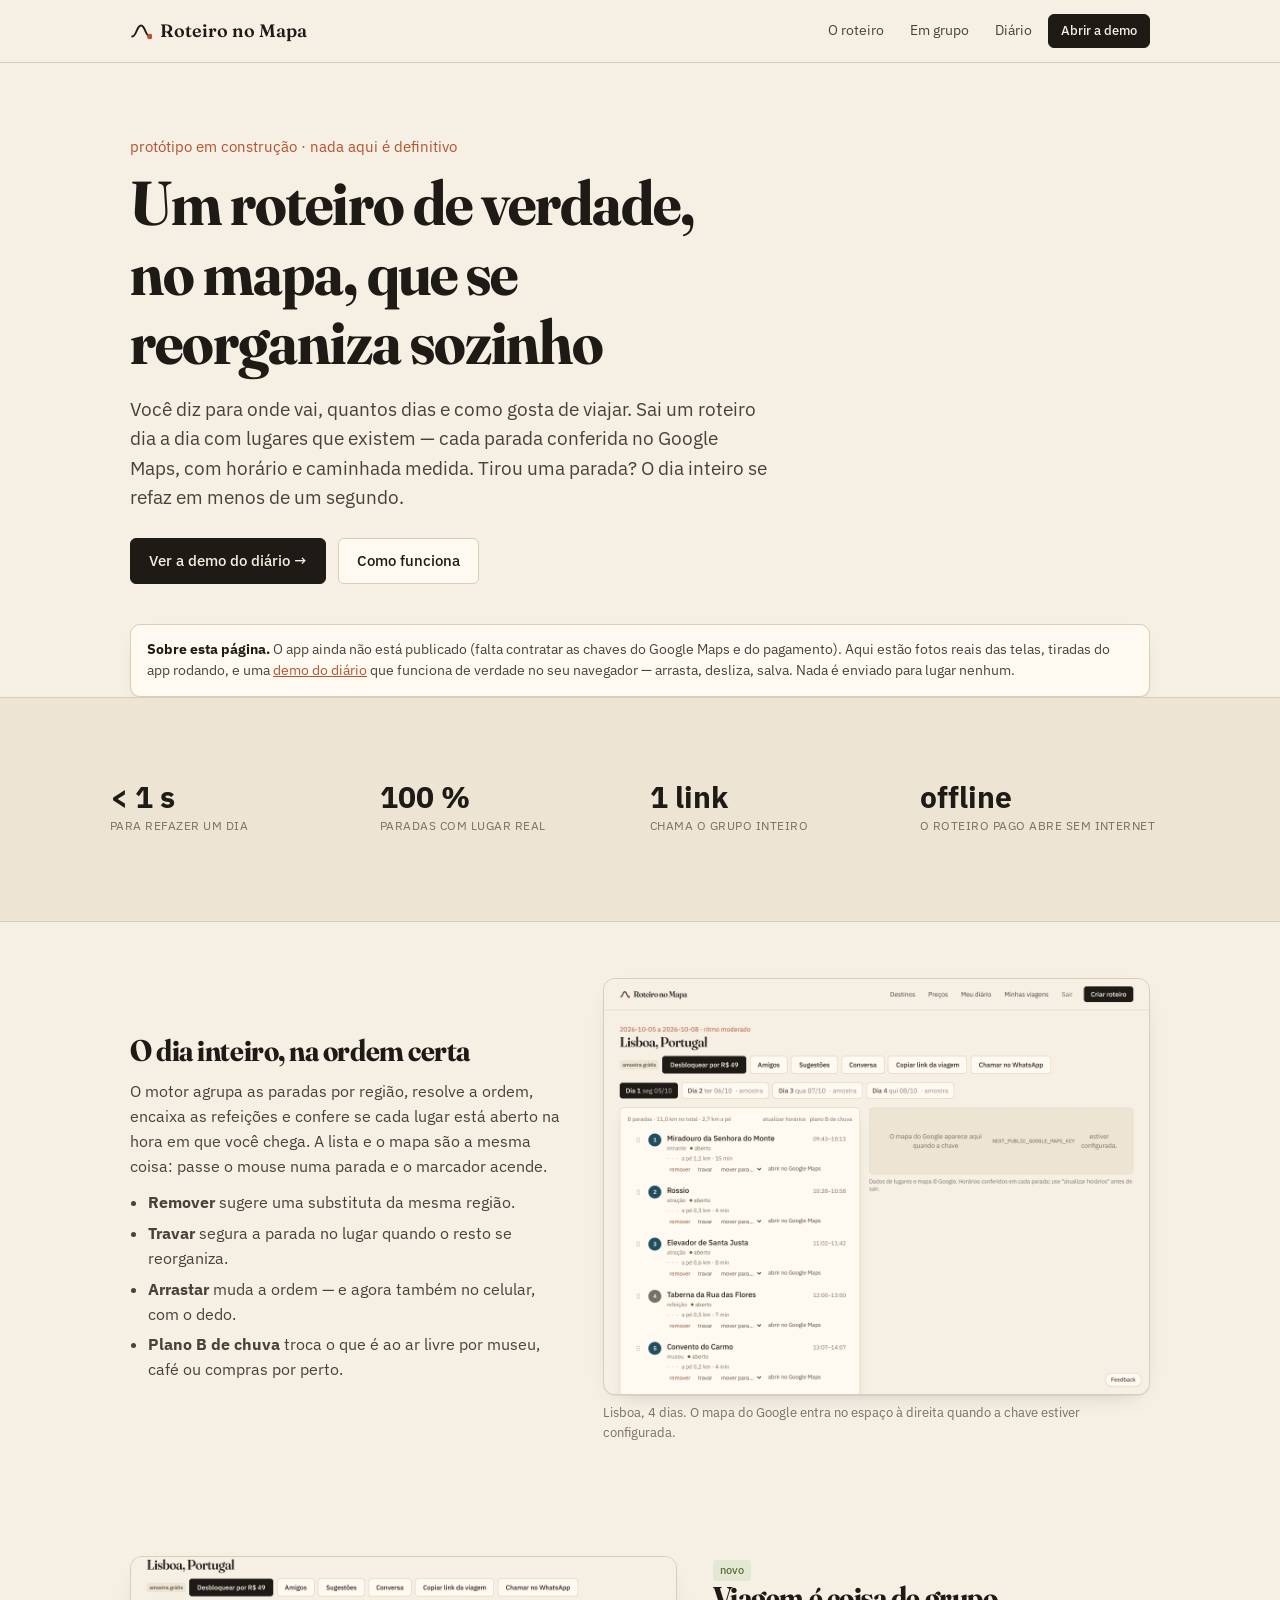
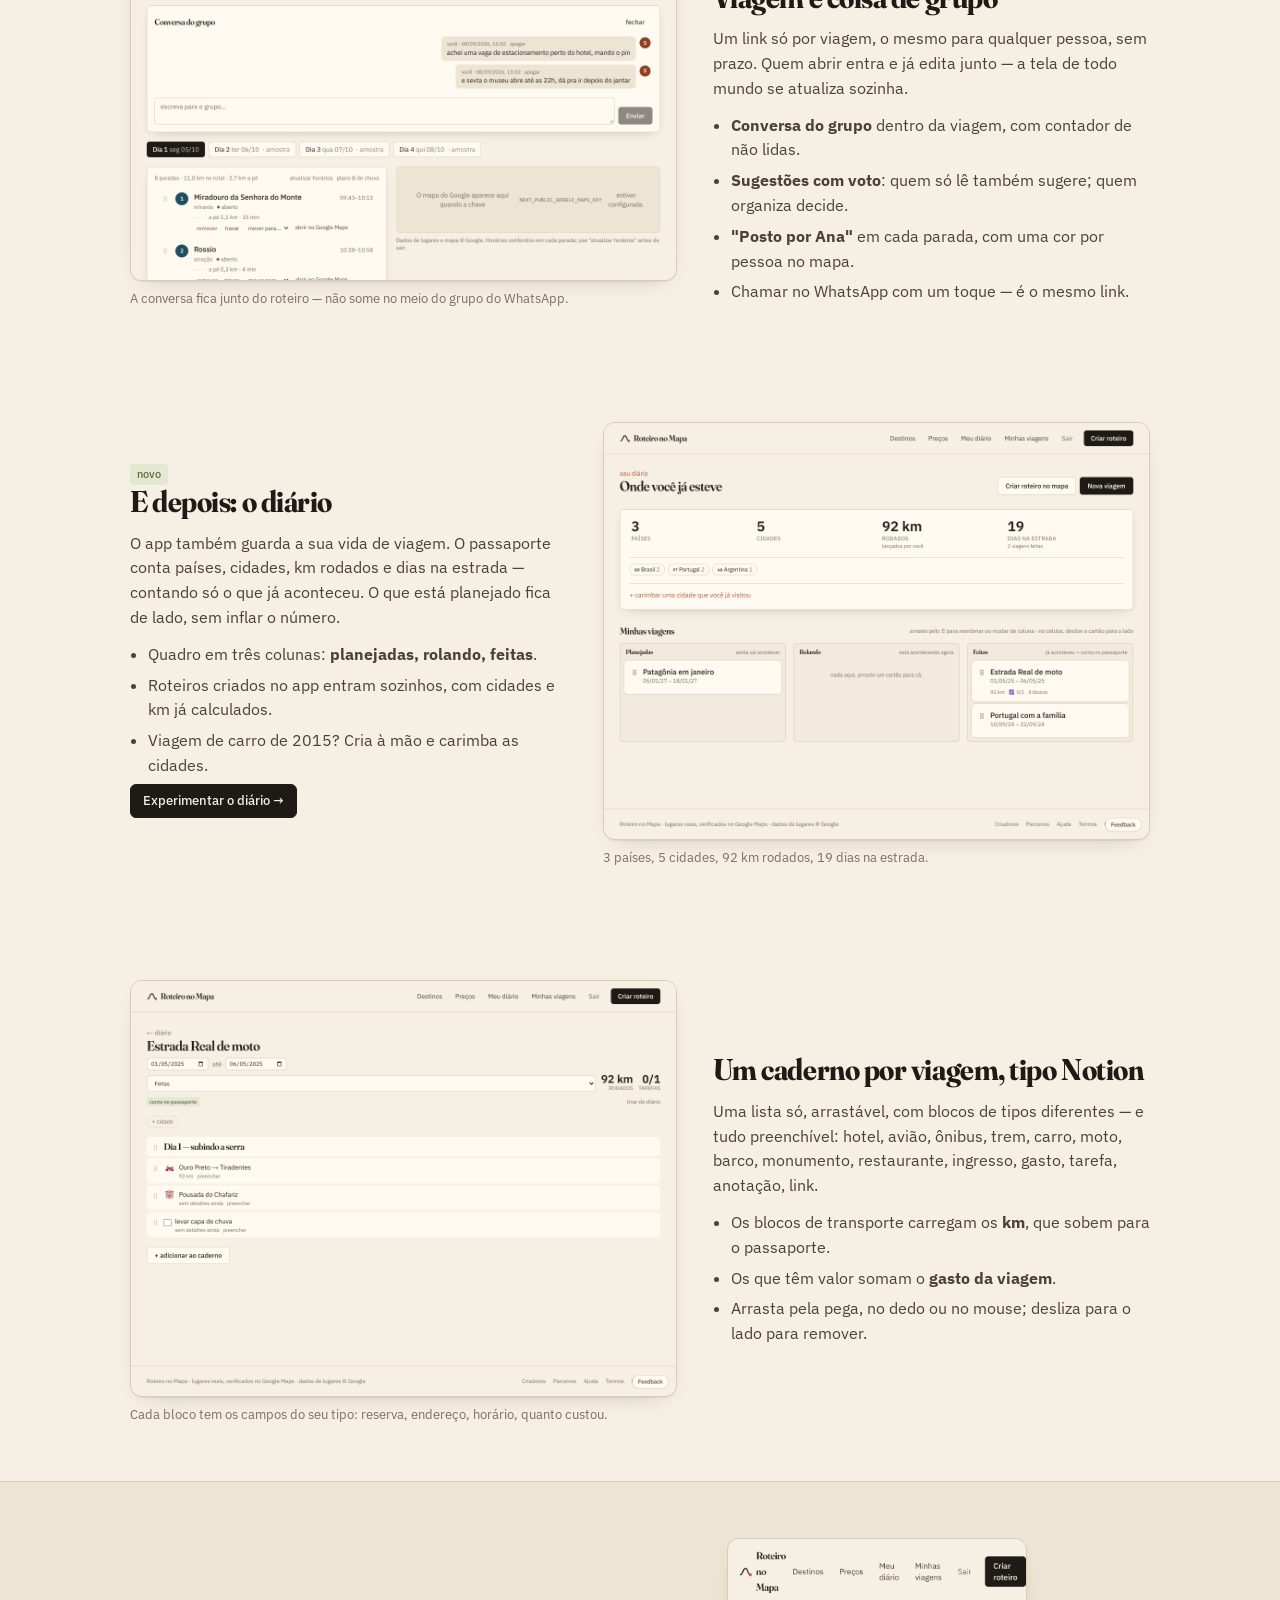
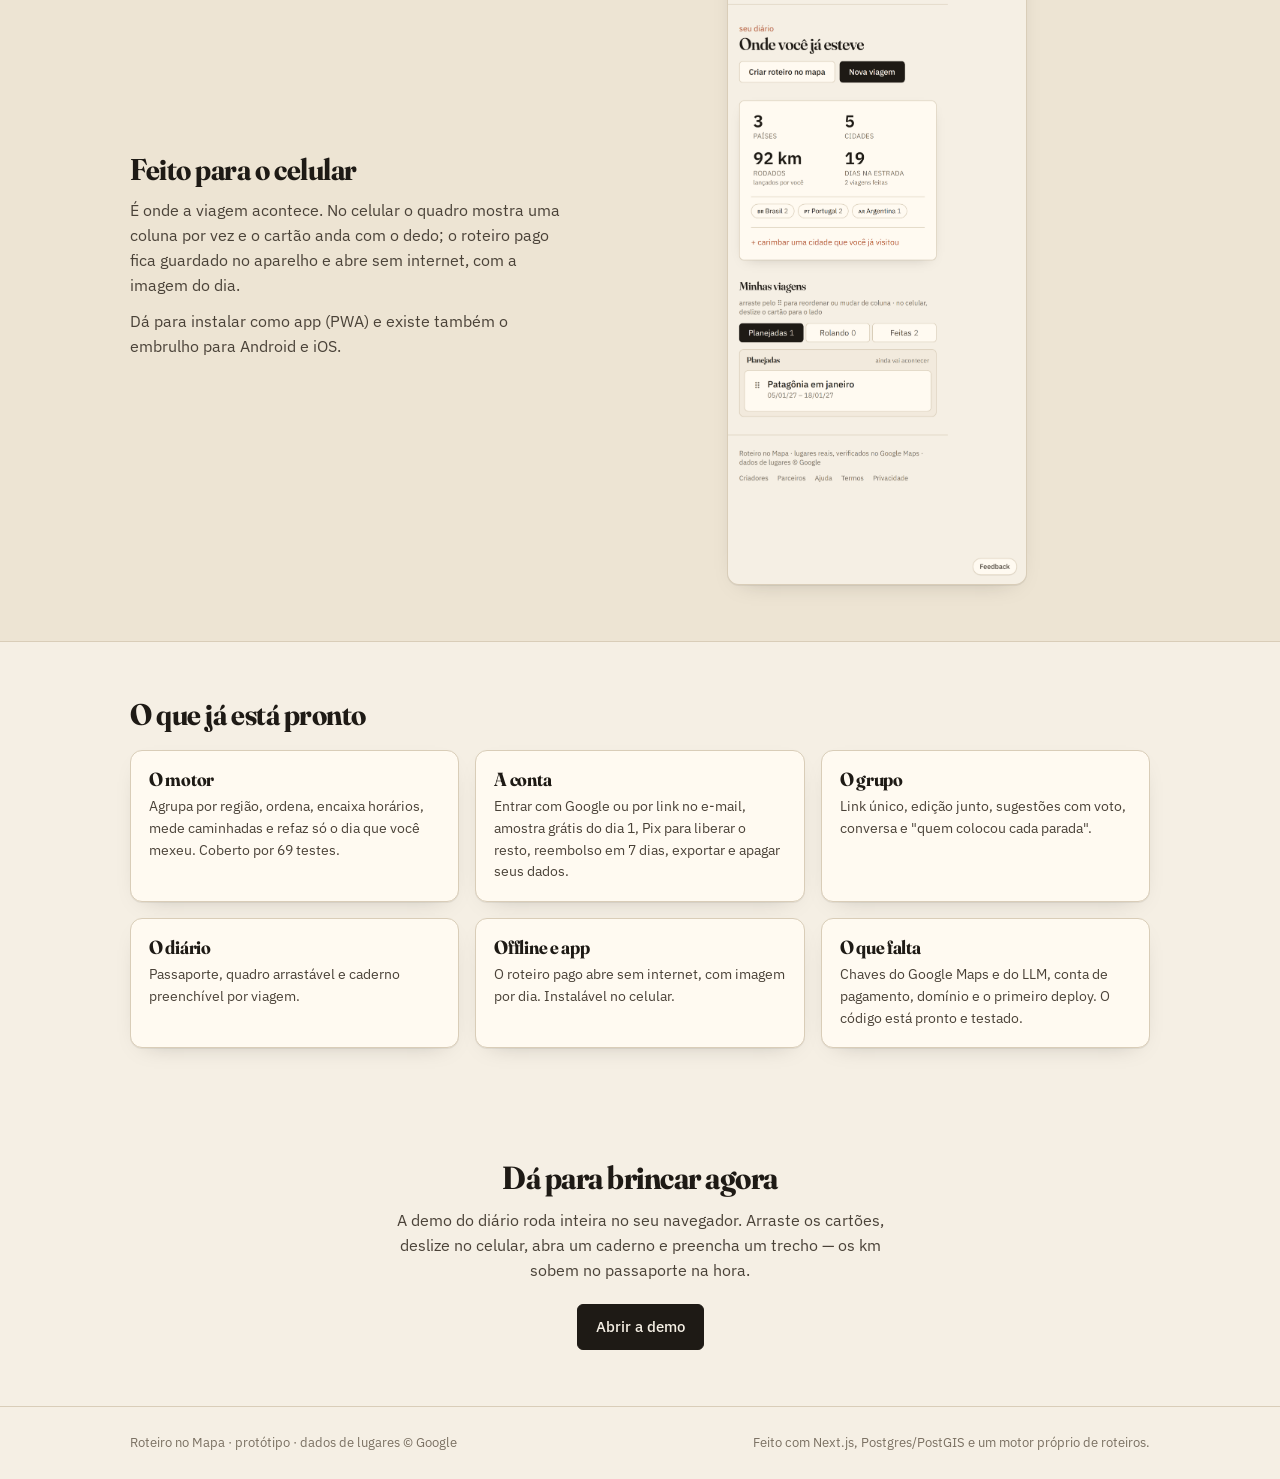
==== index.html @ bed0e145 "site: página de apresentação e demo do diário para o GitHub Pages `site/` é estático e não faz parte" ====
<!doctype html>
<html lang="pt-BR">
  <head>
    <meta charset="utf-8" />
    <meta name="viewport" content="width=device-width, initial-scale=1" />
    <title>Roteiro no Mapa — roteiro de viagem que se reorganiza sozinho</title>
    <meta
      name="description"
      content="Diga como você viaja e receba o roteiro no mapa. Troque uma parada e o dia se reorganiza. Chame os amigos por um link, converse no grupo e guarde no diário: países, cidades e km rodados."
    />
    <meta property="og:title" content="Roteiro no Mapa" />
    <meta
      property="og:description"
      content="Roteiro de viagem no mapa, editável, em grupo — e um diário com países, cidades e km rodados."
    />
    <meta property="og:image" content="img/viajante.png" />
    <link rel="preconnect" href="https://fonts.googleapis.com" />
    <link rel="preconnect" href="https://fonts.gstatic.com" crossorigin />
    <link
      href="https://fonts.googleapis.com/css2?family=Fraunces:opsz,wght@9..144,400;9..144,600&family=IBM+Plex+Sans:wght@400;500;600&display=swap"
      rel="stylesheet"
    />
    <link rel="stylesheet" href="estilo.css" />
  </head>
  <body>
    <header class="topo">
      <div class="limite">
        <a class="marca" href="./">
          <svg width="22" height="22" viewBox="0 0 20 20" aria-hidden="true">
            <path
              d="M2 15 C 6 15, 6 5, 10 5 S 14 15, 18 15"
              fill="none"
              stroke="currentColor"
              stroke-width="1.8"
              stroke-linecap="round"
            />
            <circle cx="18" cy="15" r="2.4" fill="#b5532f" />
          </svg>
          Roteiro no Mapa
        </a>
        <nav class="topo-links">
          <a class="some" href="#roteiro">O roteiro</a>
          <a class="some" href="#grupo">Em grupo</a>
          <a class="some" href="#diario">Diário</a>
          <a class="botao pequeno" href="demo.html">Abrir a demo</a>
        </nav>
      </div>
    </header>

    <main>
      <section class="hero">
        <div class="limite">
          <p class="chapeu">protótipo em construção · nada aqui é definitivo</p>
          <h1>Um roteiro de verdade, no mapa, que se reorganiza sozinho</h1>
          <p class="sub">
            Você diz para onde vai, quantos dias e como gosta de viajar. Sai um roteiro dia a dia com lugares que
            existem — cada parada conferida no Google Maps, com horário e caminhada medida. Tirou uma parada? O dia
            inteiro se refaz em menos de um segundo.
          </p>
          <div class="acoes">
            <a class="botao" href="demo.html">Ver a demo do diário &rarr;</a>
            <a class="botao claro" href="#roteiro">Como funciona</a>
          </div>
        </div>
      </section>

      <div class="limite">
        <div class="nota">
          <strong>Sobre esta página.</strong> O app ainda não está publicado (falta contratar as chaves do Google Maps e
          do pagamento). Aqui estão fotos reais das telas, tiradas do app rodando, e uma
          <a href="demo.html">demo do diário</a> que funciona de verdade no seu navegador — arrasta, desliza, salva.
          Nada é enviado para lugar nenhum.
        </div>
      </div>

      <section class="faixa">
        <div class="limite numeros">
          <div><b>&lt; 1 s</b><span>para refazer um dia</span></div>
          <div><b>100 %</b><span>paradas com lugar real</span></div>
          <div><b>1 link</b><span>chama o grupo inteiro</span></div>
          <div><b>offline</b><span>o roteiro pago abre sem internet</span></div>
        </div>
      </section>

      <section id="roteiro">
        <div class="limite dupla">
          <div class="texto">
            <h2>O dia inteiro, na ordem certa</h2>
            <p>
              O motor agrupa as paradas por região, resolve a ordem, encaixa as refeições e confere se cada lugar está
              aberto na hora em que você chega. A lista e o mapa são a mesma coisa: passe o mouse numa parada e o
              marcador acende.
            </p>
            <ul>
              <li><strong>Remover</strong> sugere uma substituta da mesma região.</li>
              <li><strong>Travar</strong> segura a parada no lugar quando o resto se reorganiza.</li>
              <li><strong>Arrastar</strong> muda a ordem — e agora também no celular, com o dedo.</li>
              <li><strong>Plano B de chuva</strong> troca o que é ao ar livre por museu, café ou compras por perto.</li>
            </ul>
          </div>
          <figure>
            <img src="img/editor.png" alt="Editor do roteiro com a lista do dia 1 em Lisboa" />
            <figcaption>
              Lisboa, 4 dias. O mapa do Google entra no espaço à direita quando a chave estiver configurada.
            </figcaption>
          </figure>
        </div>
      </section>

      <section id="grupo">
        <div class="limite dupla invertida">
          <figure>
            <img src="img/conversa.png" alt="Conversa do grupo aberta dentro do roteiro" />
            <figcaption>A conversa fica junto do roteiro — não some no meio do grupo do WhatsApp.</figcaption>
          </figure>
          <div class="texto">
            <span class="etiqueta novo">novo</span>
            <h2>Viagem é coisa de grupo</h2>
            <p>
              Um link só por viagem, o mesmo para qualquer pessoa, sem prazo. Quem abrir entra e já edita junto — a tela
              de todo mundo se atualiza sozinha.
            </p>
            <ul>
              <li><strong>Conversa do grupo</strong> dentro da viagem, com contador de não lidas.</li>
              <li><strong>Sugestões com voto</strong>: quem só lê também sugere; quem organiza decide.</li>
              <li><strong>"Posto por Ana"</strong> em cada parada, com uma cor por pessoa no mapa.</li>
              <li>Chamar no WhatsApp com um toque — é o mesmo link.</li>
            </ul>
          </div>
        </div>
      </section>

      <section id="diario">
        <div class="limite dupla">
          <div class="texto">
            <span class="etiqueta novo">novo</span>
            <h2>E depois: o diário</h2>
            <p>
              O app também guarda a sua vida de viagem. O passaporte conta países, cidades, km rodados e dias na
              estrada — contando só o que já aconteceu. O que está planejado fica de lado, sem inflar o número.
            </p>
            <ul>
              <li>Quadro em três colunas: <strong>planejadas, rolando, feitas</strong>.</li>
              <li>Roteiros criados no app entram sozinhos, com cidades e km já calculados.</li>
              <li>Viagem de carro de 2015? Cria à mão e carimba as cidades.</li>
            </ul>
            <p><a class="botao pequeno" href="demo.html">Experimentar o diário &rarr;</a></p>
          </div>
          <figure>
            <img src="img/viajante.png" alt="Passaporte com países, cidades, km rodados e o quadro de viagens" />
            <figcaption>3 países, 5 cidades, 92 km rodados, 19 dias na estrada.</figcaption>
          </figure>
        </div>
      </section>

      <section>
        <div class="limite dupla invertida">
          <figure>
            <img src="img/caderno.png" alt="Caderno de uma viagem com blocos de hotel, moto e tarefa" />
            <figcaption>Cada bloco tem os campos do seu tipo: reserva, endereço, horário, quanto custou.</figcaption>
          </figure>
          <div class="texto">
            <h2>Um caderno por viagem, tipo Notion</h2>
            <p>
              Uma lista só, arrastável, com blocos de tipos diferentes — e tudo preenchível: hotel, avião, ônibus, trem,
              carro, moto, barco, monumento, restaurante, ingresso, gasto, tarefa, anotação, link.
            </p>
            <ul>
              <li>Os blocos de transporte carregam os <strong>km</strong>, que sobem para o passaporte.</li>
              <li>Os que têm valor somam o <strong>gasto da viagem</strong>.</li>
              <li>Arrasta pela pega, no dedo ou no mouse; desliza para o lado para remover.</li>
            </ul>
          </div>
        </div>
      </section>

      <section class="faixa">
        <div class="limite dupla">
          <div class="texto">
            <h2>Feito para o celular</h2>
            <p>
              É onde a viagem acontece. No celular o quadro mostra uma coluna por vez e o cartão anda com o dedo; o
              roteiro pago fica guardado no aparelho e abre sem internet, com a imagem do dia.
            </p>
            <p>Dá para instalar como app (PWA) e existe também o embrulho para Android e iOS.</p>
          </div>
          <figure class="celular">
            <img src="img/viajante-celular.png" alt="O diário no celular, com uma coluna por vez" />
          </figure>
        </div>
      </section>

      <section>
        <div class="limite">
          <h2 style="font-size: 30px; margin-bottom: 18px">O que já está pronto</h2>
          <div class="cartoes">
            <div class="cartao">
              <h3>O motor</h3>
              <p>
                Agrupa por região, ordena, encaixa horários, mede caminhadas e refaz só o dia que você mexeu. Coberto
                por 69 testes.
              </p>
            </div>
            <div class="cartao">
              <h3>A conta</h3>
              <p>
                Entrar com Google ou por link no e-mail, amostra grátis do dia 1, Pix para liberar o resto, reembolso em
                7 dias, exportar e apagar seus dados.
              </p>
            </div>
            <div class="cartao">
              <h3>O grupo</h3>
              <p>Link único, edição junto, sugestões com voto, conversa e "quem colocou cada parada".</p>
            </div>
            <div class="cartao">
              <h3>O diário</h3>
              <p>Passaporte, quadro arrastável e caderno preenchível por viagem.</p>
            </div>
            <div class="cartao">
              <h3>Offline e app</h3>
              <p>O roteiro pago abre sem internet, com imagem por dia. Instalável no celular.</p>
            </div>
            <div class="cartao">
              <h3>O que falta</h3>
              <p>
                Chaves do Google Maps e do LLM, conta de pagamento, domínio e o primeiro deploy. O código está pronto e
                testado.
              </p>
            </div>
          </div>
        </div>
      </section>

      <section>
        <div class="limite" style="text-align: center">
          <h2 style="font-size: 32px">Dá para brincar agora</h2>
          <p style="color: var(--tinta-2); max-width: 52ch; margin: 12px auto 22px">
            A demo do diário roda inteira no seu navegador. Arraste os cartões, deslize no celular, abra um caderno e
            preencha um trecho — os km sobem no passaporte na hora.
          </p>
          <a class="botao" href="demo.html">Abrir a demo</a>
        </div>
      </section>
    </main>

    <footer>
      <div class="limite">
        <span>Roteiro no Mapa · protótipo · dados de lugares © Google</span>
        <span>Feito com Next.js, Postgres/PostGIS e um motor próprio de roteiros.</span>
      </div>
    </footer>
  </body>
</html>
---- estilo.css ----
/* Mesma paleta e tipografia do app (apps/web/src/app/globals.css). */
:root {
  --papel: #f5efe4;
  --papel-2: #ede4d3;
  --cartao: #fffaf1;
  --tinta: #1e1a15;
  --tinta-2: #4a4238;
  --tinta-3: #7a7062;
  --linha: #d9cdb8;
  --terra: #b5532f;
  --terra-escuro: #8f3f22;
  --terra-claro: #f3dccf;
  --mar: #1f4e5f;
  --mar-claro: #d6e6ea;
  --oliva: #5c6b3c;
  --oliva-claro: #e3e8d3;
  --aviso: #9a6b00;
  --aviso-claro: #f7ebc4;
  --sombra: 0 1px 0 rgba(30, 26, 21, 0.06), 0 8px 24px -16px rgba(30, 26, 21, 0.35);
  --titulo: Fraunces, Georgia, "Times New Roman", serif;
  --texto: "IBM Plex Sans", ui-sans-serif, system-ui, sans-serif;
  color-scheme: light;
}

* {
  box-sizing: border-box;
}

body {
  margin: 0;
  background: var(--papel);
  color: var(--tinta);
  font-family: var(--texto);
  font-size: 16px;
  line-height: 1.55;
  -webkit-font-smoothing: antialiased;
}

h1,
h2,
h3,
.titulo {
  font-family: var(--titulo);
  font-variation-settings:
    "opsz" 144,
    "SOFT" 30;
  letter-spacing: -0.015em;
  line-height: 1.12;
  margin: 0;
}

a {
  color: var(--terra);
}

.limite {
  max-width: 1060px;
  margin: 0 auto;
  padding: 0 20px;
}

/* ------------------------------------------------------------------ topo */
header.topo {
  border-bottom: 1px solid var(--linha);
  background: var(--papel);
  position: sticky;
  top: 0;
  z-index: 20;
}

header.topo .limite {
  display: flex;
  align-items: center;
  justify-content: space-between;
  gap: 12px;
  padding-top: 14px;
  padding-bottom: 14px;
}

.marca {
  display: flex;
  align-items: center;
  gap: 8px;
  font-family: var(--titulo);
  font-size: 18px;
  font-weight: 600;
  color: var(--tinta);
  text-decoration: none;
}

nav.topo-links {
  display: flex;
  align-items: center;
  gap: 6px;
  font-size: 14px;
}

nav.topo-links a {
  color: var(--tinta-2);
  text-decoration: none;
  padding: 6px 10px;
  border-radius: 6px;
}

nav.topo-links a:hover {
  background: var(--papel-2);
  color: var(--tinta);
}

/* ------------------------------------------------------------------ botões */
.botao {
  display: inline-flex;
  align-items: center;
  justify-content: center;
  gap: 8px;
  border-radius: 6px;
  padding: 10px 18px;
  font-size: 15px;
  font-weight: 500;
  text-decoration: none;
  border: 1px solid var(--tinta);
  background: var(--tinta);
  color: var(--papel);
  cursor: pointer;
  font-family: inherit;
  transition:
    background-color 120ms,
    border-color 120ms,
    color 120ms;
}

.botao:hover {
  background: var(--terra);
  border-color: var(--terra);
}

.botao.claro {
  background: var(--cartao);
  color: var(--tinta);
  border-color: var(--linha);
}

.botao.claro:hover {
  background: var(--cartao);
  border-color: var(--tinta);
  color: var(--tinta);
}

/* o botão do menu mantém as cores de botão (a regra acima é mais específica) */
nav.topo-links a.botao,
nav.topo-links a.botao:hover {
  color: var(--papel);
  background: var(--tinta);
}

nav.topo-links a.botao:hover {
  background: var(--terra);
  border-color: var(--terra);
}

.botao.pequeno {
  padding: 6px 12px;
  font-size: 13px;
}

/* ------------------------------------------------------------------ blocos */
section {
  padding: 56px 0;
}

.hero {
  padding: 72px 0 40px;
}

.hero p.chapeu {
  color: var(--terra);
  margin: 0 0 10px;
  font-size: 15px;
}

.hero h1 {
  font-size: clamp(38px, 6vw, 62px);
  max-width: 16ch;
}

.hero .sub {
  margin: 18px 0 26px;
  font-size: 19px;
  color: var(--tinta-2);
  max-width: 58ch;
}

.acoes {
  display: flex;
  flex-wrap: wrap;
  gap: 12px;
  align-items: center;
}

.nota {
  border: 1px solid var(--linha);
  background: var(--cartao);
  border-radius: 10px;
  padding: 14px 16px;
  font-size: 14px;
  color: var(--tinta-2);
  box-shadow: var(--sombra);
}

.nota strong {
  color: var(--tinta);
}

.faixa {
  border-top: 1px solid var(--linha);
  border-bottom: 1px solid var(--linha);
  background: var(--papel-2);
}

.numeros {
  display: grid;
  grid-template-columns: repeat(4, 1fr);
  gap: 20px;
  padding: 28px 0;
}

.numeros b {
  display: block;
  font-size: 30px;
  font-variant-numeric: tabular-nums;
  line-height: 1;
}

.numeros span {
  font-size: 12px;
  text-transform: uppercase;
  letter-spacing: 0.04em;
  color: var(--tinta-3);
}

.dupla {
  display: grid;
  grid-template-columns: minmax(0, 1fr) minmax(0, 1.25fr);
  gap: 36px;
  align-items: center;
}

.dupla.invertida {
  grid-template-columns: minmax(0, 1.25fr) minmax(0, 1fr);
}

.dupla.invertida .texto {
  order: 2;
}

.dupla h2 {
  font-size: 30px;
  margin-bottom: 12px;
}

.dupla p {
  color: var(--tinta-2);
  margin: 0 0 12px;
}

.dupla ul {
  margin: 0;
  padding-left: 18px;
  color: var(--tinta-2);
}

.dupla li {
  margin-bottom: 6px;
}

figure {
  margin: 0;
}

figure img {
  width: 100%;
  height: auto;
  display: block;
  border: 1px solid var(--linha);
  border-radius: 12px;
  box-shadow: var(--sombra);
  background: var(--cartao);
}

figure.celular img {
  max-width: 300px;
  margin: 0 auto;
}

figcaption {
  font-size: 13px;
  color: var(--tinta-3);
  margin-top: 8px;
}

.etiqueta {
  display: inline-block;
  border-radius: 4px;
  padding: 2px 7px;
  font-size: 11px;
  font-weight: 500;
  background: var(--papel-2);
  color: var(--tinta-2);
}

.etiqueta.novo {
  background: var(--oliva-claro);
  color: var(--oliva);
}

.cartoes {
  display: grid;
  grid-template-columns: repeat(3, 1fr);
  gap: 16px;
}

.cartao {
  border: 1px solid var(--linha);
  background: var(--cartao);
  border-radius: 12px;
  padding: 18px;
  box-shadow: var(--sombra);
}

.cartao h3 {
  font-size: 19px;
  margin-bottom: 6px;
}

.cartao p {
  margin: 0;
  font-size: 14px;
  color: var(--tinta-2);
}

footer {
  border-top: 1px solid var(--linha);
  padding: 26px 0;
  font-size: 13px;
  color: var(--tinta-3);
}

footer .limite {
  display: flex;
  flex-wrap: wrap;
  gap: 12px;
  justify-content: space-between;
}

@media (max-width: 820px) {
  .dupla,
  .dupla.invertida {
    grid-template-columns: 1fr;
  }
  .dupla.invertida .texto {
    order: 0;
  }
  .cartoes {
    grid-template-columns: 1fr;
  }
  .numeros {
    grid-template-columns: repeat(2, 1fr);
  }
  section {
    padding: 40px 0;
  }
  nav.topo-links a.some {
    display: none;
  }
}
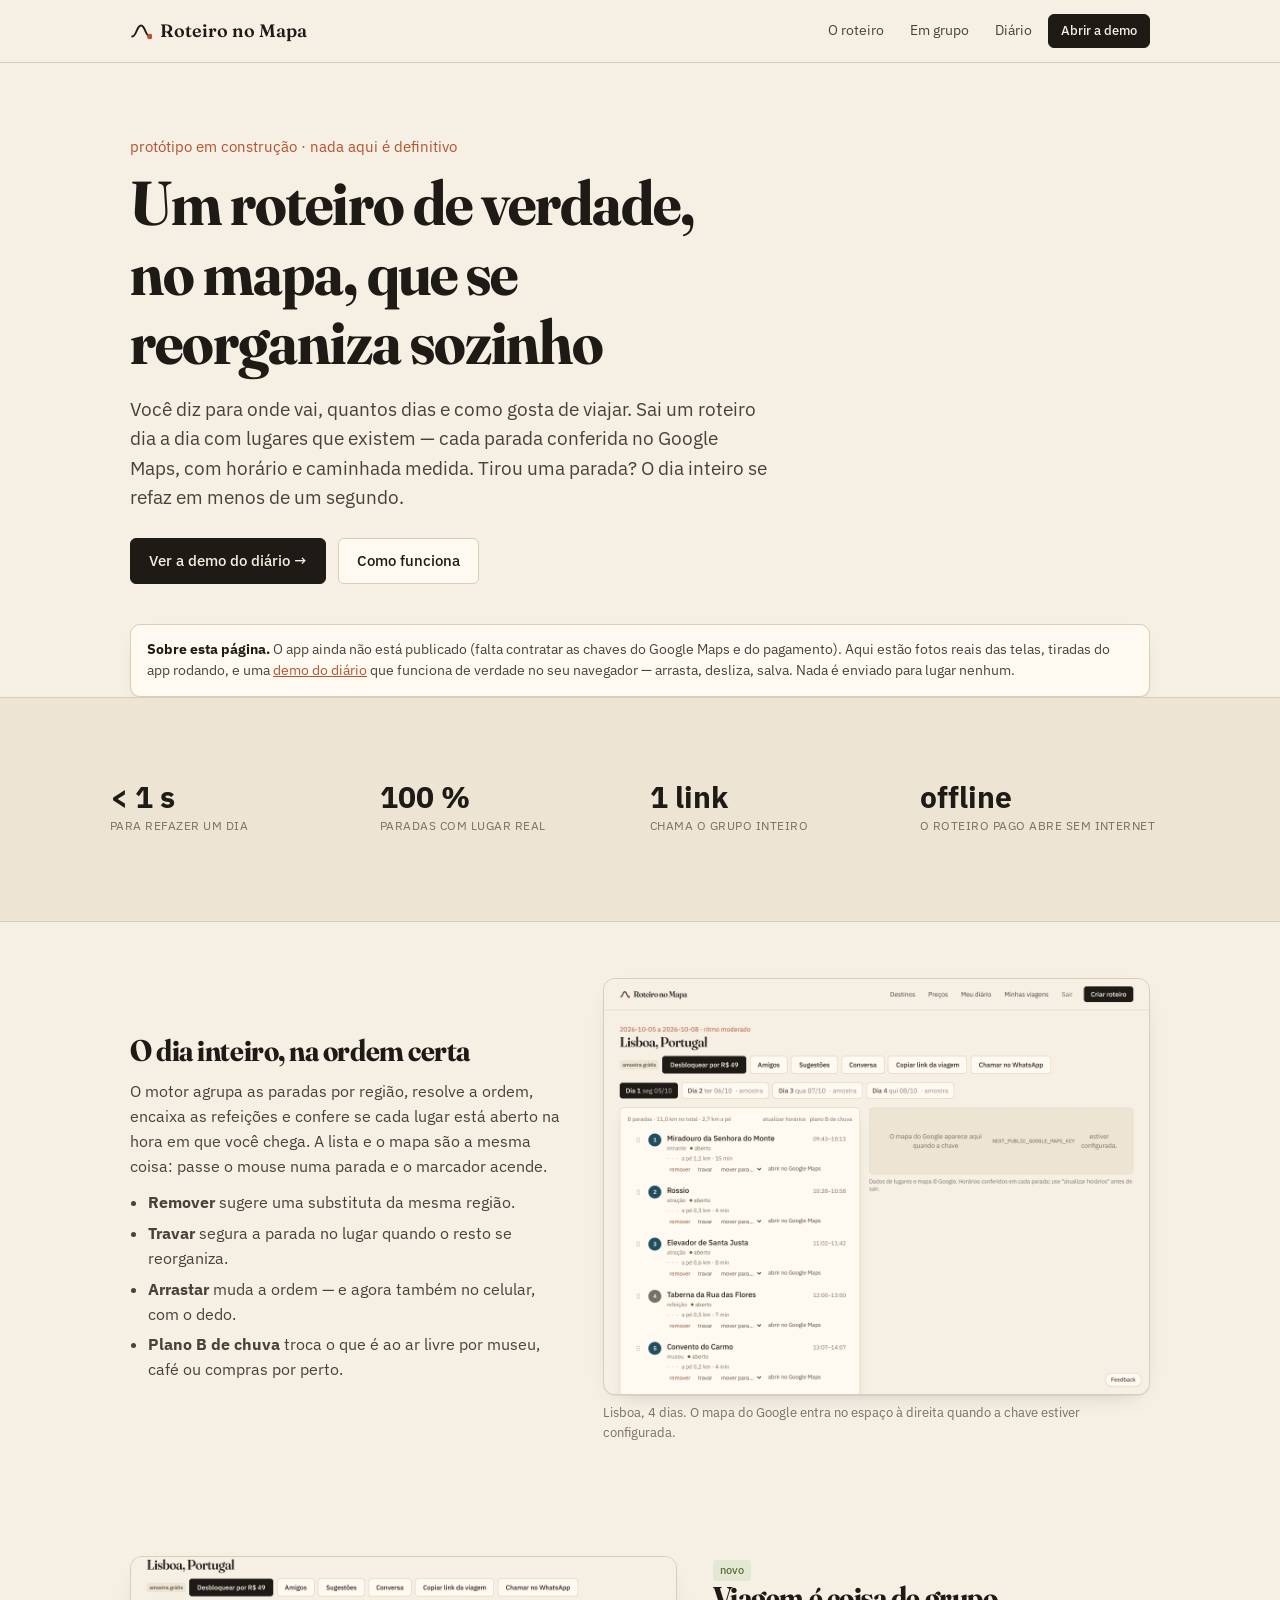
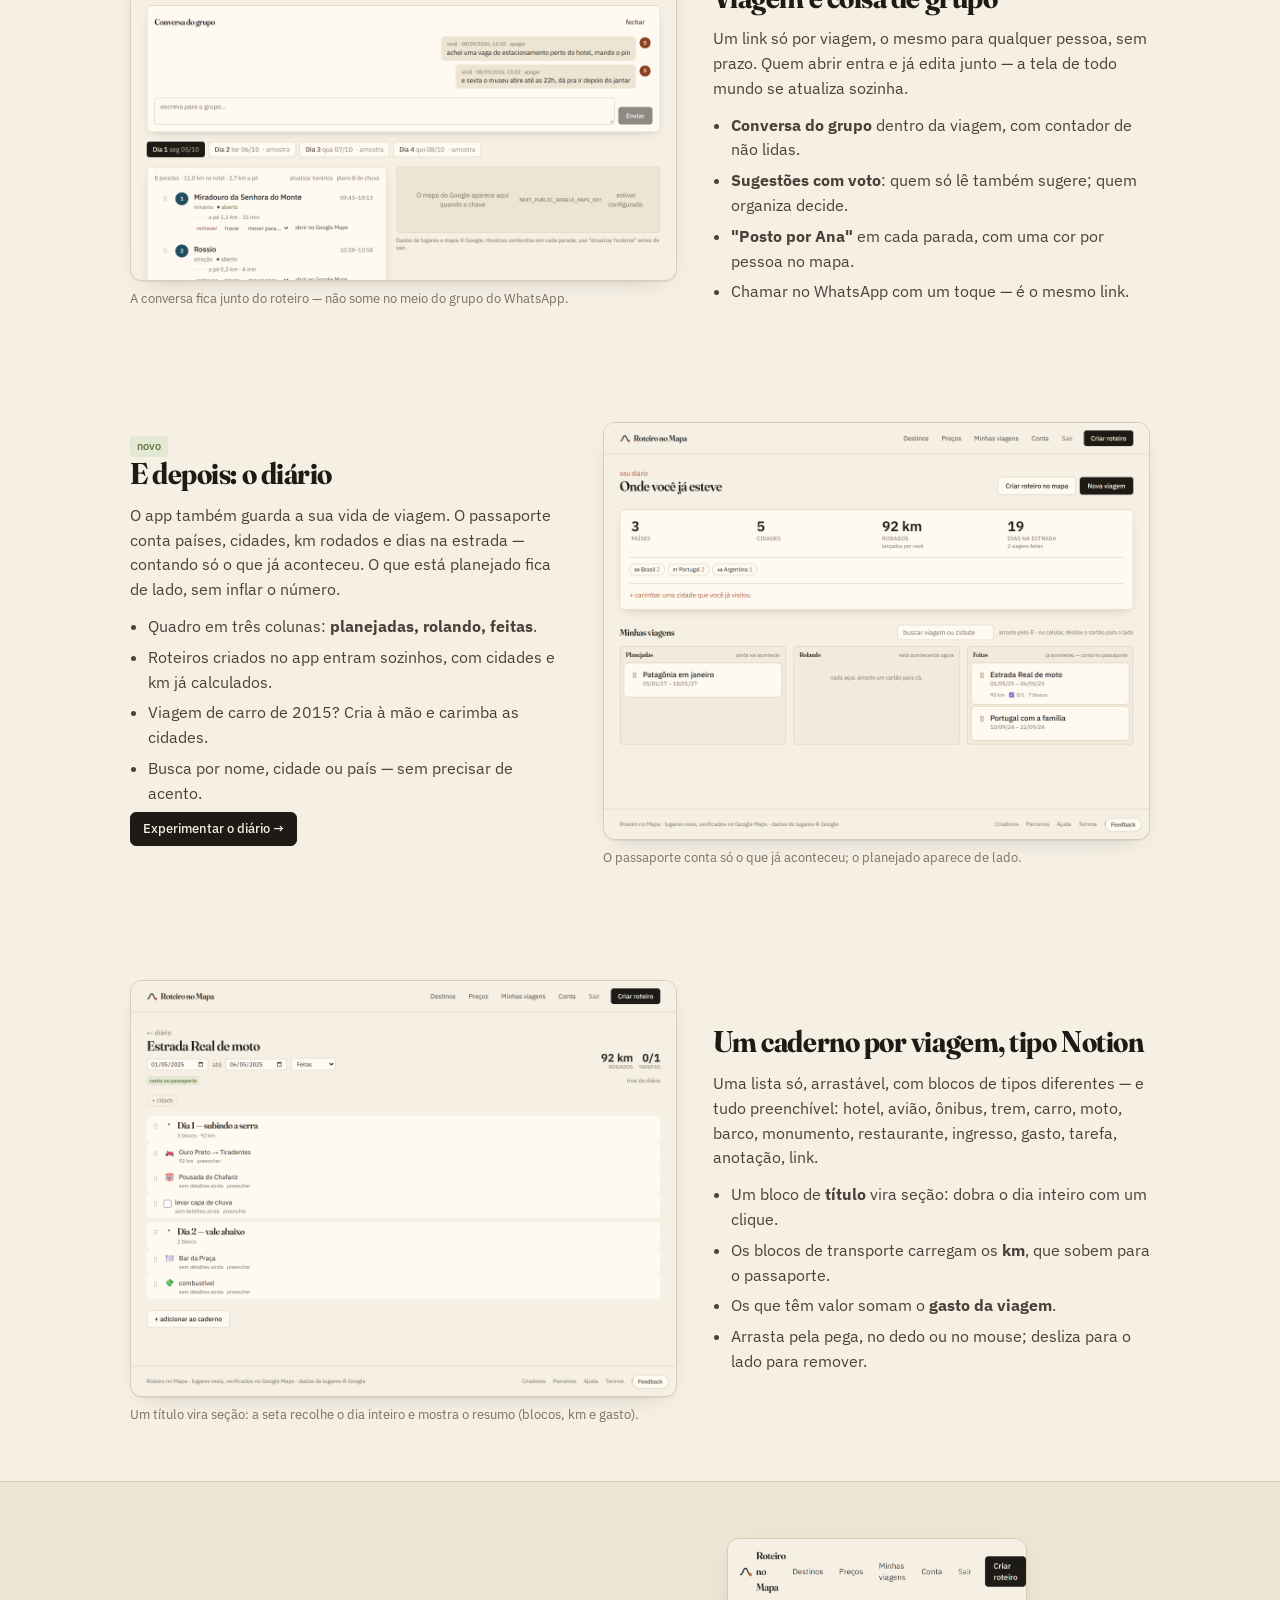
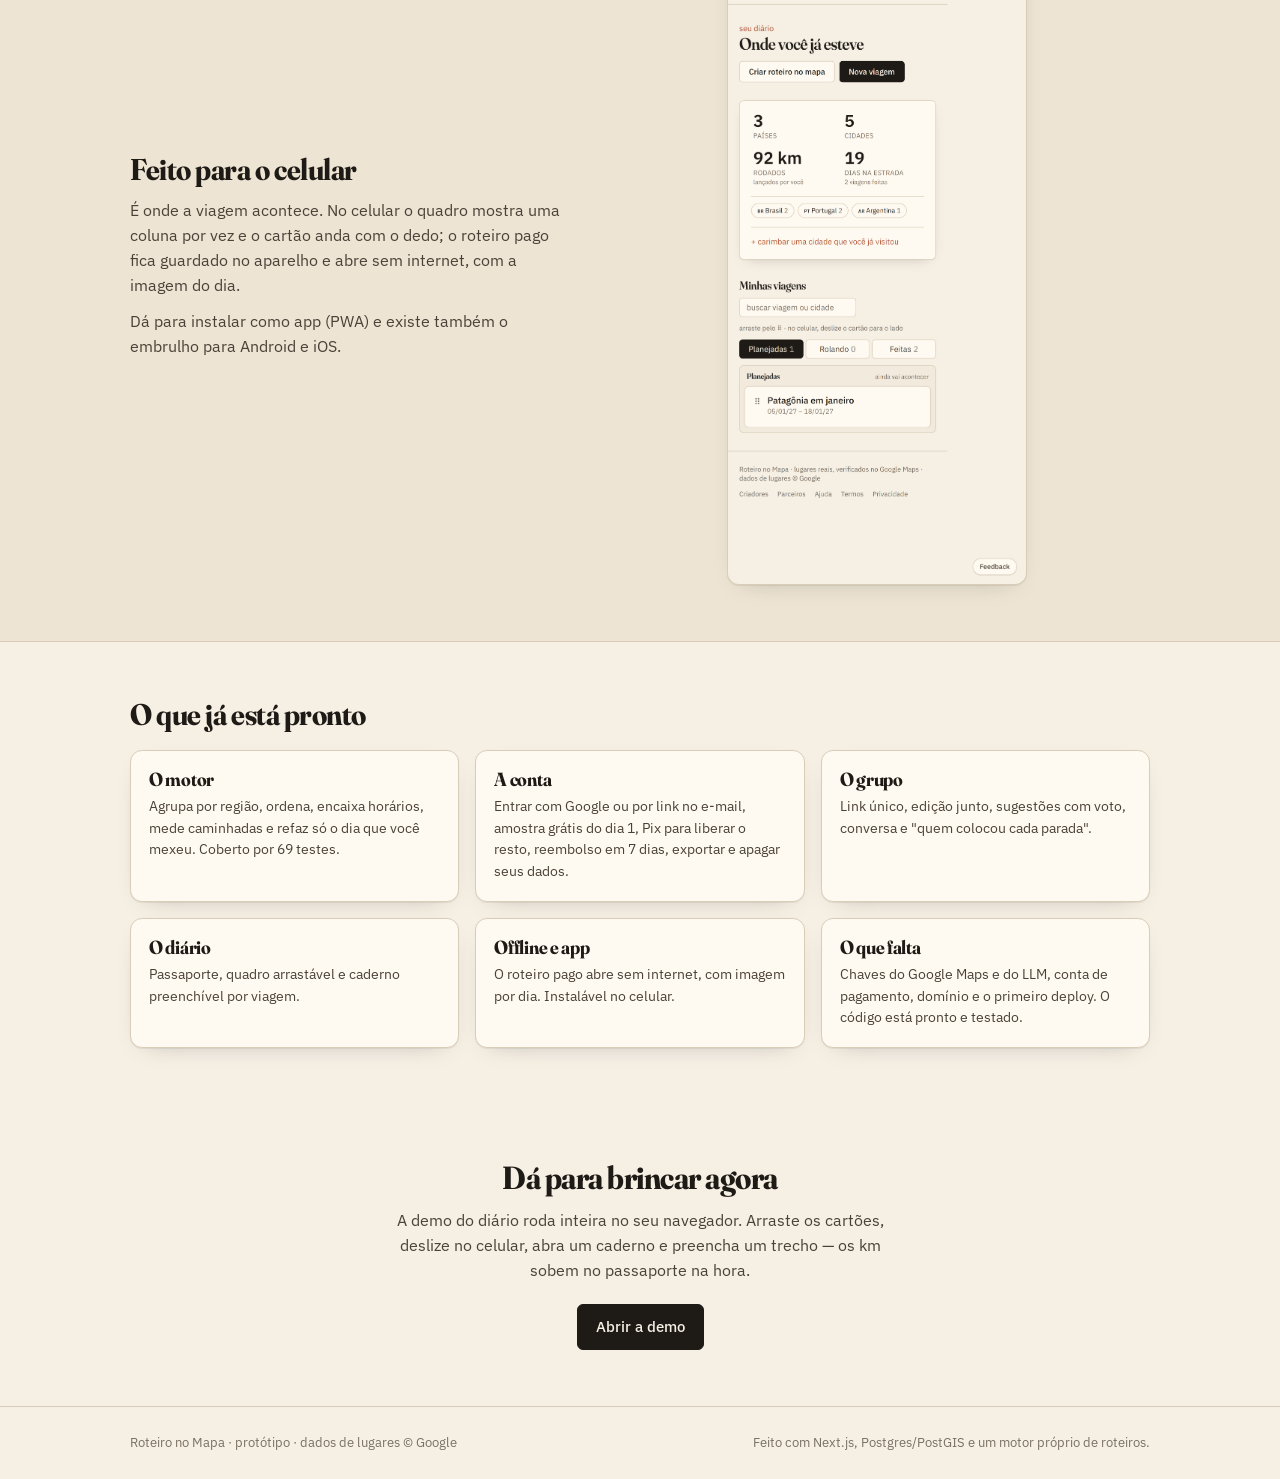
==== commit 0058828f: "[manutenção] organização: uma casa só para as viagens, seções no caderno e busca - `/viajante` virou" ====
--- a/index.html
+++ b/index.html
@@ -143,12 +143,13 @@
               <li>Quadro em três colunas: <strong>planejadas, rolando, feitas</strong>.</li>
               <li>Roteiros criados no app entram sozinhos, com cidades e km já calculados.</li>
               <li>Viagem de carro de 2015? Cria à mão e carimba as cidades.</li>
+              <li>Busca por nome, cidade ou país — sem precisar de acento.</li>
             </ul>
             <p><a class="botao pequeno" href="demo.html">Experimentar o diário &rarr;</a></p>
           </div>
           <figure>
             <img src="img/viajante.png" alt="Passaporte com países, cidades, km rodados e o quadro de viagens" />
-            <figcaption>3 países, 5 cidades, 92 km rodados, 19 dias na estrada.</figcaption>
+            <figcaption>O passaporte conta só o que já aconteceu; o planejado aparece de lado.</figcaption>
           </figure>
         </div>
       </section>
@@ -157,7 +158,9 @@
         <div class="limite dupla invertida">
           <figure>
             <img src="img/caderno.png" alt="Caderno de uma viagem com blocos de hotel, moto e tarefa" />
-            <figcaption>Cada bloco tem os campos do seu tipo: reserva, endereço, horário, quanto custou.</figcaption>
+            <figcaption>
+              Um título vira seção: a seta recolhe o dia inteiro e mostra o resumo (blocos, km e gasto).
+            </figcaption>
           </figure>
           <div class="texto">
             <h2>Um caderno por viagem, tipo Notion</h2>
@@ -166,6 +169,7 @@
               carro, moto, barco, monumento, restaurante, ingresso, gasto, tarefa, anotação, link.
             </p>
             <ul>
+              <li>Um bloco de <strong>título</strong> vira seção: dobra o dia inteiro com um clique.</li>
               <li>Os blocos de transporte carregam os <strong>km</strong>, que sobem para o passaporte.</li>
               <li>Os que têm valor somam o <strong>gasto da viagem</strong>.</li>
               <li>Arrasta pela pega, no dedo ou no mouse; desliza para o lado para remover.</li>
--- a/estilo.css
+++ b/estilo.css
@@ -373,3 +373,26 @@
     display: none;
   }
 }
+
+/* No celular o topo precisa caber numa linha só. */
+@media (max-width: 520px) {
+  header.topo .limite {
+    gap: 8px;
+    padding-top: 10px;
+    padding-bottom: 10px;
+  }
+  .marca {
+    font-size: 15px;
+    white-space: nowrap;
+  }
+  nav.topo-links {
+    gap: 2px;
+    font-size: 13px;
+  }
+  nav.topo-links a {
+    padding: 5px 7px;
+  }
+  .hero {
+    padding: 40px 0 24px;
+  }
+}
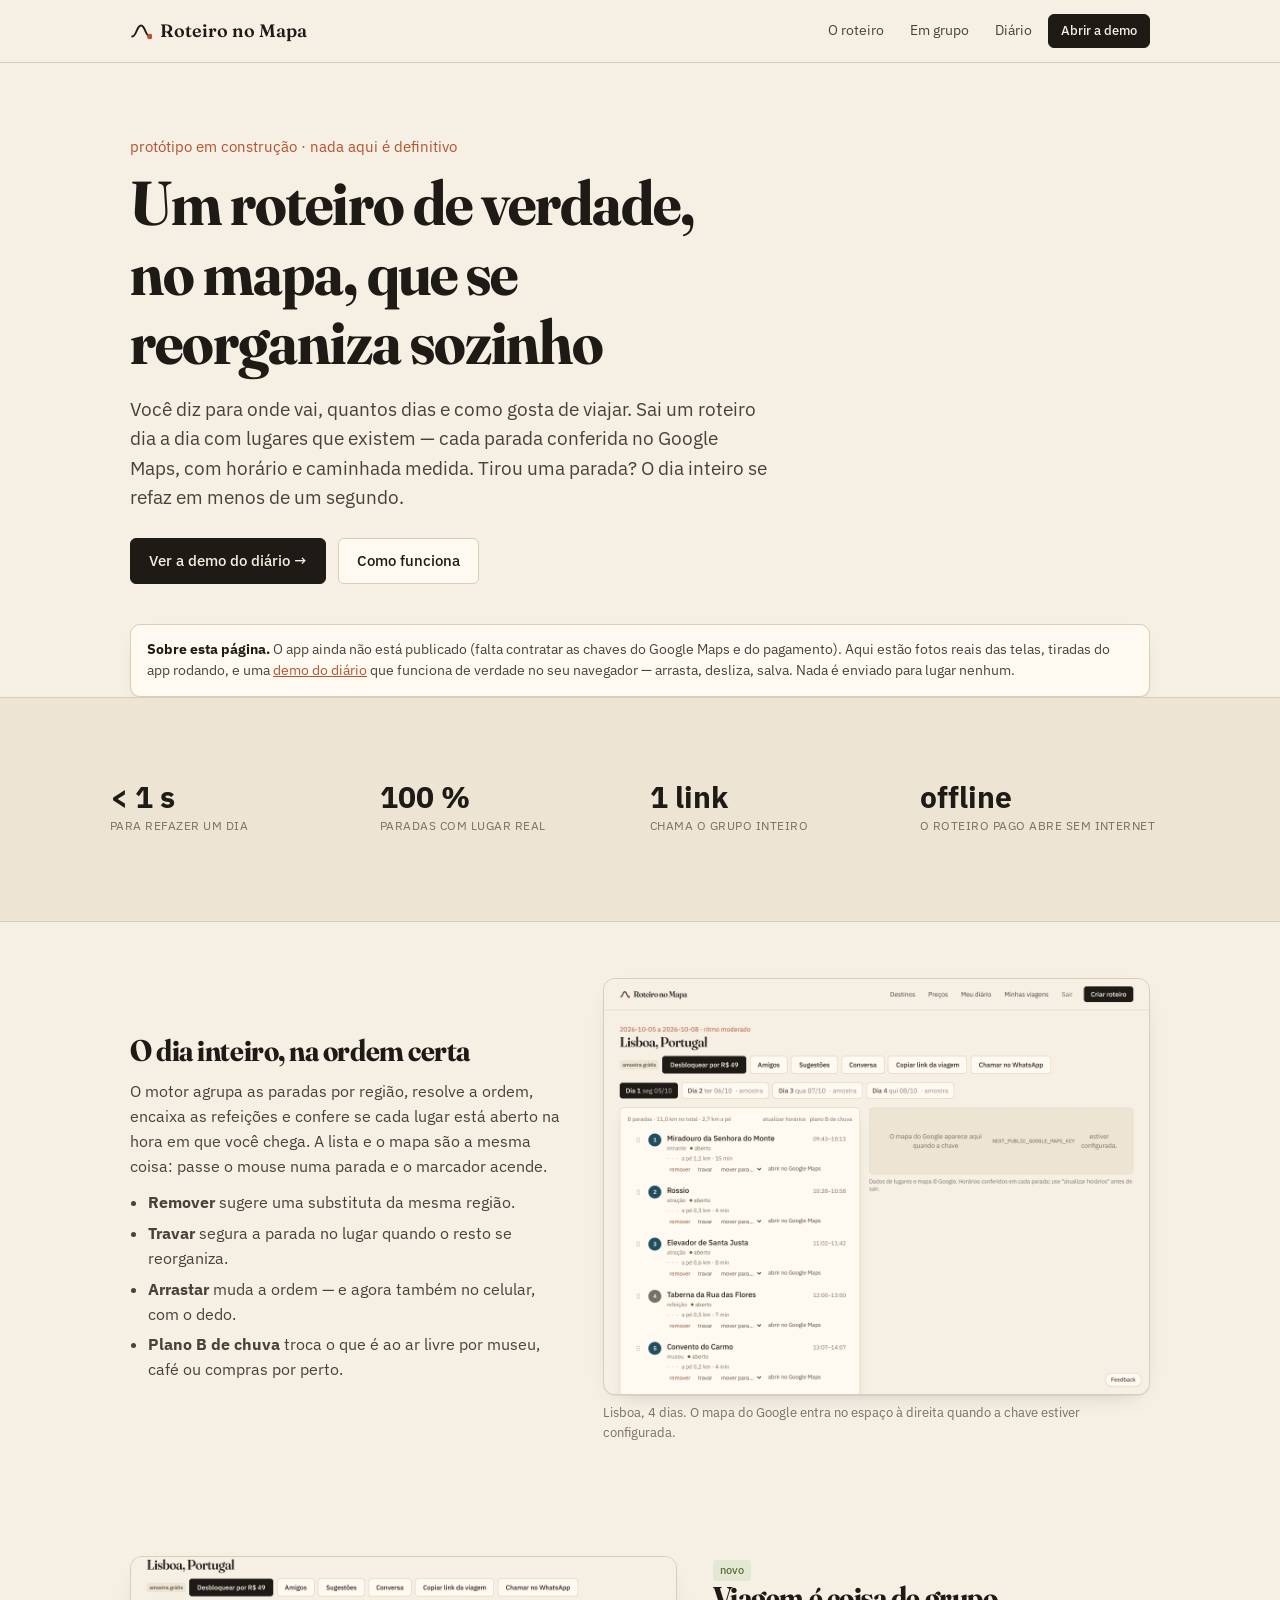
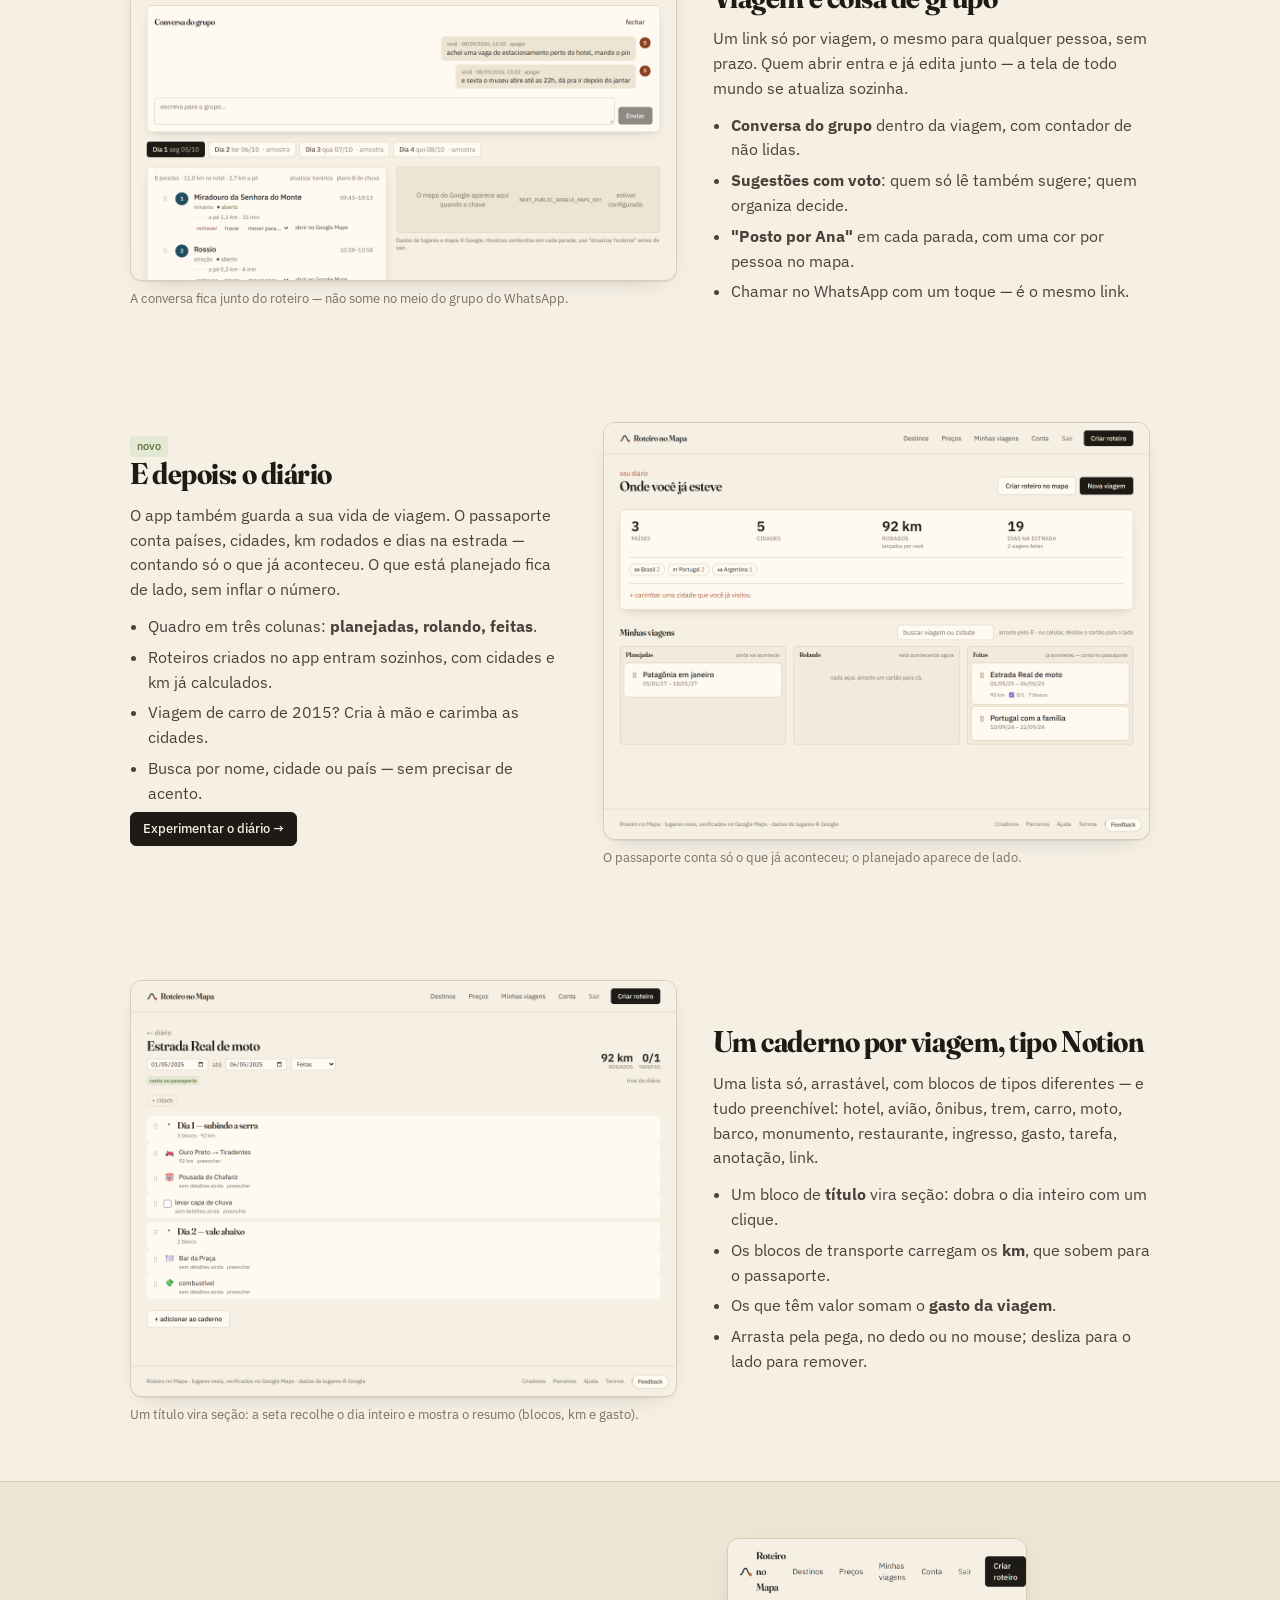
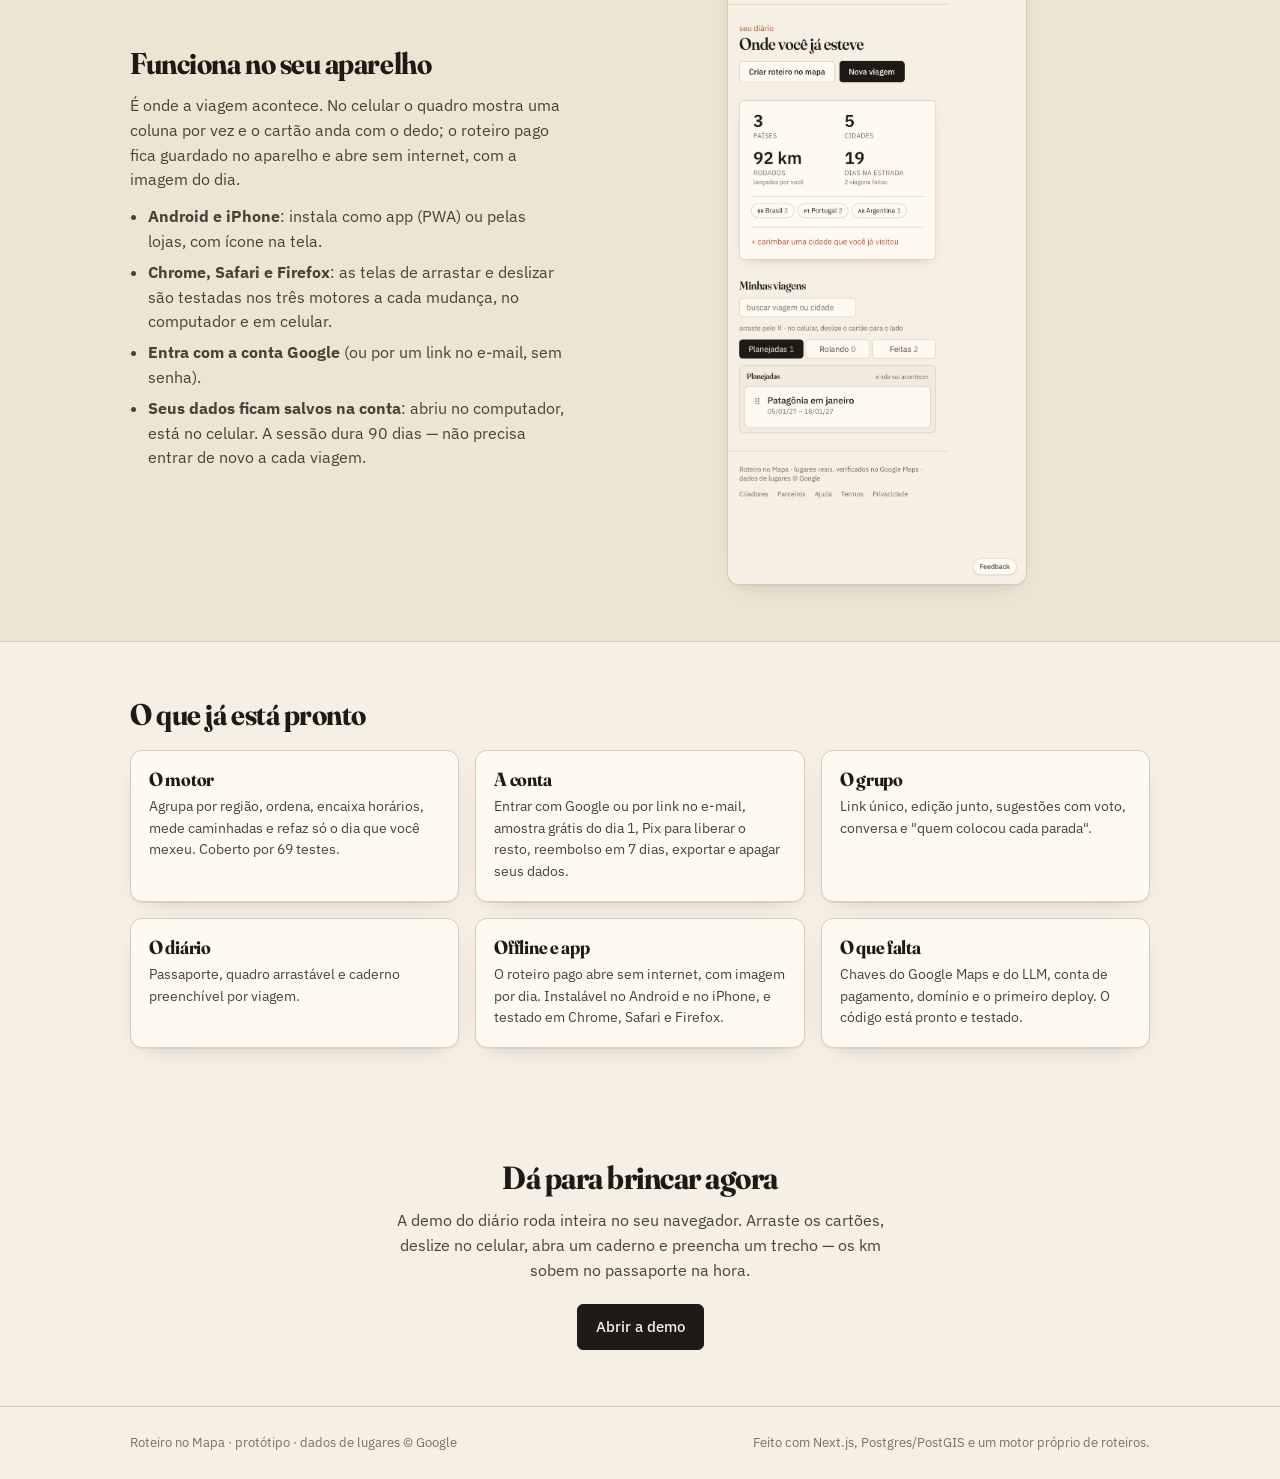
==== commit a11e91e5: "[manutenção] roda no Safari, Firefox, Android e iPhone — e conserta perda de edição no caderno Suíte" ====
--- a/index.html
+++ b/index.html
@@ -181,12 +181,19 @@
       <section class="faixa">
         <div class="limite dupla">
           <div class="texto">
-            <h2>Feito para o celular</h2>
+            <h2>Funciona no seu aparelho</h2>
             <p>
               É onde a viagem acontece. No celular o quadro mostra uma coluna por vez e o cartão anda com o dedo; o
               roteiro pago fica guardado no aparelho e abre sem internet, com a imagem do dia.
             </p>
-            <p>Dá para instalar como app (PWA) e existe também o embrulho para Android e iOS.</p>
+            <ul>
+              <li><strong>Android e iPhone</strong>: instala como app (PWA) ou pelas lojas, com ícone na tela.</li>
+              <li><strong>Chrome, Safari e Firefox</strong>: as telas de arrastar e deslizar são testadas nos três
+                motores a cada mudança, no computador e em celular.</li>
+              <li><strong>Entra com a conta Google</strong> (ou por um link no e-mail, sem senha).</li>
+              <li><strong>Seus dados ficam salvos na conta</strong>: abriu no computador, está no celular. A sessão
+                dura 90 dias — não precisa entrar de novo a cada viagem.</li>
+            </ul>
           </div>
           <figure class="celular">
             <img src="img/viajante-celular.png" alt="O diário no celular, com uma coluna por vez" />
@@ -222,7 +229,10 @@
             </div>
             <div class="cartao">
               <h3>Offline e app</h3>
-              <p>O roteiro pago abre sem internet, com imagem por dia. Instalável no celular.</p>
+              <p>
+                O roteiro pago abre sem internet, com imagem por dia. Instalável no Android e no iPhone, e testado em
+                Chrome, Safari e Firefox.
+              </p>
             </div>
             <div class="cartao">
               <h3>O que falta</h3>
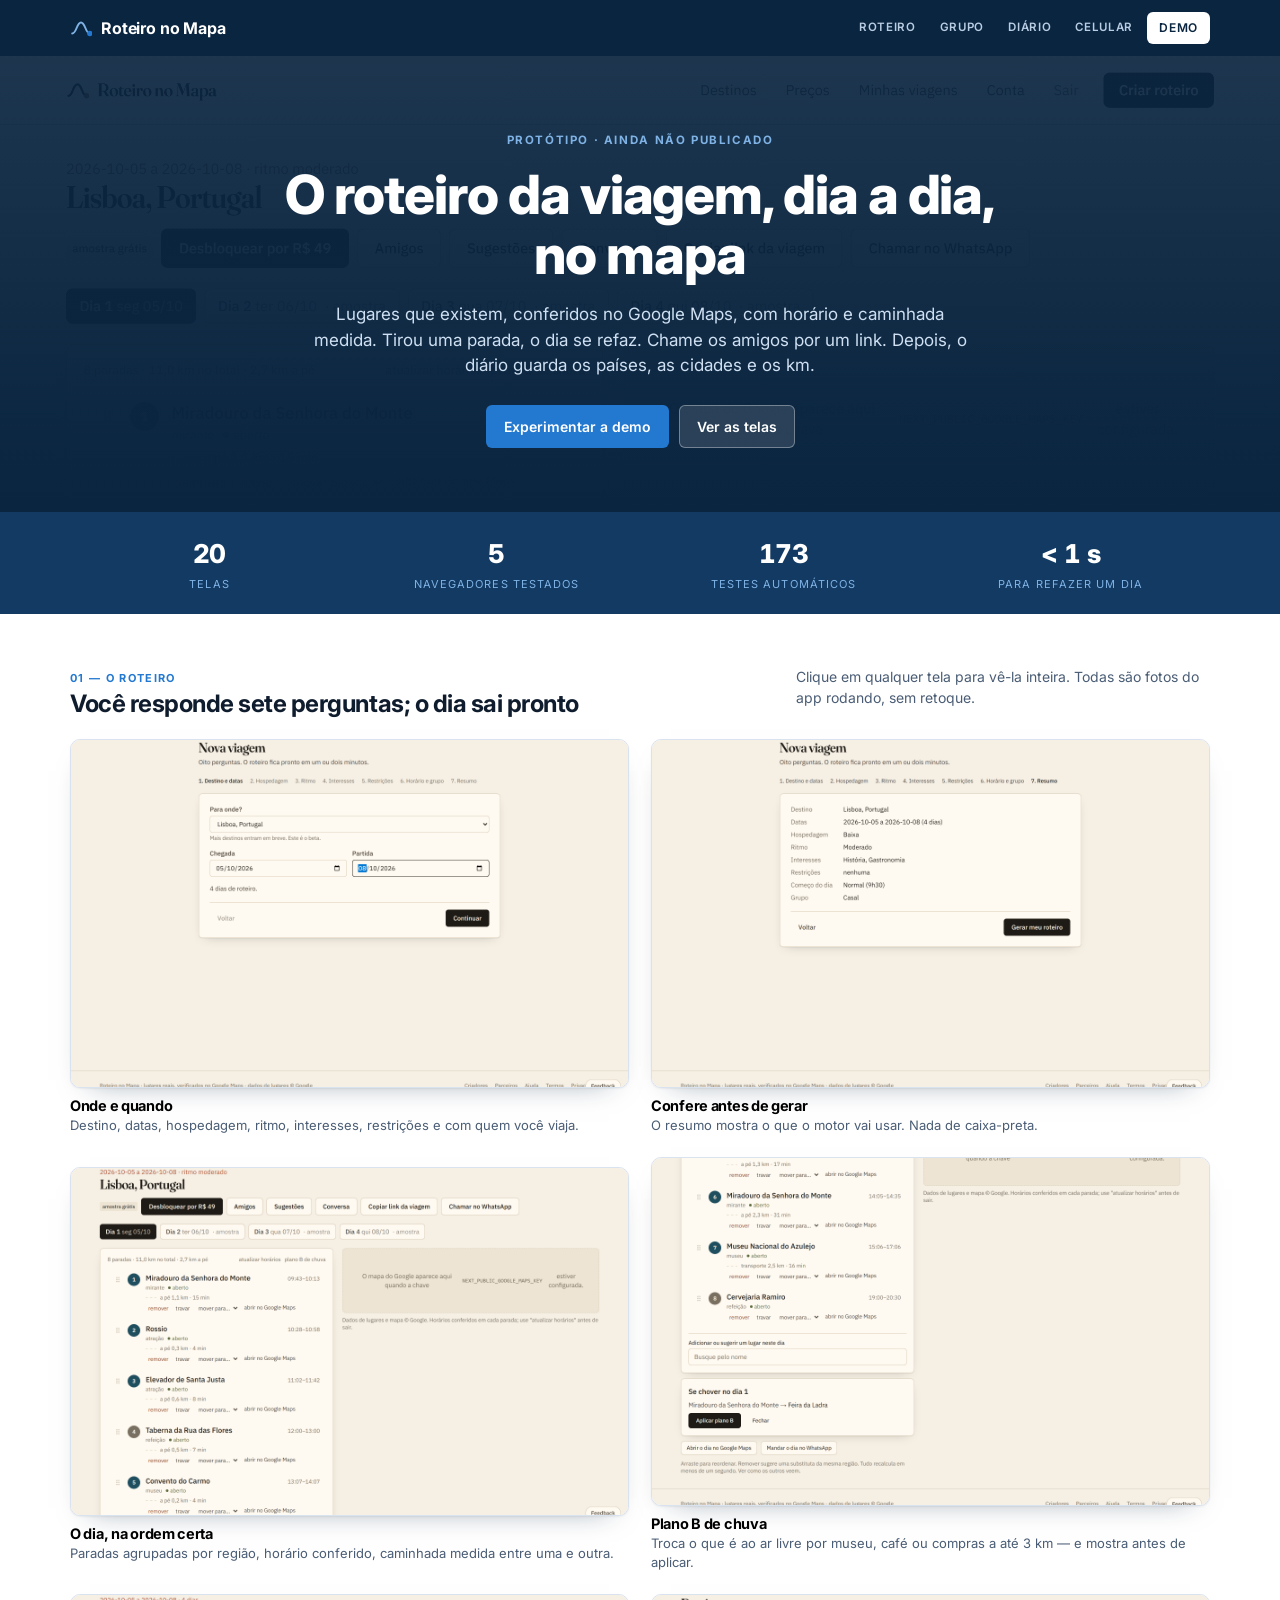
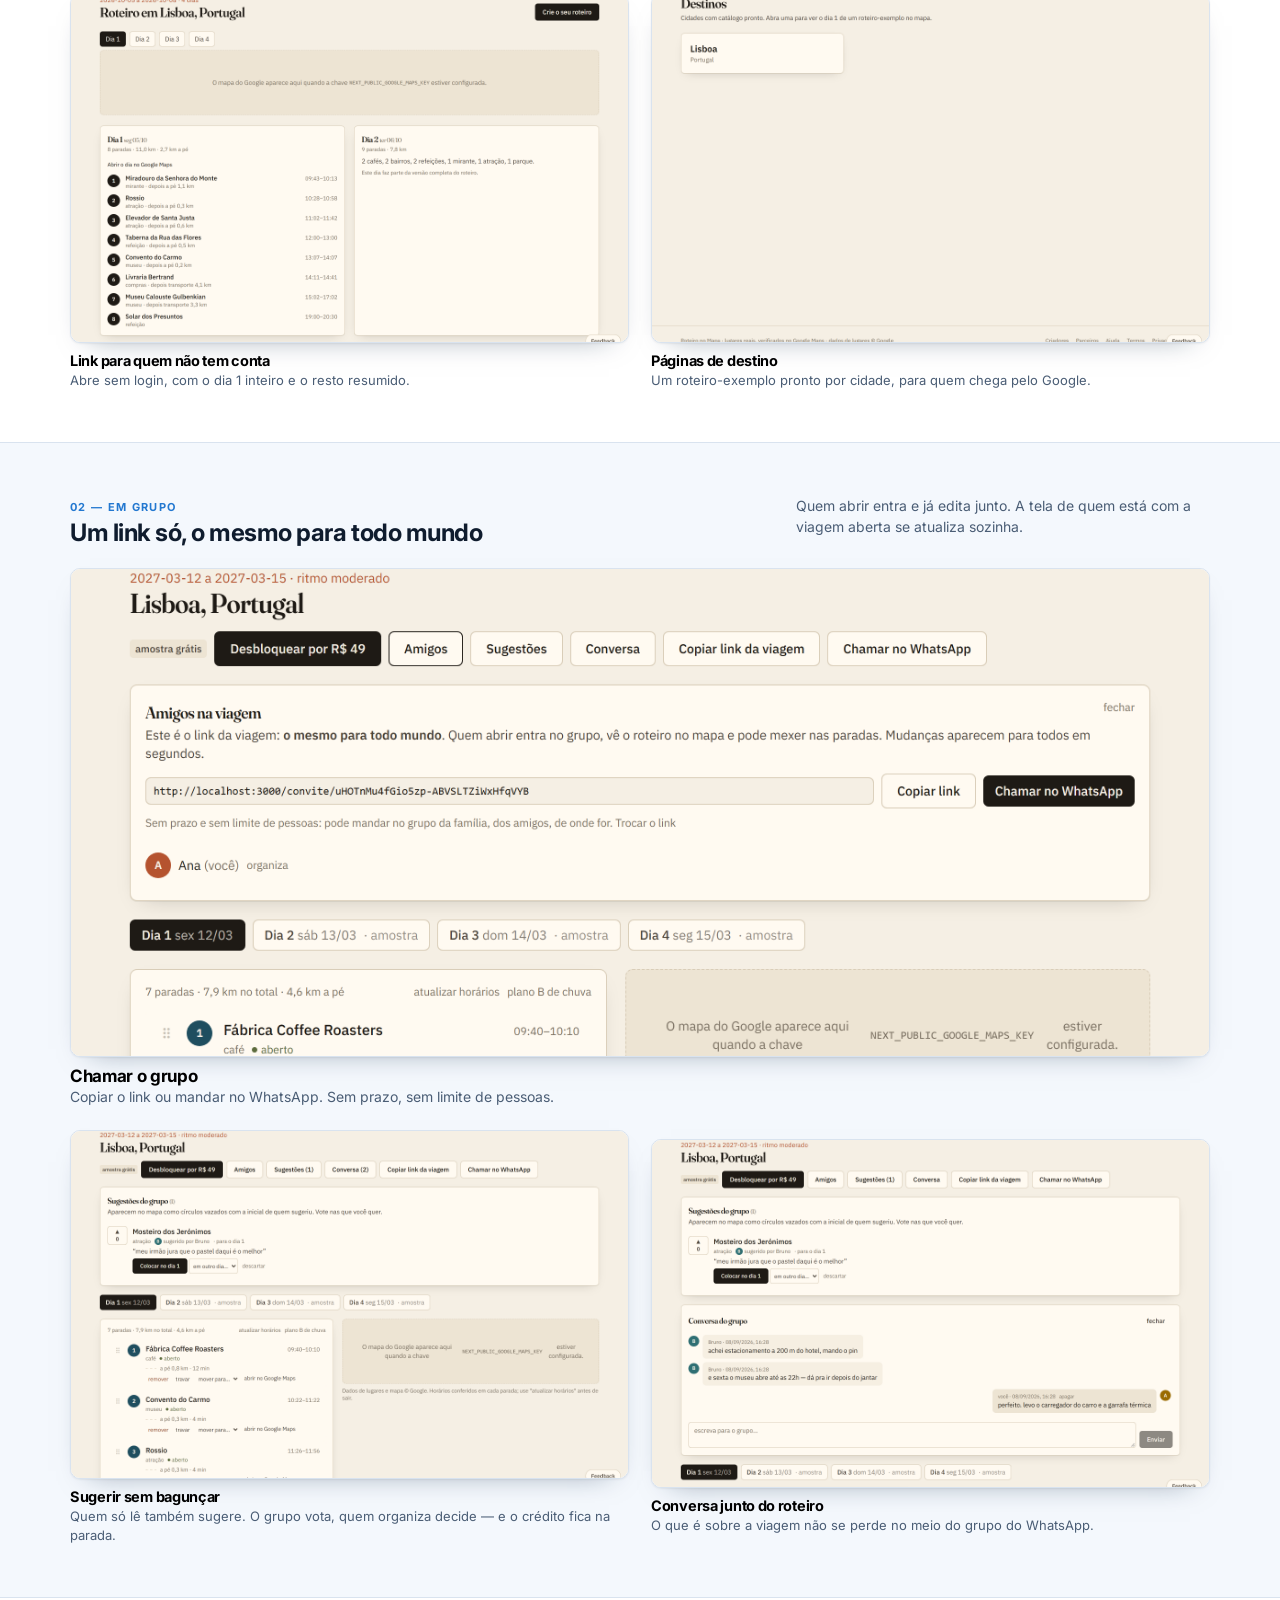
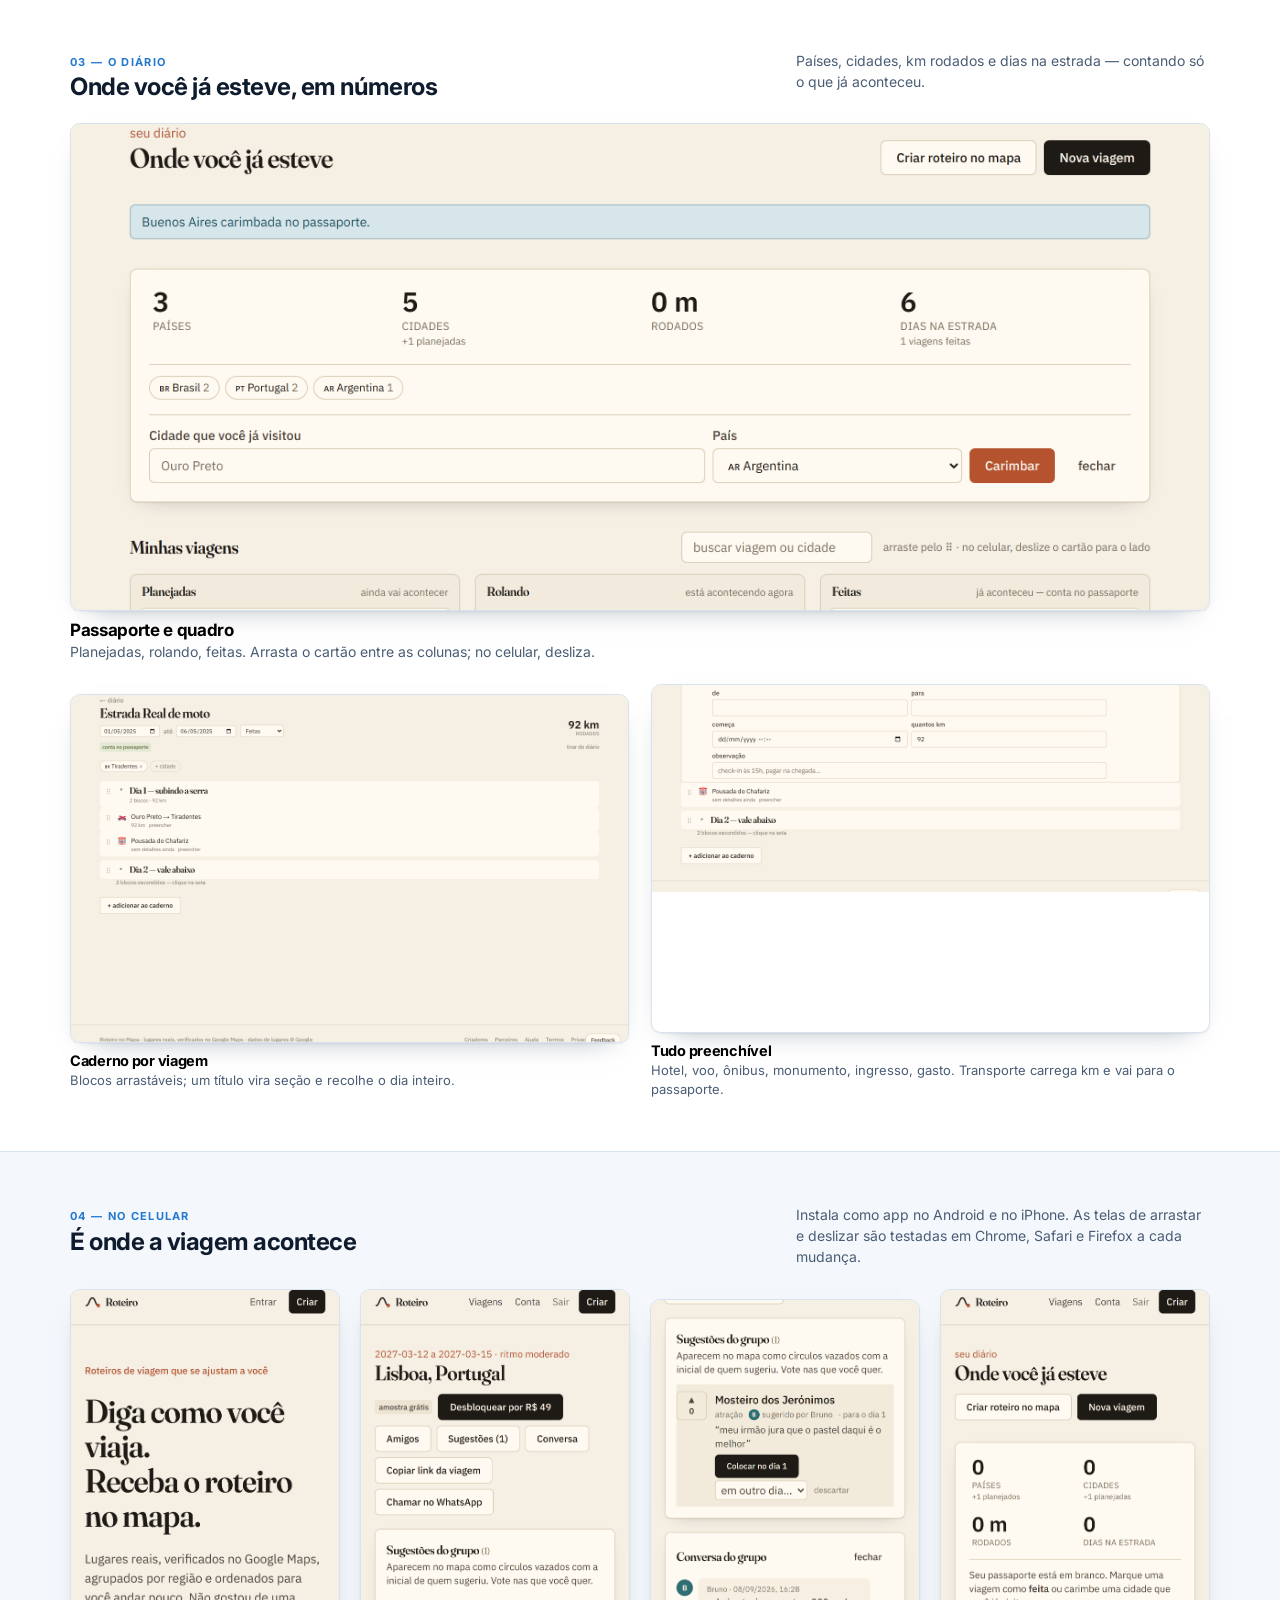
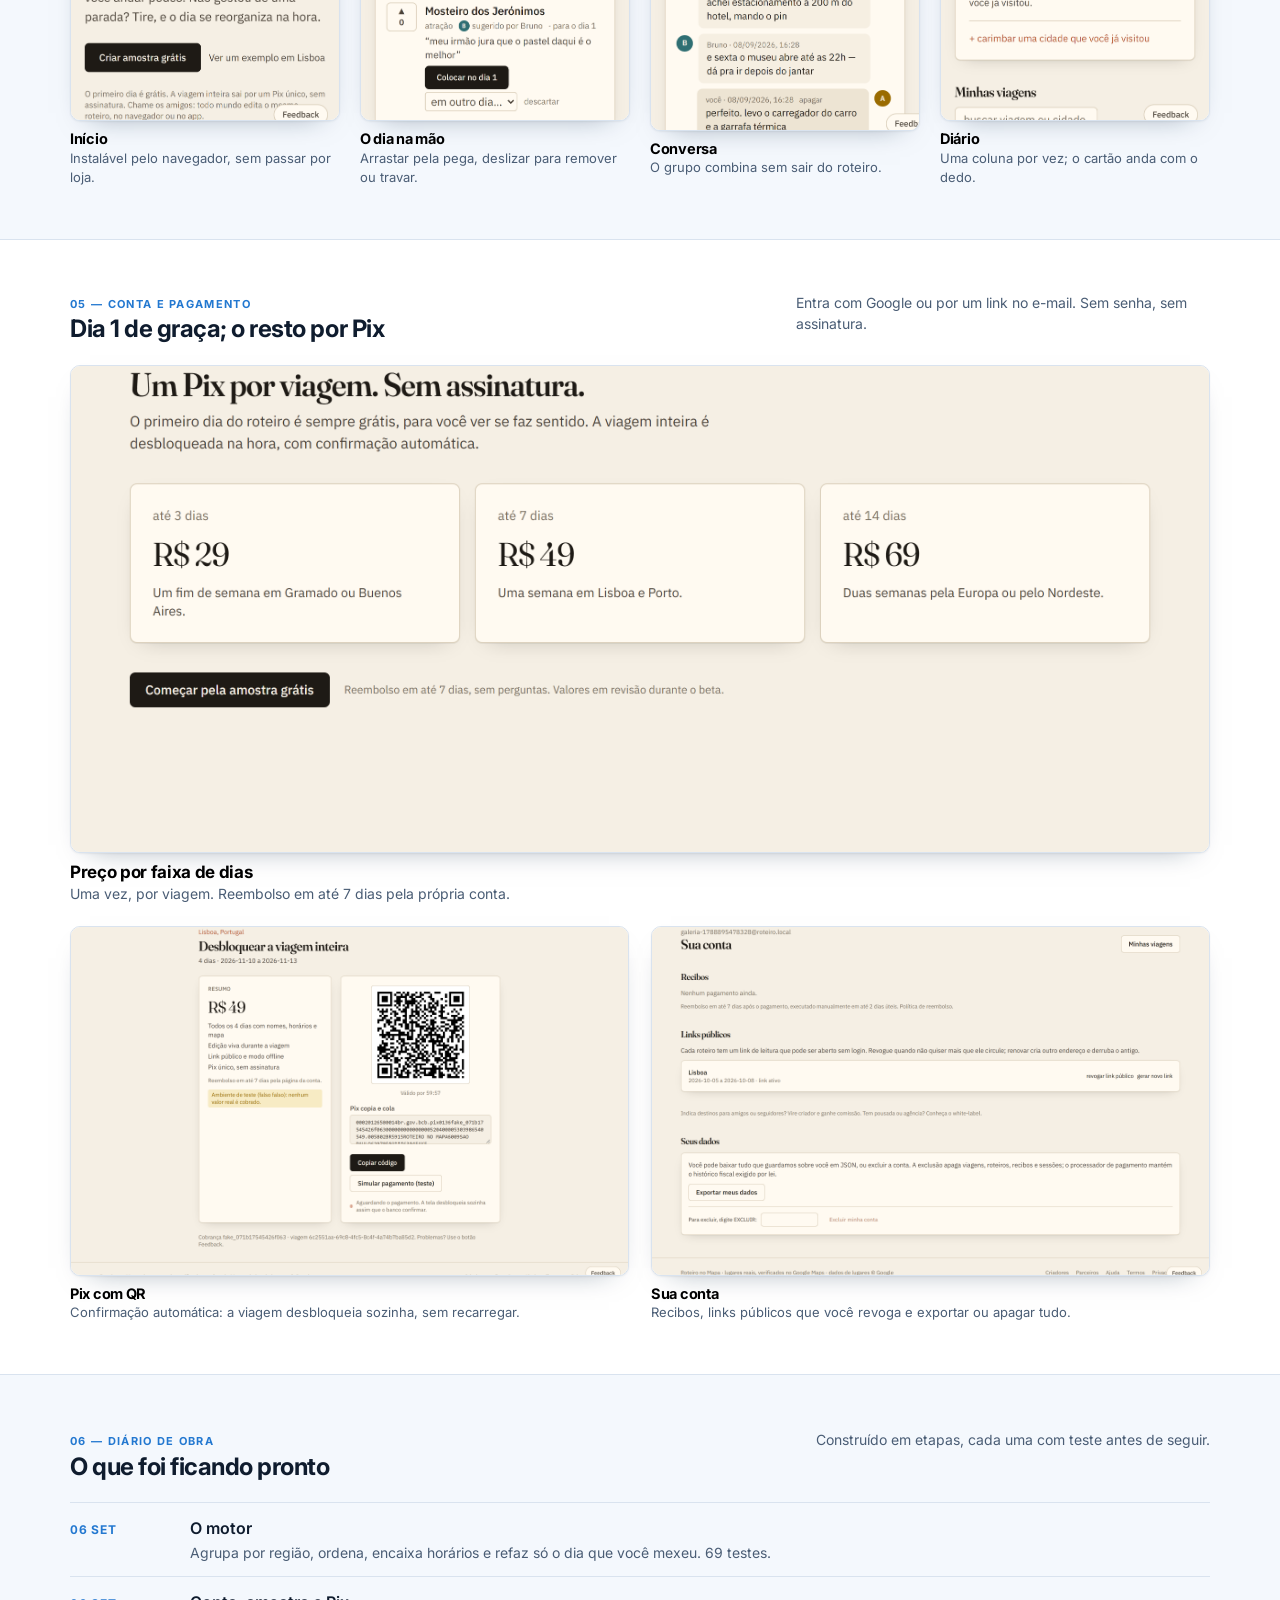
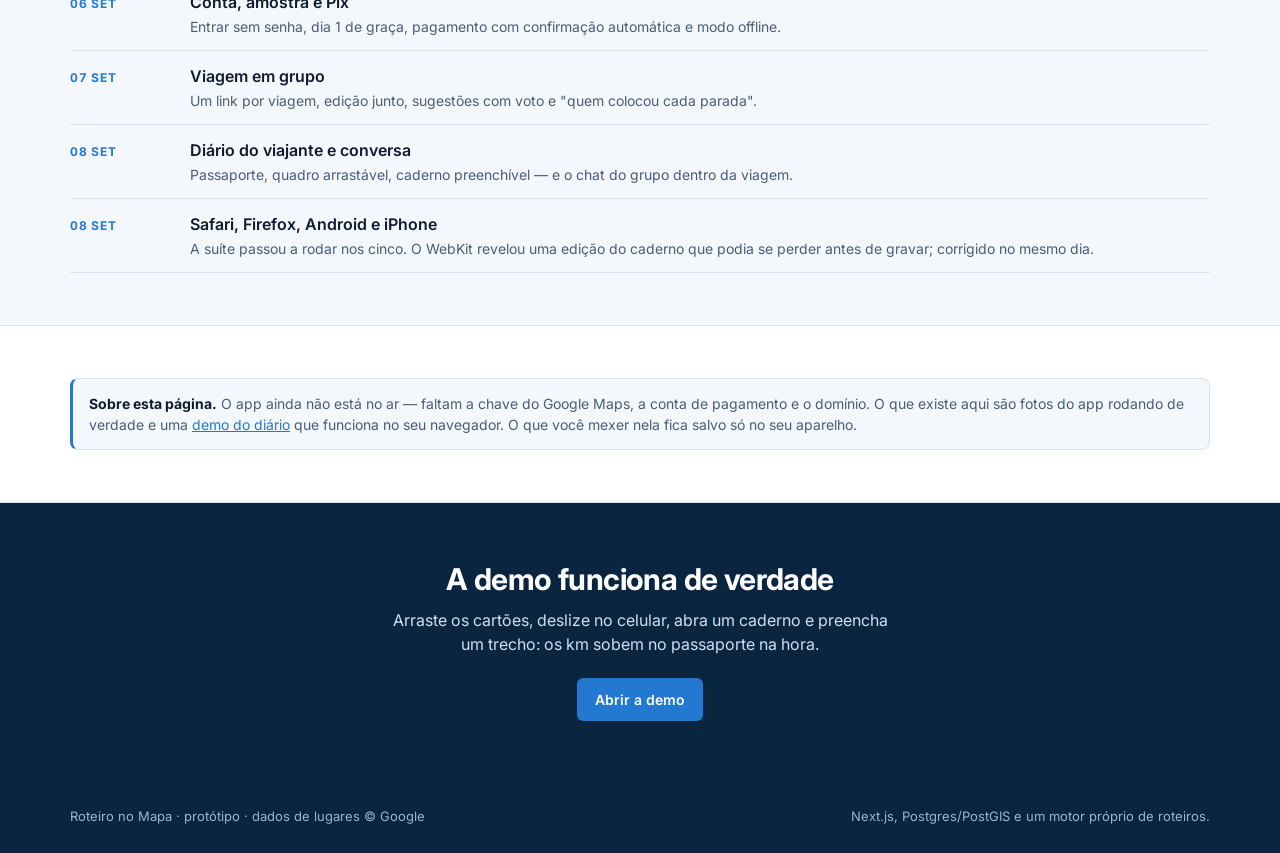
==== commit e3e3e617: "site: galeria de 20 telas em azul e branco, com lupa — e cabeçalho do app arrumado no celular Página" ====
--- a/index.html
+++ b/index.html
@@ -3,23 +3,20 @@
   <head>
     <meta charset="utf-8" />
     <meta name="viewport" content="width=device-width, initial-scale=1" />
-    <title>Roteiro no Mapa — roteiro de viagem que se reorganiza sozinho</title>
+    <title>Roteiro no Mapa — as telas do app</title>
     <meta
       name="description"
-      content="Diga como você viaja e receba o roteiro no mapa. Troque uma parada e o dia se reorganiza. Chame os amigos por um link, converse no grupo e guarde no diário: países, cidades e km rodados."
+      content="Roteiro de viagem dia a dia no mapa, com lugares reais, edição ao vivo, grupo por um link e um diário de países, cidades e km rodados. Veja as telas e experimente a demo."
     />
     <meta property="og:title" content="Roteiro no Mapa" />
     <meta
       property="og:description"
-      content="Roteiro de viagem no mapa, editável, em grupo — e um diário com países, cidades e km rodados."
+      content="As telas do app: roteiro no mapa, viagem em grupo e o diário de países, cidades e km rodados."
     />
     <meta property="og:image" content="img/viajante.png" />
     <link rel="preconnect" href="https://fonts.googleapis.com" />
     <link rel="preconnect" href="https://fonts.gstatic.com" crossorigin />
-    <link
-      href="https://fonts.googleapis.com/css2?family=Fraunces:opsz,wght@9..144,400;9..144,600&family=IBM+Plex+Sans:wght@400;500;600&display=swap"
-      rel="stylesheet"
-    />
+    <link href="https://fonts.googleapis.com/css2?family=Inter:wght@400;500;600;700;800&display=swap" rel="stylesheet" />
     <link rel="stylesheet" href="estilo.css" />
   </head>
   <body>
@@ -34,223 +31,297 @@
               stroke-width="1.8"
               stroke-linecap="round"
             />
-            <circle cx="18" cy="15" r="2.4" fill="#b5532f" />
+            <circle cx="18" cy="15" r="2.4" fill="#2378d0" />
           </svg>
           Roteiro no Mapa
         </a>
         <nav class="topo-links">
-          <a class="some" href="#roteiro">O roteiro</a>
-          <a class="some" href="#grupo">Em grupo</a>
+          <a class="some" href="#roteiro">Roteiro</a>
+          <a class="some" href="#grupo">Grupo</a>
           <a class="some" href="#diario">Diário</a>
-          <a class="botao pequeno" href="demo.html">Abrir a demo</a>
+          <a class="some" href="#celular">Celular</a>
+          <a class="botao pequeno" href="demo.html">Demo</a>
         </nav>
       </div>
     </header>
 
     <main>
-      <section class="hero">
-        <div class="limite">
-          <p class="chapeu">protótipo em construção · nada aqui é definitivo</p>
-          <h1>Um roteiro de verdade, no mapa, que se reorganiza sozinho</h1>
+      <section class="capa">
+        <div class="fundo"></div>
+        <div class="veu"></div>
+        <div class="limite">
+          <p class="linha-fina">Protótipo · ainda não publicado</p>
+          <h1>O roteiro da viagem, dia a dia, no mapa</h1>
           <p class="sub">
-            Você diz para onde vai, quantos dias e como gosta de viajar. Sai um roteiro dia a dia com lugares que
-            existem — cada parada conferida no Google Maps, com horário e caminhada medida. Tirou uma parada? O dia
-            inteiro se refaz em menos de um segundo.
+            Lugares que existem, conferidos no Google Maps, com horário e caminhada medida. Tirou uma parada, o dia se
+            refaz. Chame os amigos por um link. Depois, o diário guarda os países, as cidades e os km.
           </p>
           <div class="acoes">
-            <a class="botao" href="demo.html">Ver a demo do diário &rarr;</a>
-            <a class="botao claro" href="#roteiro">Como funciona</a>
-          </div>
-        </div>
-      </section>
-
-      <div class="limite">
-        <div class="nota">
-          <strong>Sobre esta página.</strong> O app ainda não está publicado (falta contratar as chaves do Google Maps e
-          do pagamento). Aqui estão fotos reais das telas, tiradas do app rodando, e uma
-          <a href="demo.html">demo do diário</a> que funciona de verdade no seu navegador — arrasta, desliza, salva.
-          Nada é enviado para lugar nenhum.
-        </div>
-      </div>
-
-      <section class="faixa">
-        <div class="limite numeros">
+            <a class="botao" href="demo.html">Experimentar a demo</a>
+            <a class="botao claro" href="#roteiro">Ver as telas</a>
+          </div>
+        </div>
+      </section>
+
+      <section class="numeros">
+        <div class="limite">
+          <div><b>20</b><span>telas</span></div>
+          <div><b>5</b><span>navegadores testados</span></div>
+          <div><b>173</b><span>testes automáticos</span></div>
           <div><b>&lt; 1 s</b><span>para refazer um dia</span></div>
-          <div><b>100 %</b><span>paradas com lugar real</span></div>
-          <div><b>1 link</b><span>chama o grupo inteiro</span></div>
-          <div><b>offline</b><span>o roteiro pago abre sem internet</span></div>
-        </div>
-      </section>
-
-      <section id="roteiro">
-        <div class="limite dupla">
-          <div class="texto">
-            <h2>O dia inteiro, na ordem certa</h2>
+        </div>
+      </section>
+
+      <section class="bloco" id="roteiro">
+        <div class="limite">
+          <div class="titulo-secao">
+            <div>
+              <span class="marcador">01 — o roteiro</span>
+              <h2>Você responde sete perguntas; o dia sai pronto</h2>
+            </div>
+            <p>Clique em qualquer tela para vê-la inteira. Todas são fotos do app rodando, sem retoque.</p>
+          </div>
+
+          <div class="grade">
+            <button class="quadro" type="button">
+              <span class="moldura"><img src="img/nova.png" alt="Onboarding: destino e datas" loading="lazy" /></span>
+              <h3>Onde e quando</h3>
+              <p>Destino, datas, hospedagem, ritmo, interesses, restrições e com quem você viaja.</p>
+            </button>
+            <button class="quadro" type="button">
+              <span class="moldura"><img src="img/resumo.png" alt="Resumo antes de gerar" loading="lazy" /></span>
+              <h3>Confere antes de gerar</h3>
+              <p>O resumo mostra o que o motor vai usar. Nada de caixa-preta.</p>
+            </button>
+            <button class="quadro" type="button">
+              <span class="moldura"><img src="img/editor.png" alt="Editor do roteiro, dia 1" loading="lazy" /></span>
+              <h3>O dia, na ordem certa</h3>
+              <p>Paradas agrupadas por região, horário conferido, caminhada medida entre uma e outra.</p>
+            </button>
+            <button class="quadro" type="button">
+              <span class="moldura"><img src="img/planob.png" alt="Prévia do plano B de chuva" loading="lazy" /></span>
+              <h3>Plano B de chuva</h3>
+              <p>Troca o que é ao ar livre por museu, café ou compras a até 3 km — e mostra antes de aplicar.</p>
+            </button>
+            <button class="quadro" type="button">
+              <span class="moldura"><img src="img/publico.png" alt="Link público do roteiro" loading="lazy" /></span>
+              <h3>Link para quem não tem conta</h3>
+              <p>Abre sem login, com o dia 1 inteiro e o resto resumido.</p>
+            </button>
+            <button class="quadro" type="button">
+              <span class="moldura"><img src="img/destinos.png" alt="Página de destinos" loading="lazy" /></span>
+              <h3>Páginas de destino</h3>
+              <p>Um roteiro-exemplo pronto por cidade, para quem chega pelo Google.</p>
+            </button>
+          </div>
+        </div>
+      </section>
+
+      <section class="bloco tinta" id="grupo">
+        <div class="limite">
+          <div class="titulo-secao">
+            <div>
+              <span class="marcador">02 — em grupo</span>
+              <h2>Um link só, o mesmo para todo mundo</h2>
+            </div>
+            <p>Quem abrir entra e já edita junto. A tela de quem está com a viagem aberta se atualiza sozinha.</p>
+          </div>
+
+          <div class="grade">
+            <button class="quadro largo" type="button">
+              <span class="moldura"><img src="img/amigos.png" alt="Painel de amigos com o link" loading="lazy" /></span>
+              <h3>Chamar o grupo</h3>
+              <p>Copiar o link ou mandar no WhatsApp. Sem prazo, sem limite de pessoas.</p>
+            </button>
+            <button class="quadro" type="button">
+              <span class="moldura">
+                <img src="img/sugestoes.png" alt="Sugestão do grupo com voto" loading="lazy" />
+              </span>
+              <h3>Sugerir sem bagunçar</h3>
+              <p>Quem só lê também sugere. O grupo vota, quem organiza decide — e o crédito fica na parada.</p>
+            </button>
+            <button class="quadro" type="button">
+              <span class="moldura">
+                <img src="img/conversa.png" alt="Conversa do grupo dentro do roteiro" loading="lazy" />
+              </span>
+              <h3>Conversa junto do roteiro</h3>
+              <p>O que é sobre a viagem não se perde no meio do grupo do WhatsApp.</p>
+            </button>
+          </div>
+        </div>
+      </section>
+
+      <section class="bloco" id="diario">
+        <div class="limite">
+          <div class="titulo-secao">
+            <div>
+              <span class="marcador">03 — o diário</span>
+              <h2>Onde você já esteve, em números</h2>
+            </div>
+            <p>Países, cidades, km rodados e dias na estrada — contando só o que já aconteceu.</p>
+          </div>
+
+          <div class="grade">
+            <button class="quadro largo" type="button">
+              <span class="moldura">
+                <img src="img/viajante.png" alt="Passaporte e quadro de viagens" loading="lazy" />
+              </span>
+              <h3>Passaporte e quadro</h3>
+              <p>Planejadas, rolando, feitas. Arrasta o cartão entre as colunas; no celular, desliza.</p>
+            </button>
+            <button class="quadro" type="button">
+              <span class="moldura"><img src="img/caderno.png" alt="Caderno com seções" loading="lazy" /></span>
+              <h3>Caderno por viagem</h3>
+              <p>Blocos arrastáveis; um título vira seção e recolhe o dia inteiro.</p>
+            </button>
+            <button class="quadro" type="button">
+              <span class="moldura">
+                <img src="img/bloco-campos.png" alt="Campos preenchíveis de um bloco" loading="lazy" />
+              </span>
+              <h3>Tudo preenchível</h3>
+              <p>Hotel, voo, ônibus, monumento, ingresso, gasto. Transporte carrega km e vai para o passaporte.</p>
+            </button>
+          </div>
+        </div>
+      </section>
+
+      <section class="bloco tinta" id="celular">
+        <div class="limite">
+          <div class="titulo-secao">
+            <div>
+              <span class="marcador">04 — no celular</span>
+              <h2>É onde a viagem acontece</h2>
+            </div>
             <p>
-              O motor agrupa as paradas por região, resolve a ordem, encaixa as refeições e confere se cada lugar está
-              aberto na hora em que você chega. A lista e o mapa são a mesma coisa: passe o mouse numa parada e o
-              marcador acende.
+              Instala como app no Android e no iPhone. As telas de arrastar e deslizar são testadas em Chrome, Safari e
+              Firefox a cada mudança.
             </p>
-            <ul>
-              <li><strong>Remover</strong> sugere uma substituta da mesma região.</li>
-              <li><strong>Travar</strong> segura a parada no lugar quando o resto se reorganiza.</li>
-              <li><strong>Arrastar</strong> muda a ordem — e agora também no celular, com o dedo.</li>
-              <li><strong>Plano B de chuva</strong> troca o que é ao ar livre por museu, café ou compras por perto.</li>
-            </ul>
-          </div>
-          <figure>
-            <img src="img/editor.png" alt="Editor do roteiro com a lista do dia 1 em Lisboa" />
-            <figcaption>
-              Lisboa, 4 dias. O mapa do Google entra no espaço à direita quando a chave estiver configurada.
-            </figcaption>
-          </figure>
-        </div>
-      </section>
-
-      <section id="grupo">
-        <div class="limite dupla invertida">
-          <figure>
-            <img src="img/conversa.png" alt="Conversa do grupo aberta dentro do roteiro" />
-            <figcaption>A conversa fica junto do roteiro — não some no meio do grupo do WhatsApp.</figcaption>
-          </figure>
-          <div class="texto">
-            <span class="etiqueta novo">novo</span>
-            <h2>Viagem é coisa de grupo</h2>
-            <p>
-              Um link só por viagem, o mesmo para qualquer pessoa, sem prazo. Quem abrir entra e já edita junto — a tela
-              de todo mundo se atualiza sozinha.
-            </p>
-            <ul>
-              <li><strong>Conversa do grupo</strong> dentro da viagem, com contador de não lidas.</li>
-              <li><strong>Sugestões com voto</strong>: quem só lê também sugere; quem organiza decide.</li>
-              <li><strong>"Posto por Ana"</strong> em cada parada, com uma cor por pessoa no mapa.</li>
-              <li>Chamar no WhatsApp com um toque — é o mesmo link.</li>
-            </ul>
-          </div>
-        </div>
-      </section>
-
-      <section id="diario">
-        <div class="limite dupla">
-          <div class="texto">
-            <span class="etiqueta novo">novo</span>
-            <h2>E depois: o diário</h2>
-            <p>
-              O app também guarda a sua vida de viagem. O passaporte conta países, cidades, km rodados e dias na
-              estrada — contando só o que já aconteceu. O que está planejado fica de lado, sem inflar o número.
-            </p>
-            <ul>
-              <li>Quadro em três colunas: <strong>planejadas, rolando, feitas</strong>.</li>
-              <li>Roteiros criados no app entram sozinhos, com cidades e km já calculados.</li>
-              <li>Viagem de carro de 2015? Cria à mão e carimba as cidades.</li>
-              <li>Busca por nome, cidade ou país — sem precisar de acento.</li>
-            </ul>
-            <p><a class="botao pequeno" href="demo.html">Experimentar o diário &rarr;</a></p>
-          </div>
-          <figure>
-            <img src="img/viajante.png" alt="Passaporte com países, cidades, km rodados e o quadro de viagens" />
-            <figcaption>O passaporte conta só o que já aconteceu; o planejado aparece de lado.</figcaption>
-          </figure>
-        </div>
-      </section>
-
-      <section>
-        <div class="limite dupla invertida">
-          <figure>
-            <img src="img/caderno.png" alt="Caderno de uma viagem com blocos de hotel, moto e tarefa" />
-            <figcaption>
-              Um título vira seção: a seta recolhe o dia inteiro e mostra o resumo (blocos, km e gasto).
-            </figcaption>
-          </figure>
-          <div class="texto">
-            <h2>Um caderno por viagem, tipo Notion</h2>
-            <p>
-              Uma lista só, arrastável, com blocos de tipos diferentes — e tudo preenchível: hotel, avião, ônibus, trem,
-              carro, moto, barco, monumento, restaurante, ingresso, gasto, tarefa, anotação, link.
-            </p>
-            <ul>
-              <li>Um bloco de <strong>título</strong> vira seção: dobra o dia inteiro com um clique.</li>
-              <li>Os blocos de transporte carregam os <strong>km</strong>, que sobem para o passaporte.</li>
-              <li>Os que têm valor somam o <strong>gasto da viagem</strong>.</li>
-              <li>Arrasta pela pega, no dedo ou no mouse; desliza para o lado para remover.</li>
-            </ul>
-          </div>
-        </div>
-      </section>
-
-      <section class="faixa">
-        <div class="limite dupla">
-          <div class="texto">
-            <h2>Funciona no seu aparelho</h2>
-            <p>
-              É onde a viagem acontece. No celular o quadro mostra uma coluna por vez e o cartão anda com o dedo; o
-              roteiro pago fica guardado no aparelho e abre sem internet, com a imagem do dia.
-            </p>
-            <ul>
-              <li><strong>Android e iPhone</strong>: instala como app (PWA) ou pelas lojas, com ícone na tela.</li>
-              <li><strong>Chrome, Safari e Firefox</strong>: as telas de arrastar e deslizar são testadas nos três
-                motores a cada mudança, no computador e em celular.</li>
-              <li><strong>Entra com a conta Google</strong> (ou por um link no e-mail, sem senha).</li>
-              <li><strong>Seus dados ficam salvos na conta</strong>: abriu no computador, está no celular. A sessão
-                dura 90 dias — não precisa entrar de novo a cada viagem.</li>
-            </ul>
-          </div>
-          <figure class="celular">
-            <img src="img/viajante-celular.png" alt="O diário no celular, com uma coluna por vez" />
-          </figure>
-        </div>
-      </section>
-
-      <section>
-        <div class="limite">
-          <h2 style="font-size: 30px; margin-bottom: 18px">O que já está pronto</h2>
-          <div class="cartoes">
-            <div class="cartao">
-              <h3>O motor</h3>
-              <p>
-                Agrupa por região, ordena, encaixa horários, mede caminhadas e refaz só o dia que você mexeu. Coberto
-                por 69 testes.
-              </p>
-            </div>
-            <div class="cartao">
-              <h3>A conta</h3>
-              <p>
-                Entrar com Google ou por link no e-mail, amostra grátis do dia 1, Pix para liberar o resto, reembolso em
-                7 dias, exportar e apagar seus dados.
-              </p>
-            </div>
-            <div class="cartao">
-              <h3>O grupo</h3>
-              <p>Link único, edição junto, sugestões com voto, conversa e "quem colocou cada parada".</p>
-            </div>
-            <div class="cartao">
-              <h3>O diário</h3>
-              <p>Passaporte, quadro arrastável e caderno preenchível por viagem.</p>
-            </div>
-            <div class="cartao">
-              <h3>Offline e app</h3>
-              <p>
-                O roteiro pago abre sem internet, com imagem por dia. Instalável no Android e no iPhone, e testado em
-                Chrome, Safari e Firefox.
-              </p>
-            </div>
-            <div class="cartao">
-              <h3>O que falta</h3>
-              <p>
-                Chaves do Google Maps e do LLM, conta de pagamento, domínio e o primeiro deploy. O código está pronto e
-                testado.
-              </p>
-            </div>
-          </div>
-        </div>
-      </section>
-
-      <section>
-        <div class="limite" style="text-align: center">
-          <h2 style="font-size: 32px">Dá para brincar agora</h2>
-          <p style="color: var(--tinta-2); max-width: 52ch; margin: 12px auto 22px">
-            A demo do diário roda inteira no seu navegador. Arraste os cartões, deslize no celular, abra um caderno e
-            preencha um trecho — os km sobem no passaporte na hora.
+          </div>
+
+          <div class="grade celulares">
+            <button class="quadro" type="button">
+              <span class="moldura"><img src="img/cel-landing.png" alt="Início no celular" loading="lazy" /></span>
+              <h3>Início</h3>
+              <p>Instalável pelo navegador, sem passar por loja.</p>
+            </button>
+            <button class="quadro" type="button">
+              <span class="moldura"><img src="img/cel-editor.png" alt="Roteiro no celular" loading="lazy" /></span>
+              <h3>O dia na mão</h3>
+              <p>Arrastar pela pega, deslizar para remover ou travar.</p>
+            </button>
+            <button class="quadro" type="button">
+              <span class="moldura"><img src="img/cel-conversa.png" alt="Conversa no celular" loading="lazy" /></span>
+              <h3>Conversa</h3>
+              <p>O grupo combina sem sair do roteiro.</p>
+            </button>
+            <button class="quadro" type="button">
+              <span class="moldura"><img src="img/cel-viajante.png" alt="Diário no celular" loading="lazy" /></span>
+              <h3>Diário</h3>
+              <p>Uma coluna por vez; o cartão anda com o dedo.</p>
+            </button>
+          </div>
+        </div>
+      </section>
+
+      <section class="bloco">
+        <div class="limite">
+          <div class="titulo-secao">
+            <div>
+              <span class="marcador">05 — conta e pagamento</span>
+              <h2>Dia 1 de graça; o resto por Pix</h2>
+            </div>
+            <p>Entra com Google ou por um link no e-mail. Sem senha, sem assinatura.</p>
+          </div>
+
+          <div class="grade">
+            <button class="quadro largo" type="button">
+              <span class="moldura"><img src="img/precos.png" alt="Página de preços" loading="lazy" /></span>
+              <h3>Preço por faixa de dias</h3>
+              <p>Uma vez, por viagem. Reembolso em até 7 dias pela própria conta.</p>
+            </button>
+            <button class="quadro" type="button">
+              <span class="moldura"><img src="img/pagar.png" alt="Pagamento por Pix" loading="lazy" /></span>
+              <h3>Pix com QR</h3>
+              <p>Confirmação automática: a viagem desbloqueia sozinha, sem recarregar.</p>
+            </button>
+            <button class="quadro" type="button">
+              <span class="moldura"><img src="img/conta.png" alt="Página da conta" loading="lazy" /></span>
+              <h3>Sua conta</h3>
+              <p>Recibos, links públicos que você revoga e exportar ou apagar tudo.</p>
+            </button>
+          </div>
+        </div>
+      </section>
+
+      <section class="bloco tinta diario">
+        <div class="limite">
+          <div class="titulo-secao">
+            <div>
+              <span class="marcador">06 — diário de obra</span>
+              <h2>O que foi ficando pronto</h2>
+            </div>
+            <p>Construído em etapas, cada uma com teste antes de seguir.</p>
+          </div>
+          <ol>
+            <li>
+              <time>06 set</time>
+              <div>
+                <strong>O motor</strong>
+                <p>Agrupa por região, ordena, encaixa horários e refaz só o dia que você mexeu. 69 testes.</p>
+              </div>
+            </li>
+            <li>
+              <time>06 set</time>
+              <div>
+                <strong>Conta, amostra e Pix</strong>
+                <p>Entrar sem senha, dia 1 de graça, pagamento com confirmação automática e modo offline.</p>
+              </div>
+            </li>
+            <li>
+              <time>07 set</time>
+              <div>
+                <strong>Viagem em grupo</strong>
+                <p>Um link por viagem, edição junto, sugestões com voto e "quem colocou cada parada".</p>
+              </div>
+            </li>
+            <li>
+              <time>08 set</time>
+              <div>
+                <strong>Diário do viajante e conversa</strong>
+                <p>Passaporte, quadro arrastável, caderno preenchível — e o chat do grupo dentro da viagem.</p>
+              </div>
+            </li>
+            <li>
+              <time>08 set</time>
+              <div>
+                <strong>Safari, Firefox, Android e iPhone</strong>
+                <p>
+                  A suíte passou a rodar nos cinco. O WebKit revelou uma edição do caderno que podia se perder antes de
+                  gravar; corrigido no mesmo dia.
+                </p>
+              </div>
+            </li>
+          </ol>
+        </div>
+      </section>
+
+      <section class="bloco">
+        <div class="limite">
+          <div class="nota">
+            <strong>Sobre esta página.</strong> O app ainda não está no ar — faltam a chave do Google Maps, a conta de
+            pagamento e o domínio. O que existe aqui são fotos do app rodando de verdade e uma
+            <a href="demo.html">demo do diário</a> que funciona no seu navegador. O que você mexer nela fica salvo só no
+            seu aparelho.
+          </div>
+        </div>
+      </section>
+
+      <section class="chamada">
+        <div class="limite">
+          <h2>A demo funciona de verdade</h2>
+          <p>
+            Arraste os cartões, deslize no celular, abra um caderno e preencha um trecho: os km sobem no passaporte na
+            hora.
           </p>
           <a class="botao" href="demo.html">Abrir a demo</a>
         </div>
@@ -260,8 +331,10 @@
     <footer>
       <div class="limite">
         <span>Roteiro no Mapa · protótipo · dados de lugares © Google</span>
-        <span>Feito com Next.js, Postgres/PostGIS e um motor próprio de roteiros.</span>
+        <span>Next.js, Postgres/PostGIS e um motor próprio de roteiros.</span>
       </div>
     </footer>
+
+    <script src="galeria.js"></script>
   </body>
 </html>
--- a/estilo.css
+++ b/estilo.css
@@ -1,24 +1,19 @@
-/* Mesma paleta e tipografia do app (apps/web/src/app/globals.css). */
+/* Azul e branco, grade densa: a página existe para mostrar as telas do app. */
 :root {
-  --papel: #f5efe4;
-  --papel-2: #ede4d3;
-  --cartao: #fffaf1;
-  --tinta: #1e1a15;
-  --tinta-2: #4a4238;
-  --tinta-3: #7a7062;
-  --linha: #d9cdb8;
-  --terra: #b5532f;
-  --terra-escuro: #8f3f22;
-  --terra-claro: #f3dccf;
-  --mar: #1f4e5f;
-  --mar-claro: #d6e6ea;
-  --oliva: #5c6b3c;
-  --oliva-claro: #e3e8d3;
-  --aviso: #9a6b00;
-  --aviso-claro: #f7ebc4;
-  --sombra: 0 1px 0 rgba(30, 26, 21, 0.06), 0 8px 24px -16px rgba(30, 26, 21, 0.35);
-  --titulo: Fraunces, Georgia, "Times New Roman", serif;
-  --texto: "IBM Plex Sans", ui-sans-serif, system-ui, sans-serif;
+  --azul-900: #0a2540;
+  --azul-800: #123a63;
+  --azul-700: #17497c;
+  --azul-500: #2378d0;
+  --azul-300: #7fb2e5;
+  --azul-100: #e8f1fb;
+  --azul-50: #f4f8fd;
+  --branco: #ffffff;
+  --tinta: #0f1c2e;
+  --tinta-2: #4a5d75;
+  --tinta-3: #8496aa;
+  --linha: #d9e3ef;
+  --sombra: 0 1px 2px rgba(10, 37, 64, 0.06), 0 12px 28px -20px rgba(10, 37, 64, 0.5);
+  --fonte: Inter, ui-sans-serif, system-ui, -apple-system, "Segoe UI", sans-serif;
   color-scheme: light;
 }
 
@@ -26,46 +21,52 @@
   box-sizing: border-box;
 }
 
+/* As classes abaixo definem `display`, que venceria o `[hidden]` do navegador. */
+/* biome-ignore lint/complexity/noImportantStyles: é o jeito de o [hidden] valer */
+[hidden] {
+  display: none !important;
+}
+
 body {
   margin: 0;
-  background: var(--papel);
+  background: var(--branco);
   color: var(--tinta);
-  font-family: var(--texto);
+  font-family: var(--fonte);
   font-size: 16px;
-  line-height: 1.55;
+  line-height: 1.5;
   -webkit-font-smoothing: antialiased;
 }
 
 h1,
 h2,
-h3,
-.titulo {
-  font-family: var(--titulo);
-  font-variation-settings:
-    "opsz" 144,
-    "SOFT" 30;
-  letter-spacing: -0.015em;
-  line-height: 1.12;
+h3 {
   margin: 0;
+  letter-spacing: -0.02em;
+  line-height: 1.1;
+  font-weight: 700;
 }
 
 a {
-  color: var(--terra);
+  color: var(--azul-500);
+}
+
+img {
+  max-width: 100%;
+  display: block;
 }
 
 .limite {
-  max-width: 1060px;
+  max-width: 1180px;
   margin: 0 auto;
   padding: 0 20px;
 }
 
 /* ------------------------------------------------------------------ topo */
 header.topo {
-  border-bottom: 1px solid var(--linha);
-  background: var(--papel);
+  background: var(--azul-900);
   position: sticky;
   top: 0;
-  z-index: 20;
+  z-index: 30;
 }
 
 header.topo .limite {
@@ -73,326 +74,512 @@
   align-items: center;
   justify-content: space-between;
   gap: 12px;
-  padding-top: 14px;
-  padding-bottom: 14px;
+  height: 56px;
 }
 
 .marca {
   display: flex;
   align-items: center;
-  gap: 8px;
-  font-family: var(--titulo);
-  font-size: 18px;
+  gap: 9px;
+  color: var(--branco);
+  text-decoration: none;
+  font-weight: 700;
+  font-size: 16px;
+  letter-spacing: -0.01em;
+}
+
+.marca svg {
+  color: var(--azul-300);
+}
+
+nav.topo-links {
+  display: flex;
+  align-items: center;
+  gap: 4px;
+}
+
+nav.topo-links a {
+  color: #b9cde3;
+  text-decoration: none;
+  padding: 7px 10px;
+  border-radius: 6px;
+  text-transform: uppercase;
+  letter-spacing: 0.06em;
+  font-size: 11.5px;
   font-weight: 600;
-  color: var(--tinta);
-  text-decoration: none;
-}
-
-nav.topo-links {
-  display: flex;
-  align-items: center;
-  gap: 6px;
-  font-size: 14px;
-}
-
-nav.topo-links a {
-  color: var(--tinta-2);
-  text-decoration: none;
-  padding: 6px 10px;
-  border-radius: 6px;
 }
 
 nav.topo-links a:hover {
-  background: var(--papel-2);
-  color: var(--tinta);
+  color: var(--branco);
+  background: rgba(255, 255, 255, 0.08);
+}
+
+nav.topo-links a.botao {
+  color: var(--azul-900);
+  background: var(--branco);
+}
+
+nav.topo-links a.botao:hover {
+  background: var(--azul-100);
+  color: var(--azul-900);
 }
 
 /* ------------------------------------------------------------------ botões */
 .botao {
   display: inline-flex;
   align-items: center;
-  justify-content: center;
   gap: 8px;
+  border: 0;
   border-radius: 6px;
-  padding: 10px 18px;
-  font-size: 15px;
-  font-weight: 500;
+  padding: 11px 18px;
+  font-family: inherit;
+  font-size: 14px;
+  font-weight: 600;
   text-decoration: none;
-  border: 1px solid var(--tinta);
-  background: var(--tinta);
-  color: var(--papel);
   cursor: pointer;
-  font-family: inherit;
+  background: var(--azul-500);
+  color: var(--branco);
   transition:
     background-color 120ms,
-    border-color 120ms,
     color 120ms;
 }
 
 .botao:hover {
-  background: var(--terra);
-  border-color: var(--terra);
+  background: var(--azul-700);
+  color: var(--branco);
 }
 
 .botao.claro {
-  background: var(--cartao);
-  color: var(--tinta);
-  border-color: var(--linha);
+  background: rgba(255, 255, 255, 0.12);
+  color: var(--branco);
+  box-shadow: inset 0 0 0 1px rgba(255, 255, 255, 0.35);
 }
 
 .botao.claro:hover {
-  background: var(--cartao);
-  border-color: var(--tinta);
-  color: var(--tinta);
-}
-
-/* o botão do menu mantém as cores de botão (a regra acima é mais específica) */
-nav.topo-links a.botao,
-nav.topo-links a.botao:hover {
-  color: var(--papel);
-  background: var(--tinta);
-}
-
-nav.topo-links a.botao:hover {
-  background: var(--terra);
-  border-color: var(--terra);
+  background: rgba(255, 255, 255, 0.2);
 }
 
 .botao.pequeno {
-  padding: 6px 12px;
+  padding: 7px 12px;
+  font-size: 12px;
+}
+
+/* ------------------------------------------------------------------ capa */
+.capa {
+  position: relative;
+  background: var(--azul-900);
+  color: var(--branco);
+  overflow: hidden;
+}
+
+.capa .fundo {
+  position: absolute;
+  inset: 0;
+  background-image: url("img/editor.png");
+  background-size: cover;
+  background-position: top center;
+  opacity: 0.3;
+  filter: saturate(0.3);
+}
+
+.capa .veu {
+  position: absolute;
+  inset: 0;
+  background: linear-gradient(180deg, rgba(10, 37, 64, 0.72) 0%, rgba(10, 37, 64, 0.94) 70%, var(--azul-900) 100%);
+}
+
+.capa .limite {
+  position: relative;
+  padding: 76px 20px 64px;
+  max-width: 820px;
+  text-align: center;
+}
+
+.capa h1 {
+  font-size: clamp(32px, 5.4vw, 54px);
+  font-weight: 800;
+}
+
+.capa .linha-fina {
+  color: var(--azul-300);
+  text-transform: uppercase;
+  letter-spacing: 0.14em;
+  font-size: 11.5px;
+  font-weight: 700;
+  margin: 0 0 16px;
+}
+
+.capa p.sub {
+  color: #cfe0f2;
+  font-size: 17px;
+  margin: 18px auto 26px;
+  max-width: 60ch;
+}
+
+.capa .acoes {
+  display: flex;
+  gap: 10px;
+  justify-content: center;
+  flex-wrap: wrap;
+}
+
+/* ------------------------------------------------------------------ números */
+.numeros {
+  background: var(--azul-800);
+  color: var(--branco);
+}
+
+.numeros .limite {
+  display: grid;
+  grid-template-columns: repeat(4, 1fr);
+  gap: 8px;
+  padding-top: 22px;
+  padding-bottom: 22px;
+  text-align: center;
+}
+
+.numeros b {
+  display: block;
+  font-size: 26px;
+  font-weight: 800;
+  letter-spacing: -0.02em;
+  font-variant-numeric: tabular-nums;
+}
+
+.numeros span {
+  display: block;
+  font-size: 11px;
+  text-transform: uppercase;
+  letter-spacing: 0.1em;
+  color: var(--azul-300);
+  margin-top: 3px;
+}
+
+/* ------------------------------------------------------------------ seções */
+section.bloco {
+  padding: 52px 0;
+  border-bottom: 1px solid var(--linha);
+}
+
+section.bloco.tinta {
+  background: var(--azul-50);
+}
+
+.titulo-secao {
+  display: flex;
+  align-items: baseline;
+  justify-content: space-between;
+  gap: 16px;
+  flex-wrap: wrap;
+  margin-bottom: 22px;
+}
+
+.titulo-secao h2 {
+  font-size: 24px;
+}
+
+.titulo-secao .marcador {
+  font-size: 11px;
+  font-weight: 700;
+  letter-spacing: 0.12em;
+  text-transform: uppercase;
+  color: var(--azul-500);
+  margin-bottom: 4px;
+  display: block;
+}
+
+.titulo-secao p {
+  margin: 0;
+  color: var(--tinta-2);
+  font-size: 14px;
+  max-width: 46ch;
+}
+
+/* ------------------------------------------------------------------ grade */
+/* Duas colunas: a tela precisa ser grande o bastante para dar vontade de abrir. */
+.grade {
+  display: grid;
+  grid-template-columns: repeat(2, 1fr);
+  gap: 22px;
+}
+
+/* A primeira tela da seção ocupa a linha inteira. */
+.quadro.largo {
+  grid-column: 1 / -1;
+}
+
+.quadro.largo .moldura {
+  aspect-ratio: 21 / 9;
+}
+
+.quadro.largo h3 {
+  font-size: 17px;
+}
+
+.quadro.largo p {
+  font-size: 14px;
+}
+
+.grade.celulares {
+  grid-template-columns: repeat(4, 1fr);
+  gap: 20px;
+}
+
+.quadro {
+  border: 0;
+  padding: 0;
+  background: none;
+  font-family: inherit;
+  text-align: left;
+  cursor: zoom-in;
+  display: block;
+  width: 100%;
+}
+
+.quadro .moldura {
+  display: block; /* é um <span>: sem isso o recorte e o aspect-ratio não valem */
+  border: 1px solid var(--linha);
+  border-radius: 10px;
+  overflow: hidden;
+  background: var(--branco);
+  box-shadow: var(--sombra);
+  transition:
+    transform 140ms ease,
+    box-shadow 140ms ease,
+    border-color 140ms ease;
+}
+
+/* A moldura recorta; a imagem sobe um pouco para o cabeçalho do app não se repetir
+   em todos os cartões. */
+.quadro .moldura {
+  aspect-ratio: 16 / 10;
+  position: relative;
+}
+
+.quadro img {
+  width: 100%;
+  height: auto;
+  margin-top: -8%;
+}
+
+.grade.celulares .quadro .moldura {
+  aspect-ratio: 10 / 16;
+}
+
+.grade.celulares .quadro img {
+  margin-top: -4%;
+}
+
+.quadro:hover .moldura,
+.quadro:focus-visible .moldura {
+  transform: translateY(-3px);
+  border-color: var(--azul-300);
+  box-shadow: 0 14px 30px -18px rgba(10, 37, 64, 0.6);
+}
+
+.quadro h3 {
+  font-size: 14.5px;
+  margin: 10px 0 2px;
+}
+
+.quadro p {
+  margin: 0;
   font-size: 13px;
-}
-
-/* ------------------------------------------------------------------ blocos */
-section {
-  padding: 56px 0;
-}
-
-.hero {
-  padding: 72px 0 40px;
-}
-
-.hero p.chapeu {
-  color: var(--terra);
-  margin: 0 0 10px;
-  font-size: 15px;
-}
-
-.hero h1 {
-  font-size: clamp(38px, 6vw, 62px);
-  max-width: 16ch;
-}
-
-.hero .sub {
-  margin: 18px 0 26px;
-  font-size: 19px;
   color: var(--tinta-2);
-  max-width: 58ch;
-}
-
-.acoes {
-  display: flex;
-  flex-wrap: wrap;
-  gap: 12px;
-  align-items: center;
-}
-
+  line-height: 1.45;
+}
+
+/* ------------------------------------------------------------------ diário */
+.diario ol {
+  list-style: none;
+  margin: 0;
+  padding: 0;
+  border-top: 1px solid var(--linha);
+}
+
+.diario li {
+  display: grid;
+  grid-template-columns: 104px 1fr;
+  gap: 16px;
+  padding: 13px 0;
+  border-bottom: 1px solid var(--linha);
+  align-items: baseline;
+}
+
+.diario time {
+  font-size: 12px;
+  font-weight: 700;
+  color: var(--azul-500);
+  font-variant-numeric: tabular-nums;
+  text-transform: uppercase;
+  letter-spacing: 0.06em;
+}
+
+.diario strong {
+  font-weight: 600;
+}
+
+.diario p {
+  margin: 2px 0 0;
+  color: var(--tinta-2);
+  font-size: 14px;
+}
+
+/* ------------------------------------------------------------------ nota */
 .nota {
   border: 1px solid var(--linha);
-  background: var(--cartao);
-  border-radius: 10px;
+  border-left: 3px solid var(--azul-500);
+  background: var(--azul-50);
+  border-radius: 8px;
   padding: 14px 16px;
   font-size: 14px;
   color: var(--tinta-2);
-  box-shadow: var(--sombra);
 }
 
 .nota strong {
   color: var(--tinta);
 }
 
-.faixa {
-  border-top: 1px solid var(--linha);
-  border-bottom: 1px solid var(--linha);
-  background: var(--papel-2);
-}
-
-.numeros {
-  display: grid;
-  grid-template-columns: repeat(4, 1fr);
-  gap: 20px;
-  padding: 28px 0;
-}
-
-.numeros b {
+.chamada {
+  text-align: center;
+  padding: 60px 0;
+  background: var(--azul-900);
+  color: var(--branco);
+}
+
+.chamada h2 {
+  font-size: 30px;
+}
+
+.chamada p {
+  color: #cfe0f2;
+  max-width: 52ch;
+  margin: 12px auto 22px;
+}
+
+/* ------------------------------------------------------------------ rodapé */
+footer {
+  background: var(--azul-900);
+  color: #9db4cd;
+  font-size: 13px;
+  padding: 26px 0;
+}
+
+footer .limite {
+  display: flex;
+  flex-wrap: wrap;
+  gap: 10px;
+  justify-content: space-between;
+}
+
+footer a {
+  color: var(--azul-300);
+}
+
+/* ------------------------------------------------------------------ lupa */
+.lupa {
+  position: fixed;
+  inset: 0;
+  z-index: 60;
+  background: rgba(6, 22, 40, 0.94);
+  display: flex;
+  flex-direction: column;
+  align-items: center;
+  justify-content: center;
+  padding: 24px;
+  gap: 14px;
+}
+
+.lupa img {
+  max-width: min(1180px, 94vw);
+  max-height: 78vh;
+  width: auto;
+  border-radius: 8px;
+  box-shadow: 0 30px 70px -30px #000;
+  object-fit: contain;
+}
+
+.lupa .legenda {
+  color: #cfe0f2;
+  font-size: 14px;
+  text-align: center;
+  max-width: 60ch;
+}
+
+.lupa .legenda b {
+  color: var(--branco);
   display: block;
-  font-size: 30px;
-  font-variant-numeric: tabular-nums;
-  line-height: 1;
-}
-
-.numeros span {
-  font-size: 12px;
-  text-transform: uppercase;
-  letter-spacing: 0.04em;
-  color: var(--tinta-3);
-}
-
-.dupla {
-  display: grid;
-  grid-template-columns: minmax(0, 1fr) minmax(0, 1.25fr);
-  gap: 36px;
-  align-items: center;
-}
-
-.dupla.invertida {
-  grid-template-columns: minmax(0, 1.25fr) minmax(0, 1fr);
-}
-
-.dupla.invertida .texto {
-  order: 2;
-}
-
-.dupla h2 {
-  font-size: 30px;
-  margin-bottom: 12px;
-}
-
-.dupla p {
-  color: var(--tinta-2);
-  margin: 0 0 12px;
-}
-
-.dupla ul {
-  margin: 0;
-  padding-left: 18px;
-  color: var(--tinta-2);
-}
-
-.dupla li {
-  margin-bottom: 6px;
-}
-
-figure {
-  margin: 0;
-}
-
-figure img {
-  width: 100%;
-  height: auto;
-  display: block;
-  border: 1px solid var(--linha);
-  border-radius: 12px;
-  box-shadow: var(--sombra);
-  background: var(--cartao);
-}
-
-figure.celular img {
-  max-width: 300px;
-  margin: 0 auto;
-}
-
-figcaption {
-  font-size: 13px;
-  color: var(--tinta-3);
-  margin-top: 8px;
-}
-
-.etiqueta {
-  display: inline-block;
-  border-radius: 4px;
-  padding: 2px 7px;
-  font-size: 11px;
-  font-weight: 500;
-  background: var(--papel-2);
-  color: var(--tinta-2);
-}
-
-.etiqueta.novo {
-  background: var(--oliva-claro);
-  color: var(--oliva);
-}
-
-.cartoes {
-  display: grid;
-  grid-template-columns: repeat(3, 1fr);
-  gap: 16px;
-}
-
-.cartao {
-  border: 1px solid var(--linha);
-  background: var(--cartao);
-  border-radius: 12px;
-  padding: 18px;
-  box-shadow: var(--sombra);
-}
-
-.cartao h3 {
-  font-size: 19px;
-  margin-bottom: 6px;
-}
-
-.cartao p {
-  margin: 0;
-  font-size: 14px;
-  color: var(--tinta-2);
-}
-
-footer {
-  border-top: 1px solid var(--linha);
-  padding: 26px 0;
-  font-size: 13px;
-  color: var(--tinta-3);
-}
-
-footer .limite {
-  display: flex;
-  flex-wrap: wrap;
-  gap: 12px;
-  justify-content: space-between;
-}
-
-@media (max-width: 820px) {
-  .dupla,
-  .dupla.invertida {
+  font-size: 15px;
+  margin-bottom: 2px;
+}
+
+.lupa button {
+  position: absolute;
+  background: rgba(255, 255, 255, 0.12);
+  color: var(--branco);
+  border: 0;
+  border-radius: 999px;
+  width: 44px;
+  height: 44px;
+  font-size: 20px;
+  cursor: pointer;
+  font-family: inherit;
+}
+
+.lupa button:hover {
+  background: rgba(255, 255, 255, 0.24);
+}
+
+.lupa .fechar {
+  top: 18px;
+  right: 18px;
+}
+
+.lupa .anterior {
+  left: 14px;
+  top: 50%;
+  transform: translateY(-50%);
+}
+
+.lupa .proxima {
+  right: 14px;
+  top: 50%;
+  transform: translateY(-50%);
+}
+
+@media (max-width: 900px) {
+  .grade.celulares {
+    grid-template-columns: repeat(2, 1fr);
+  }
+  .numeros .limite {
+    grid-template-columns: repeat(2, 1fr);
+    gap: 18px;
+  }
+}
+
+@media (max-width: 560px) {
+  .grade,
+  .grade.celulares {
     grid-template-columns: 1fr;
   }
-  .dupla.invertida .texto {
-    order: 0;
-  }
-  .cartoes {
+  .quadro.largo .moldura {
+    aspect-ratio: 16 / 10;
+  }
+  .capa .limite {
+    padding: 48px 20px 40px;
+  }
+  section.bloco {
+    padding: 36px 0;
+  }
+  .diario li {
     grid-template-columns: 1fr;
-  }
-  .numeros {
-    grid-template-columns: repeat(2, 1fr);
-  }
-  section {
-    padding: 40px 0;
+    gap: 2px;
   }
   nav.topo-links a.some {
     display: none;
   }
-}
-
-/* No celular o topo precisa caber numa linha só. */
-@media (max-width: 520px) {
-  header.topo .limite {
-    gap: 8px;
-    padding-top: 10px;
-    padding-bottom: 10px;
-  }
-  .marca {
-    font-size: 15px;
-    white-space: nowrap;
-  }
-  nav.topo-links {
-    gap: 2px;
-    font-size: 13px;
-  }
-  nav.topo-links a {
-    padding: 5px 7px;
-  }
-  .hero {
-    padding: 40px 0 24px;
-  }
-}
+  .lupa button {
+    width: 38px;
+    height: 38px;
+  }
+}
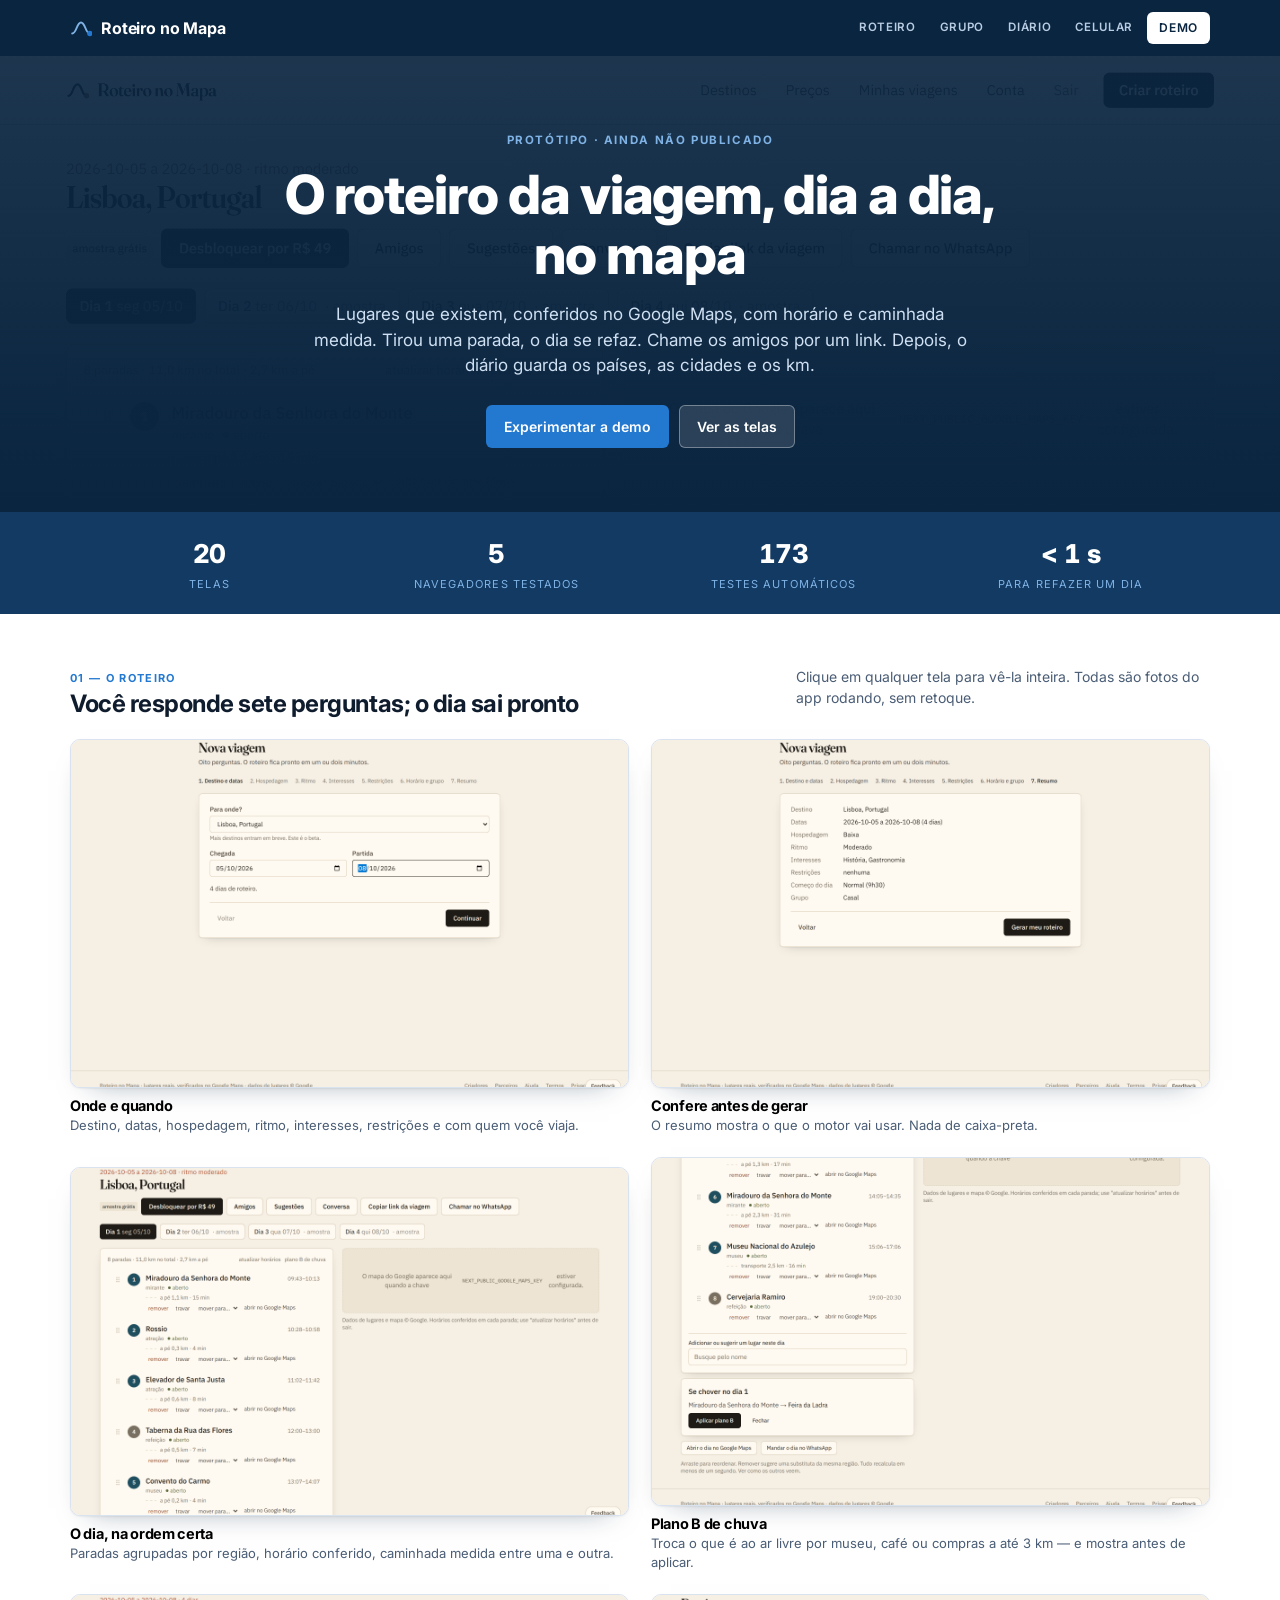
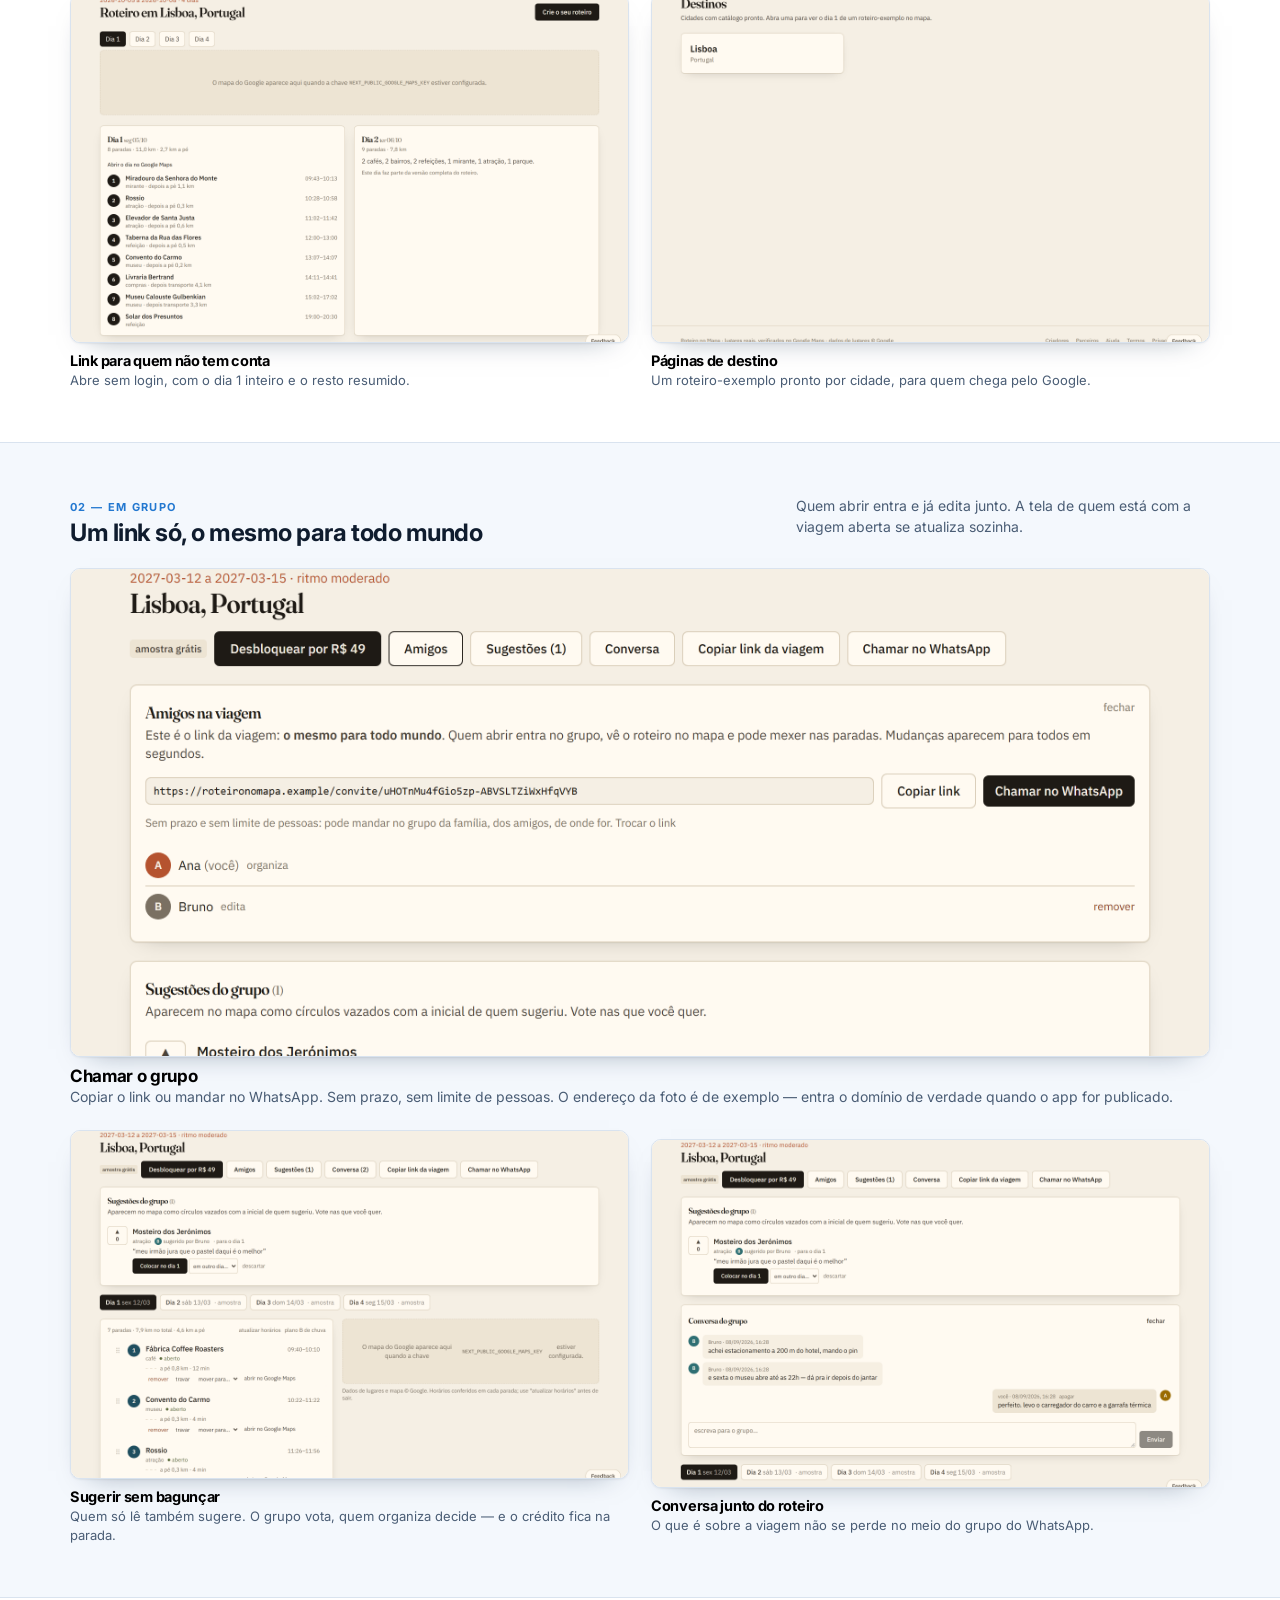
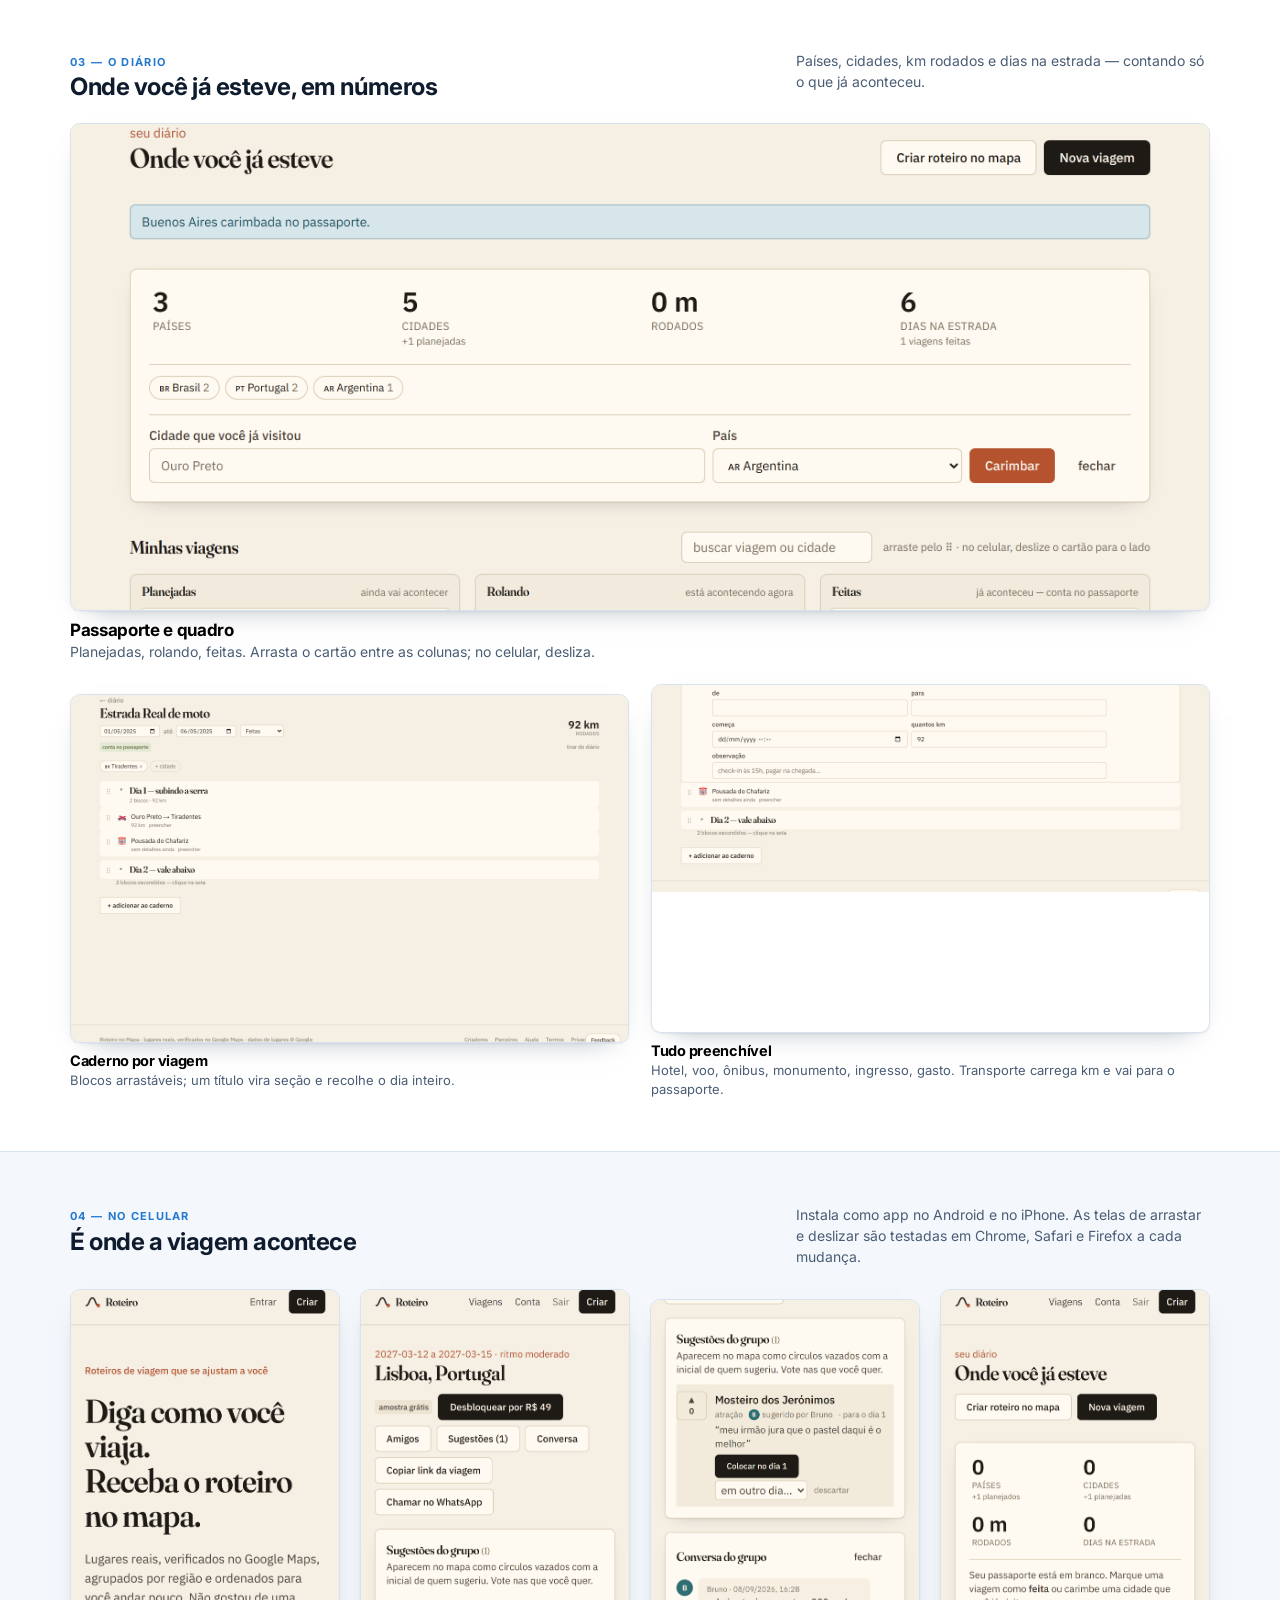
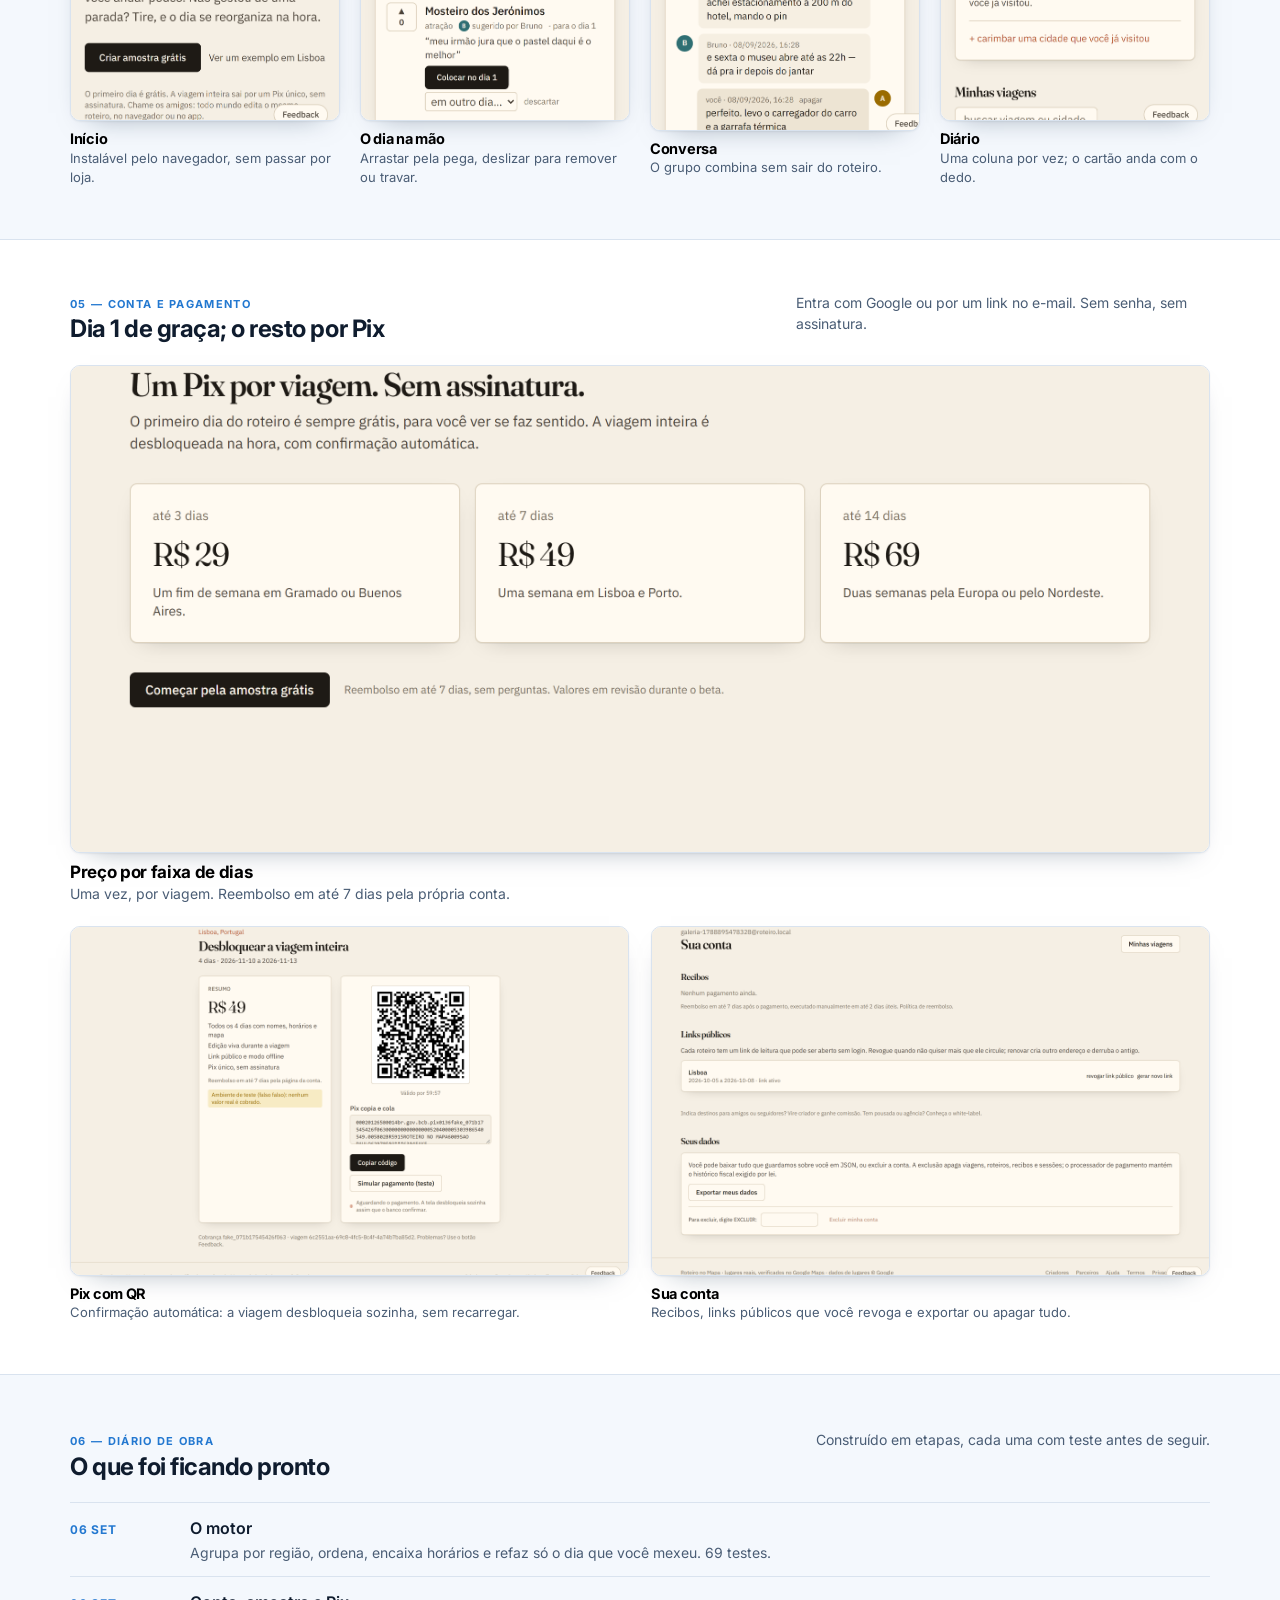
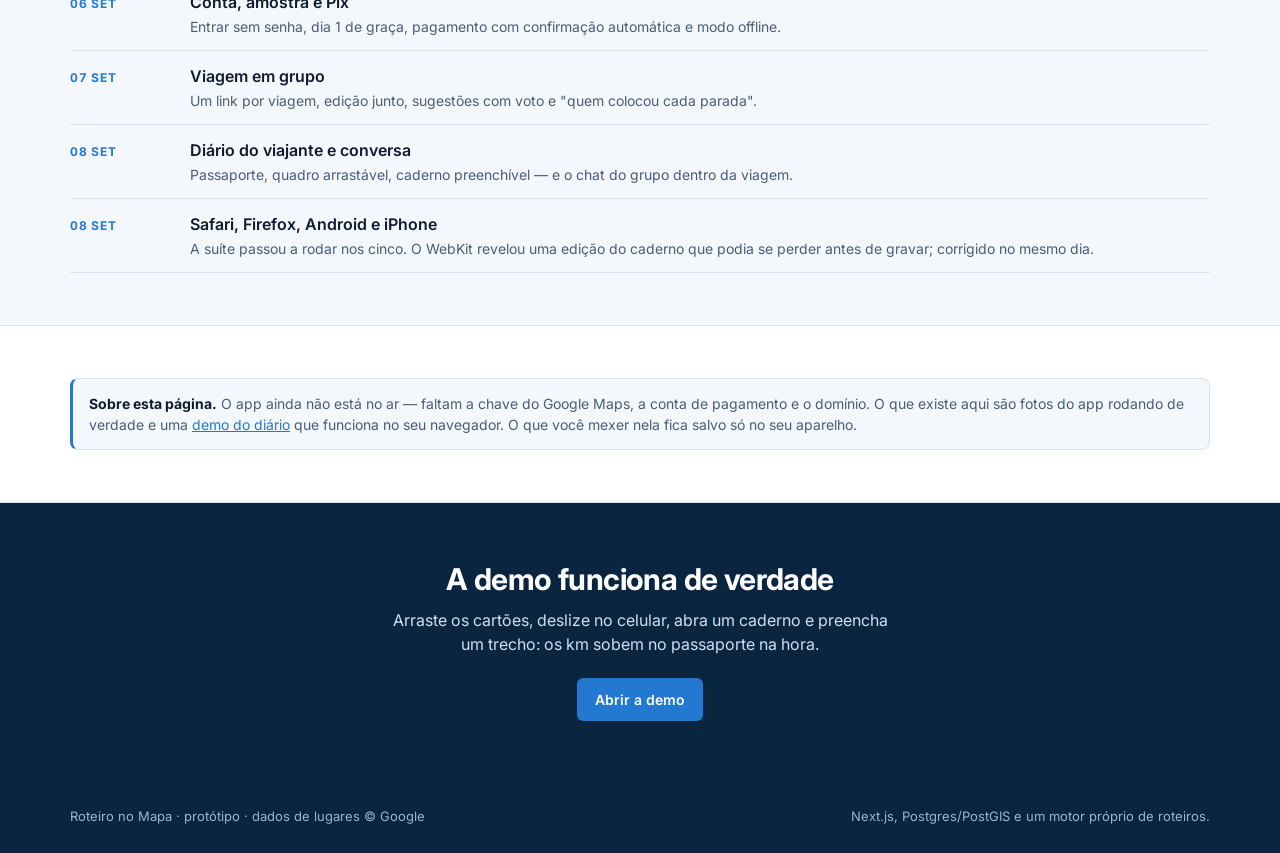
==== commit f36b03d3: "site: a tela do link do grupo não mostra mais localhost Refeita com NEXT_PUBLIC_APP_URL=https://rote" ====
--- a/index.html
+++ b/index.html
@@ -131,7 +131,10 @@
             <button class="quadro largo" type="button">
               <span class="moldura"><img src="img/amigos.png" alt="Painel de amigos com o link" loading="lazy" /></span>
               <h3>Chamar o grupo</h3>
-              <p>Copiar o link ou mandar no WhatsApp. Sem prazo, sem limite de pessoas.</p>
+              <p>
+                Copiar o link ou mandar no WhatsApp. Sem prazo, sem limite de pessoas. O endereço da foto é de
+                exemplo — entra o domínio de verdade quando o app for publicado.
+              </p>
             </button>
             <button class="quadro" type="button">
               <span class="moldura">
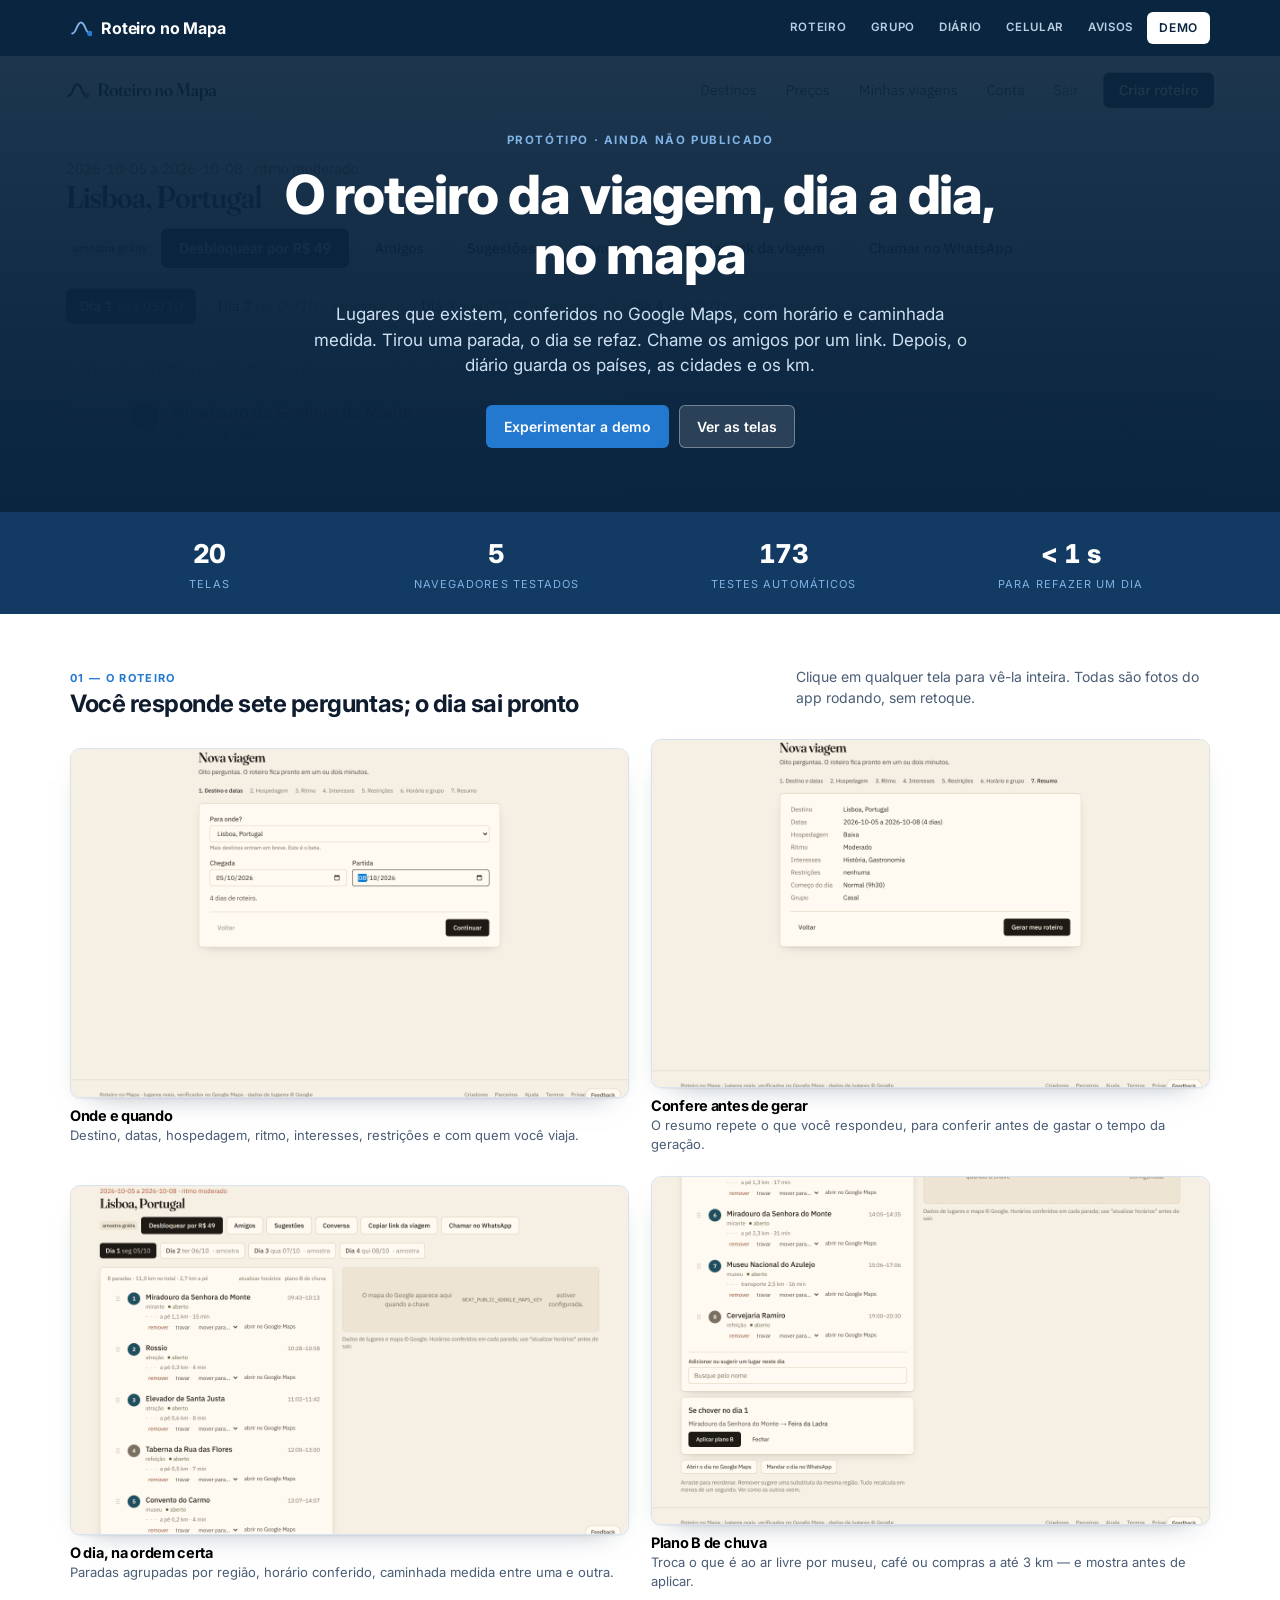
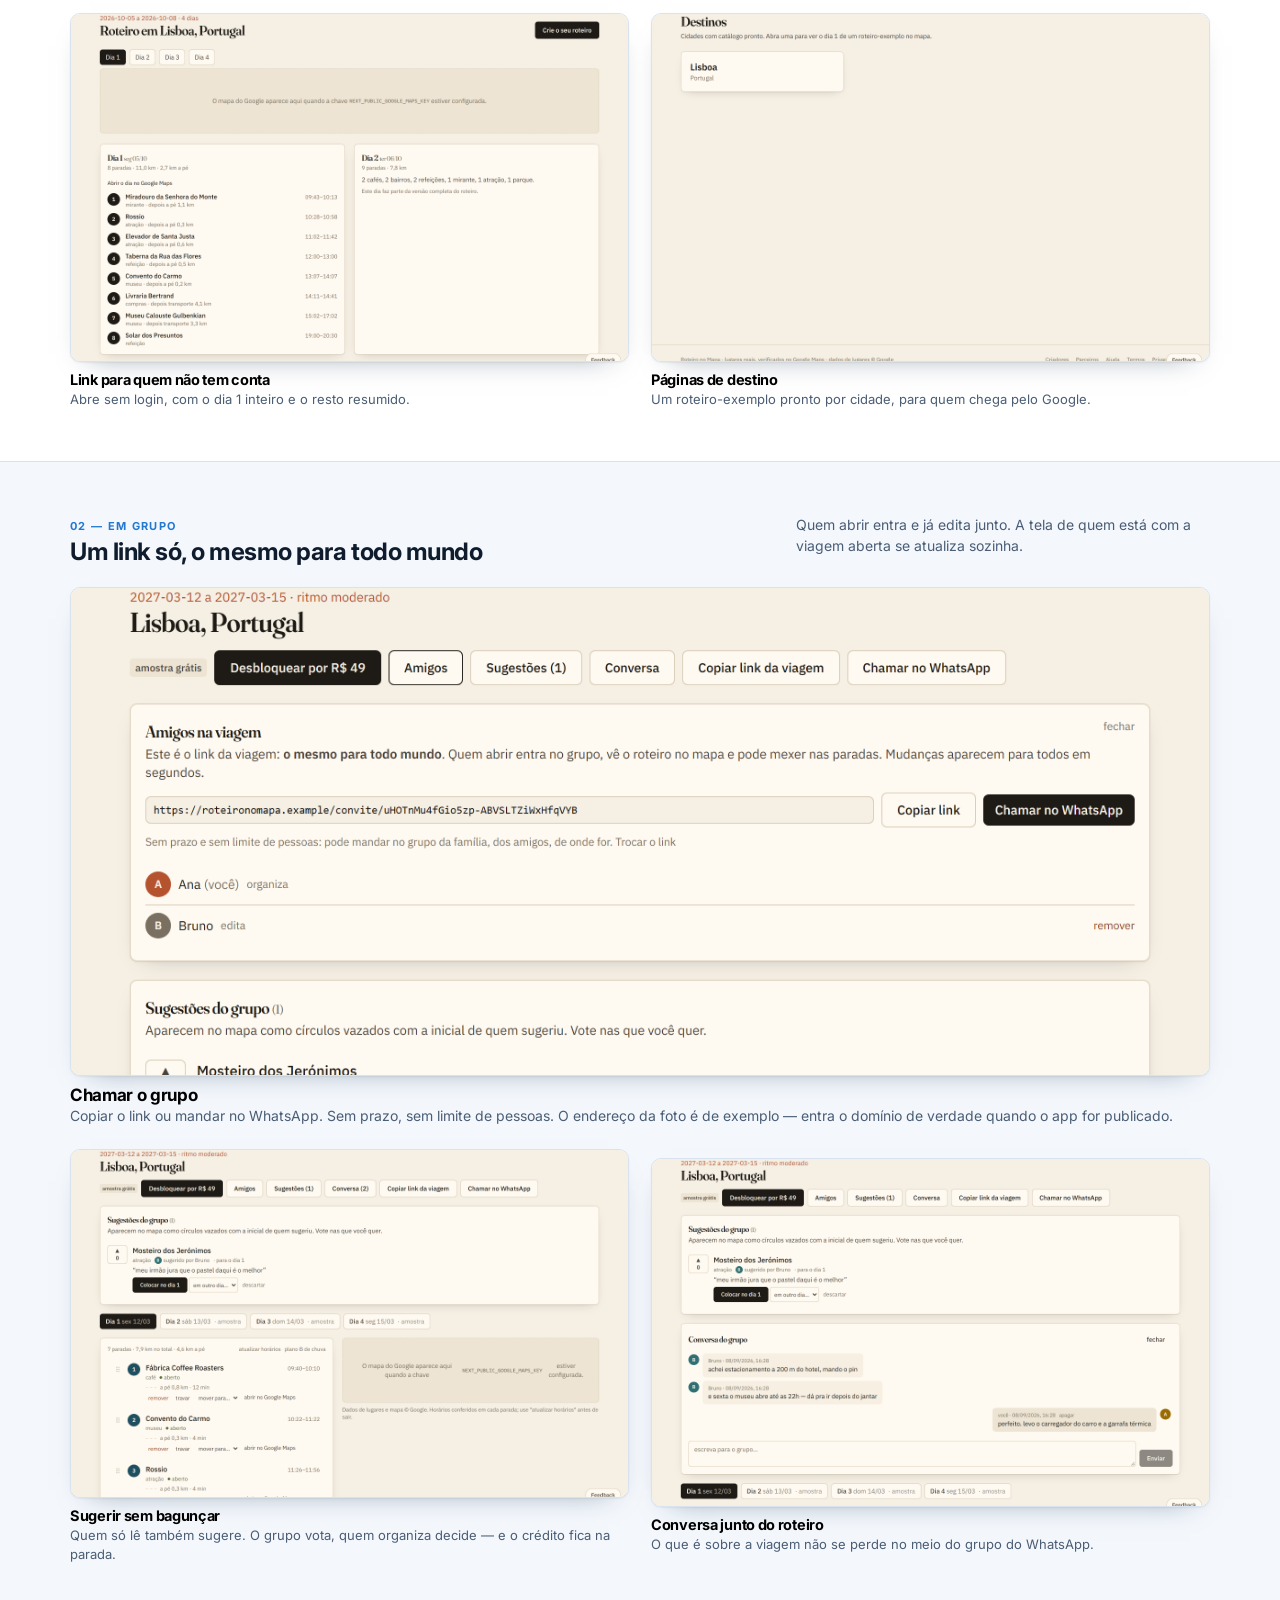
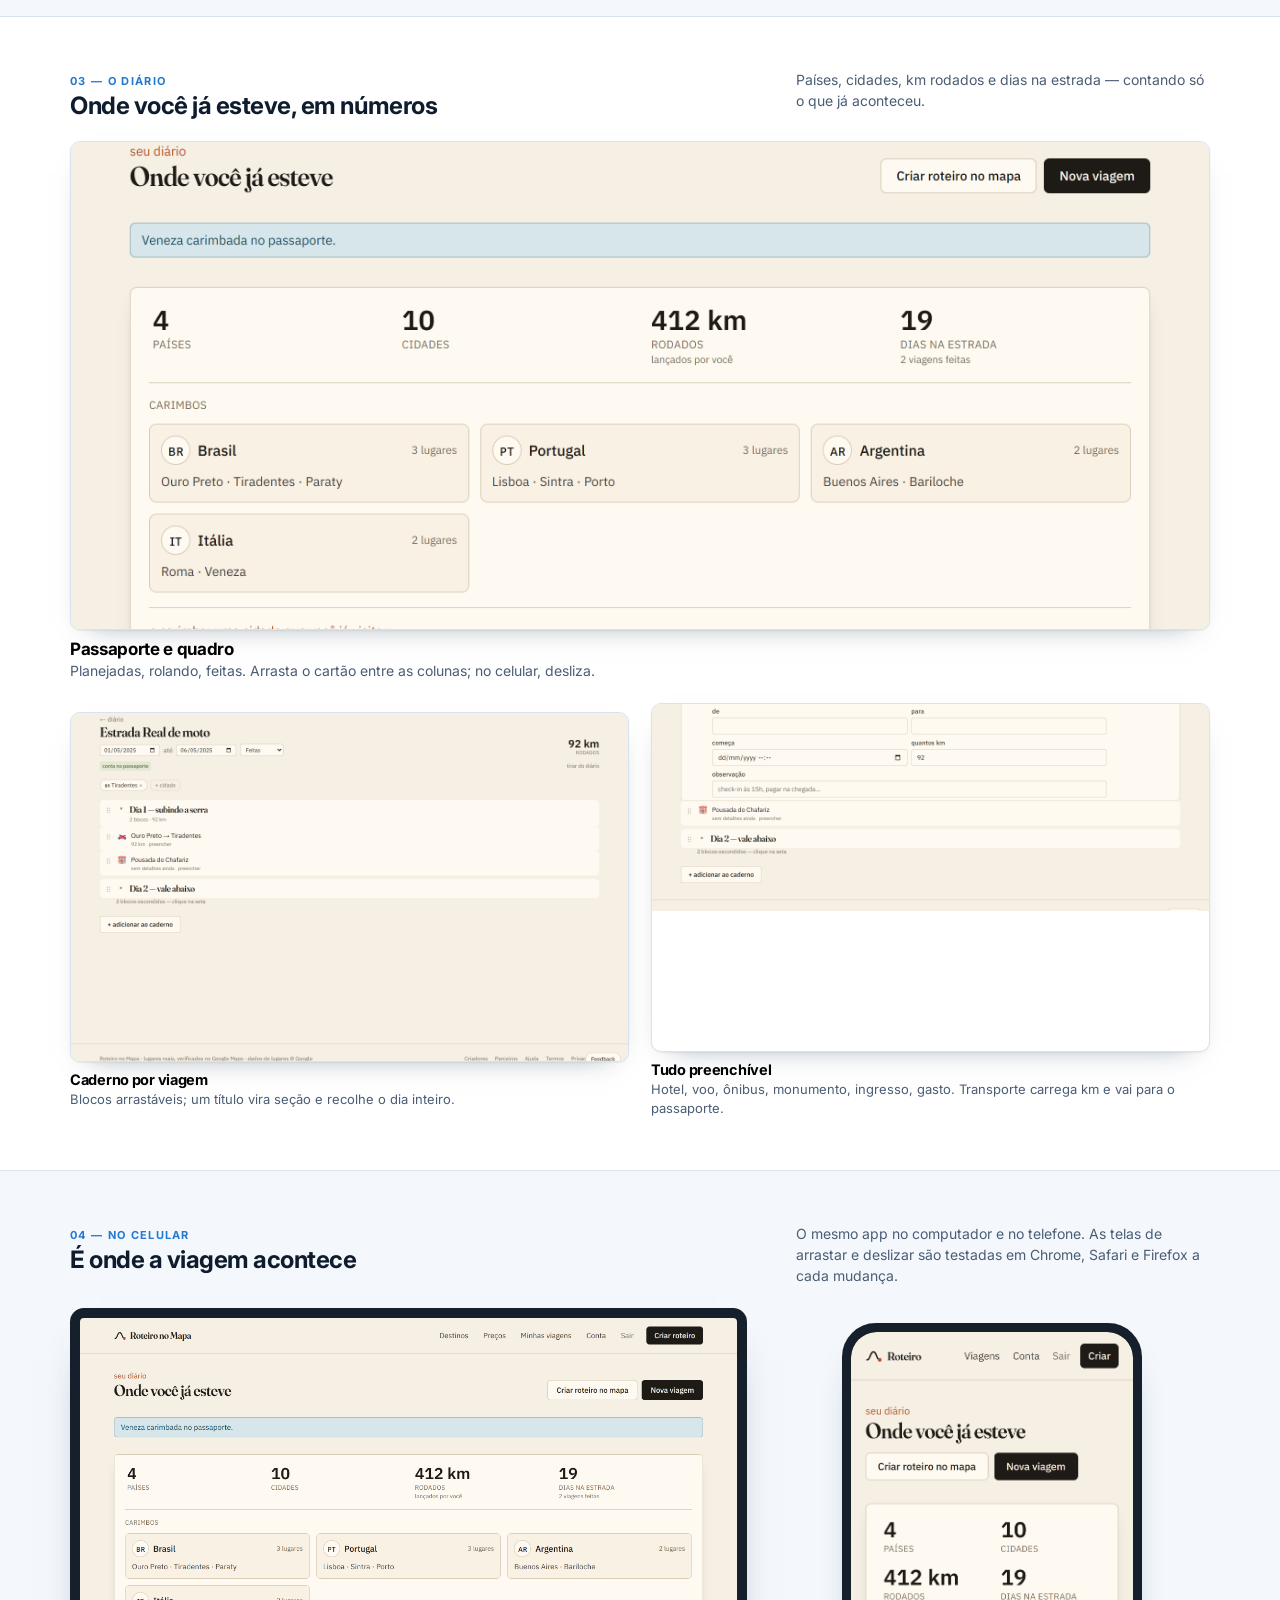
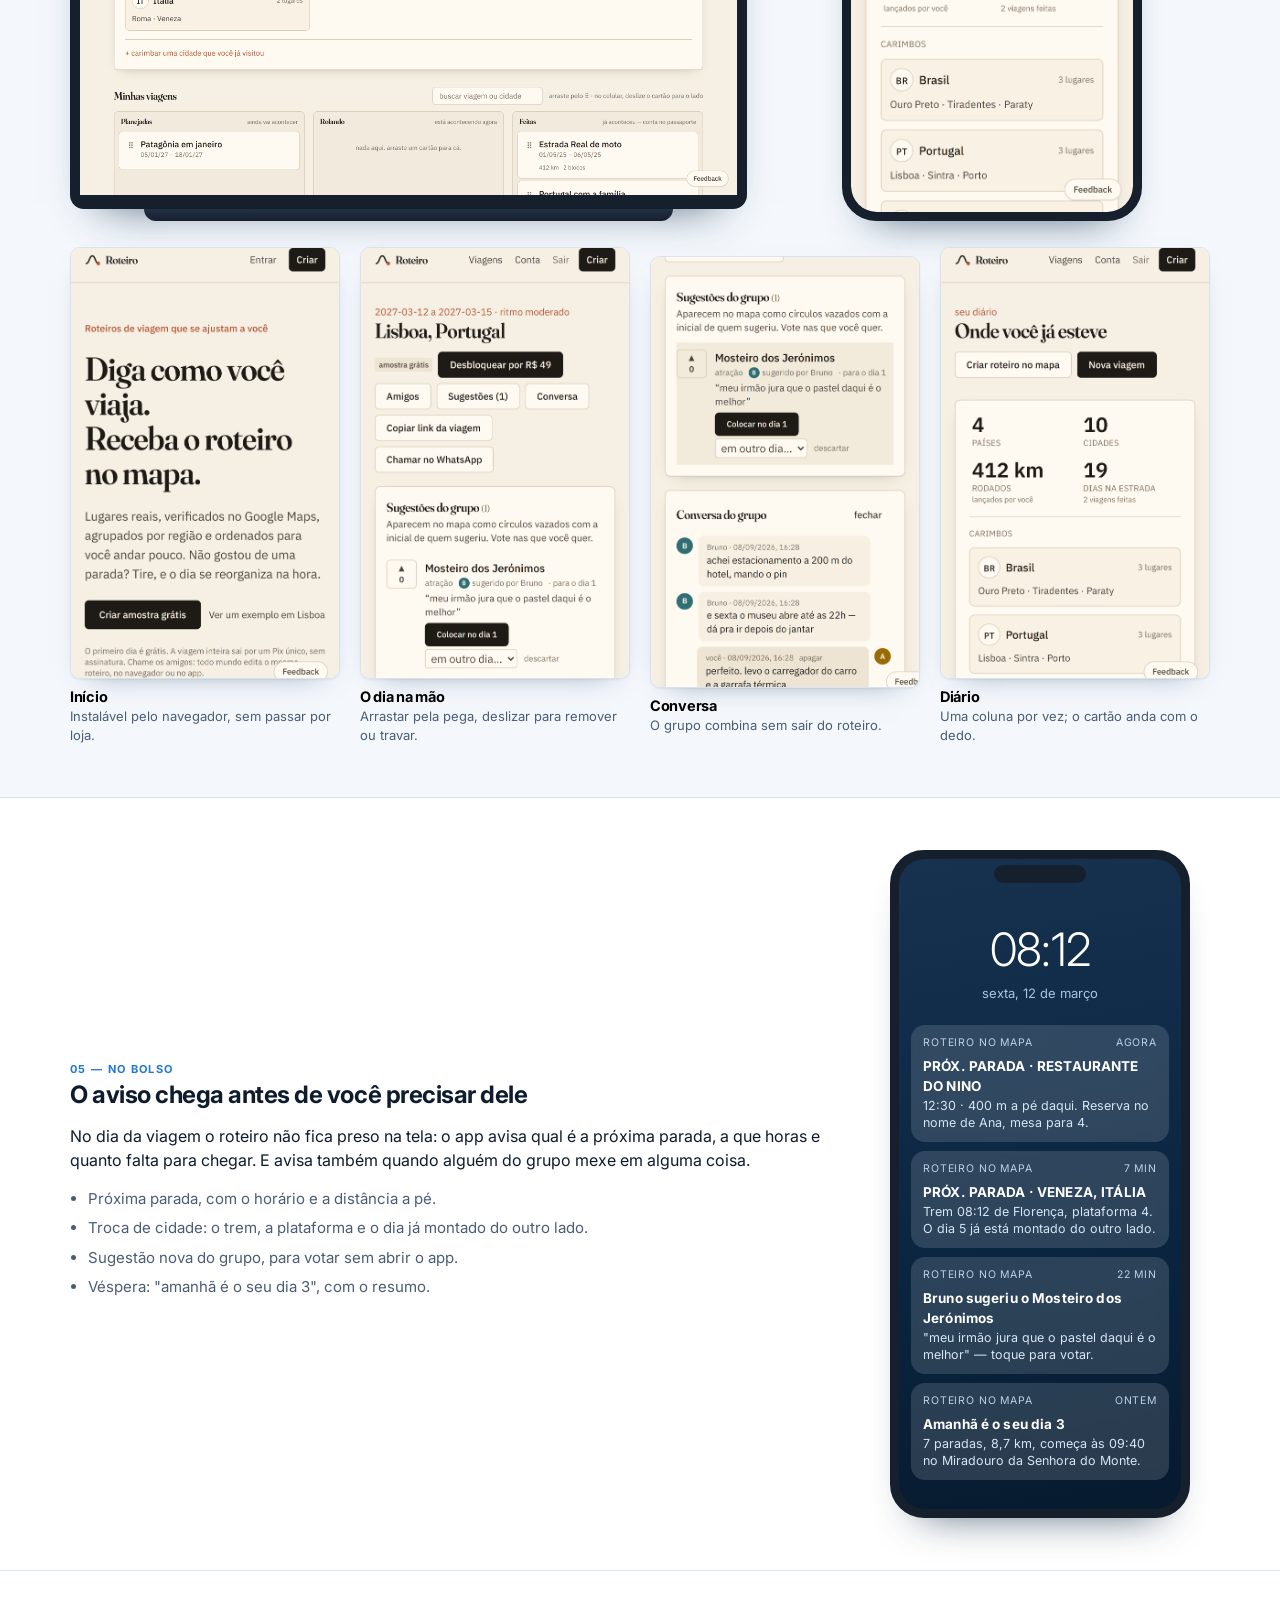
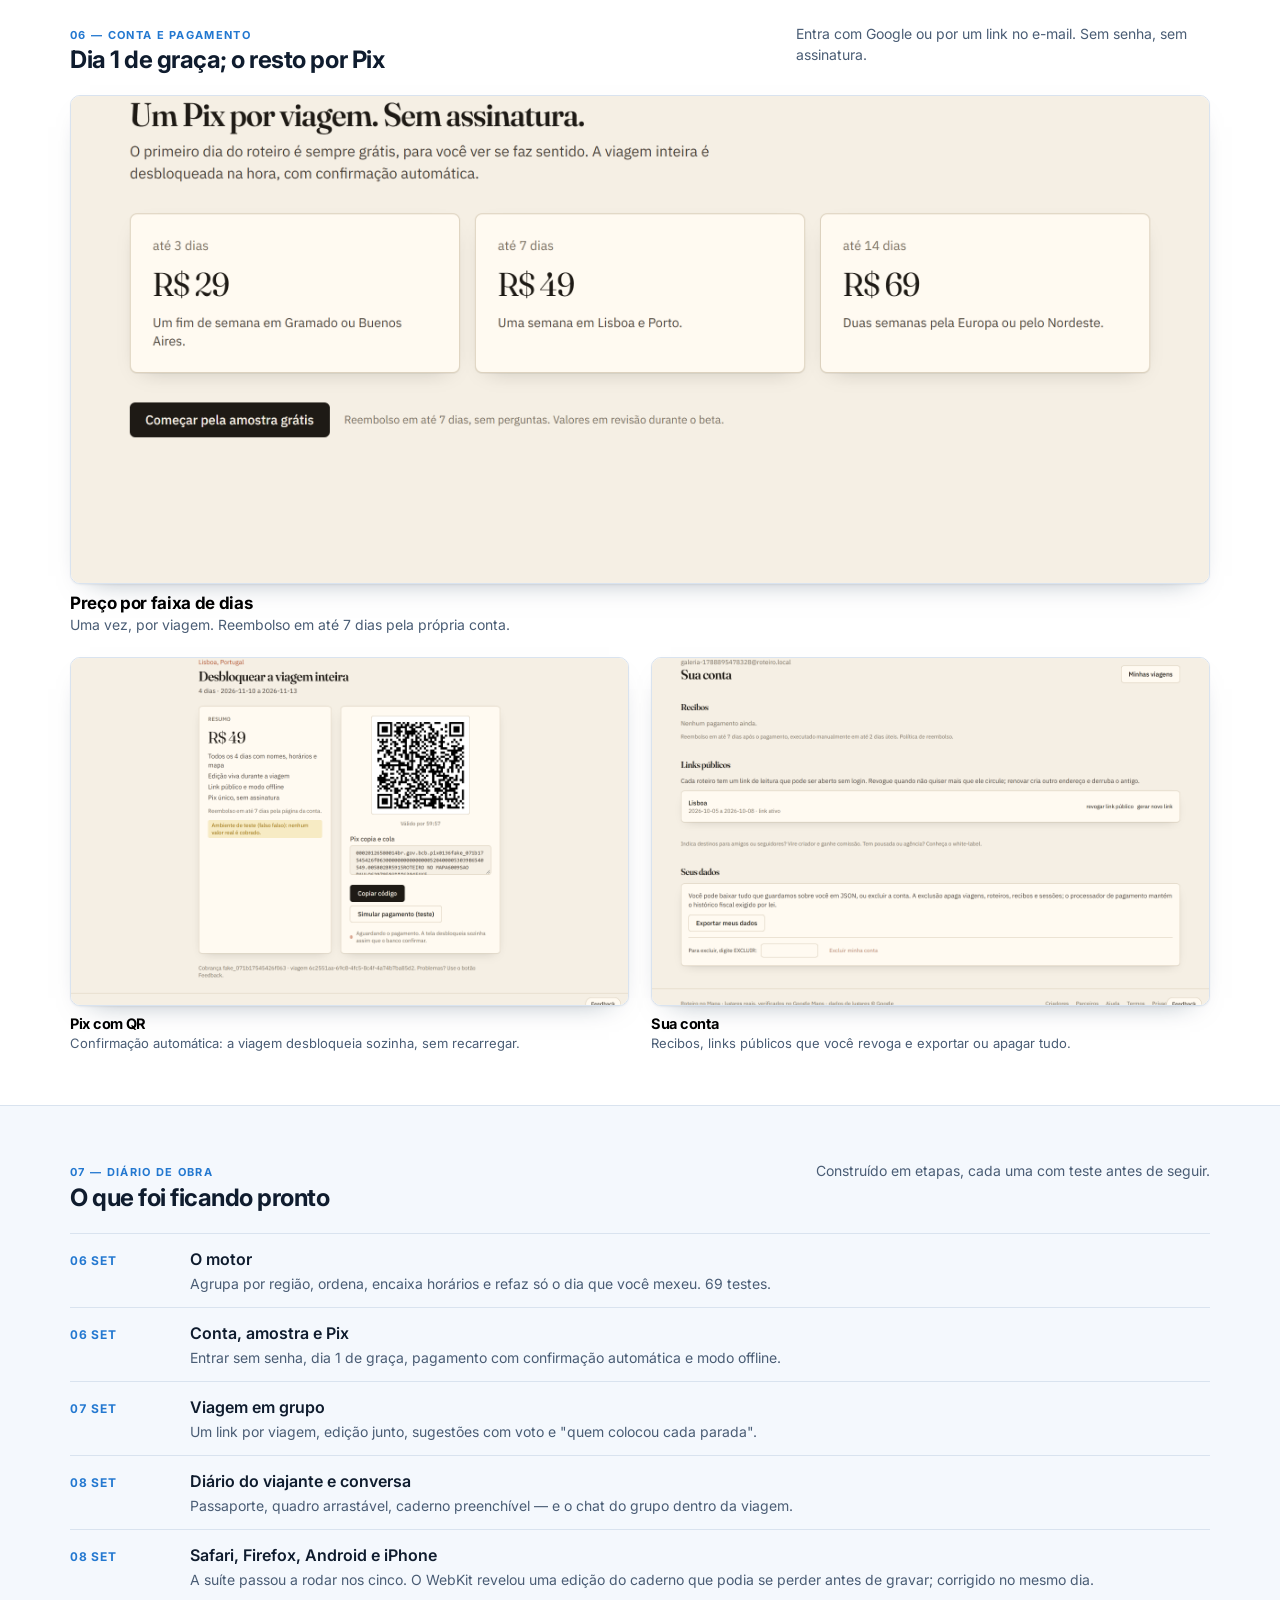
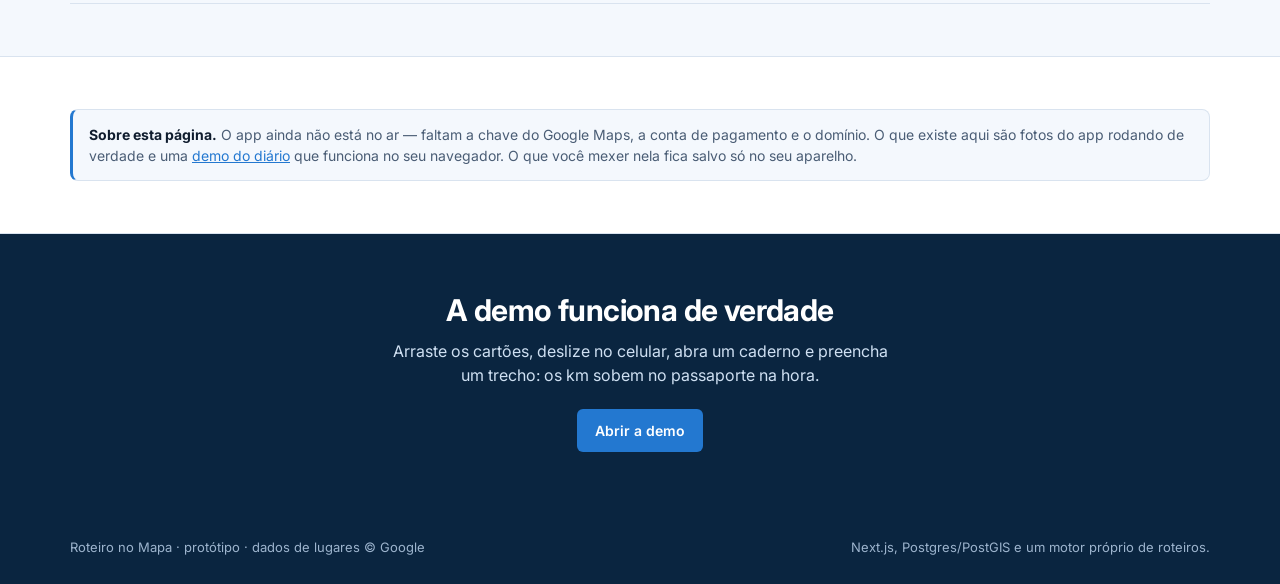
==== commit 23a92b26: "perfil com bandeiras e lugares; site com molduras de aparelho, avisos e opiniões arrastáveis App: - " ====
--- a/index.html
+++ b/index.html
@@ -40,6 +40,7 @@
           <a class="some" href="#grupo">Grupo</a>
           <a class="some" href="#diario">Diário</a>
           <a class="some" href="#celular">Celular</a>
+          <a class="some" href="#avisos">Avisos</a>
           <a class="botao pequeno" href="demo.html">Demo</a>
         </nav>
       </div>
@@ -91,7 +92,7 @@
             <button class="quadro" type="button">
               <span class="moldura"><img src="img/resumo.png" alt="Resumo antes de gerar" loading="lazy" /></span>
               <h3>Confere antes de gerar</h3>
-              <p>O resumo mostra o que o motor vai usar. Nada de caixa-preta.</p>
+              <p>O resumo repete o que você respondeu, para conferir antes de gastar o tempo da geração.</p>
             </button>
             <button class="quadro" type="button">
               <span class="moldura"><img src="img/editor.png" alt="Editor do roteiro, dia 1" loading="lazy" /></span>
@@ -196,9 +197,17 @@
               <h2>É onde a viagem acontece</h2>
             </div>
             <p>
-              Instala como app no Android e no iPhone. As telas de arrastar e deslizar são testadas em Chrome, Safari e
+              O mesmo app no computador e no telefone. As telas de arrastar e deslizar são testadas em Chrome, Safari e
               Firefox a cada mudança.
             </p>
+          </div>
+
+          <div class="aparelhos">
+            <div class="notebook">
+              <div class="tampa"><img src="img/viajante.png" alt="O diário no computador" loading="lazy" /></div>
+              <div class="base"></div>
+            </div>
+            <div class="telefone"><img src="img/cel-viajante.png" alt="O diário no telefone" loading="lazy" /></div>
           </div>
 
           <div class="grade celulares">
@@ -226,11 +235,61 @@
         </div>
       </section>
 
+      <section class="bloco" id="avisos">
+        <div class="limite dupla-aviso">
+          <div class="texto">
+            <span class="marcador">05 — no bolso</span>
+            <h2>O aviso chega antes de você precisar dele</h2>
+            <p>
+              No dia da viagem o roteiro não fica preso na tela: o app avisa qual é a próxima parada, a que horas e
+              quanto falta para chegar. E avisa também quando alguém do grupo mexe em alguma coisa.
+            </p>
+            <ul>
+              <li>Próxima parada, com o horário e a distância a pé.</li>
+              <li>Troca de cidade: o trem, a plataforma e o dia já montado do outro lado.</li>
+              <li>Sugestão nova do grupo, para votar sem abrir o app.</li>
+              <li>Véspera: "amanhã é o seu dia 3", com o resumo.</li>
+            </ul>
+          </div>
+
+          <div class="telefone">
+            <div class="tela">
+              <p class="relogio">08:12</p>
+              <p class="data">sexta, 12 de março</p>
+
+              <div class="notificacao">
+                <div class="app"><span>Roteiro no Mapa</span><span>agora</span></div>
+                <p class="titulo">PRÓX. PARADA · RESTAURANTE DO NINO</p>
+                <p class="corpo">12:30 · 400 m a pé daqui. Reserva no nome de Ana, mesa para 4.</p>
+              </div>
+
+              <div class="notificacao">
+                <div class="app"><span>Roteiro no Mapa</span><span>7 min</span></div>
+                <p class="titulo">PRÓX. PARADA · VENEZA, ITÁLIA</p>
+                <p class="corpo">Trem 08:12 de Florença, plataforma 4. O dia 5 já está montado do outro lado.</p>
+              </div>
+
+              <div class="notificacao">
+                <div class="app"><span>Roteiro no Mapa</span><span>22 min</span></div>
+                <p class="titulo">Bruno sugeriu o Mosteiro dos Jerónimos</p>
+                <p class="corpo">"meu irmão jura que o pastel daqui é o melhor" — toque para votar.</p>
+              </div>
+
+              <div class="notificacao">
+                <div class="app"><span>Roteiro no Mapa</span><span>ontem</span></div>
+                <p class="titulo">Amanhã é o seu dia 3</p>
+                <p class="corpo">7 paradas, 8,7 km, começa às 09:40 no Miradouro da Senhora do Monte.</p>
+              </div>
+            </div>
+          </div>
+        </div>
+      </section>
+
       <section class="bloco">
         <div class="limite">
           <div class="titulo-secao">
             <div>
-              <span class="marcador">05 — conta e pagamento</span>
+              <span class="marcador">06 — conta e pagamento</span>
               <h2>Dia 1 de graça; o resto por Pix</h2>
             </div>
             <p>Entra com Google ou por um link no e-mail. Sem senha, sem assinatura.</p>
@@ -260,7 +319,7 @@
         <div class="limite">
           <div class="titulo-secao">
             <div>
-              <span class="marcador">06 — diário de obra</span>
+              <span class="marcador">07 — diário de obra</span>
               <h2>O que foi ficando pronto</h2>
             </div>
             <p>Construído em etapas, cada uma com teste antes de seguir.</p>
--- a/estilo.css
+++ b/estilo.css
@@ -278,7 +278,7 @@
   font-size: 24px;
 }
 
-.titulo-secao .marcador {
+.marcador {
   font-size: 11px;
   font-weight: 700;
   letter-spacing: 0.12em;
@@ -583,3 +583,149 @@
     height: 38px;
   }
 }
+
+/* ------------------------------------------------------------------ aparelhos */
+.aparelhos {
+  display: grid;
+  grid-template-columns: minmax(0, 1.55fr) minmax(0, 1fr);
+  gap: 26px;
+  align-items: end;
+  margin-bottom: 26px;
+}
+
+/* Notebook: tampa, tela e base. */
+.notebook .tampa {
+  border: 10px solid #16202c;
+  border-bottom-width: 14px;
+  border-radius: 14px;
+  overflow: hidden;
+  background: #16202c;
+  box-shadow: 0 24px 44px -30px rgba(10, 37, 64, 0.8);
+}
+
+.notebook .tampa img {
+  width: 100%;
+  display: block;
+}
+
+.notebook .base {
+  height: 12px;
+  border-radius: 0 0 12px 12px;
+  background: linear-gradient(180deg, #223145, #16202c);
+  margin: 0 auto;
+  width: 78%;
+}
+
+/* Telefone: moldura, entalhe e tela. */
+.telefone {
+  border: 9px solid #16202c;
+  border-radius: 34px;
+  background: #16202c;
+  padding: 0;
+  position: relative;
+  overflow: hidden;
+  box-shadow: 0 24px 44px -30px rgba(10, 37, 64, 0.8);
+  max-width: 300px;
+  margin: 0 auto;
+}
+
+.telefone .tela::before {
+  content: "";
+  position: absolute;
+  top: 6px;
+  left: 50%;
+  transform: translateX(-50%);
+  width: 92px;
+  height: 18px;
+  border-radius: 999px;
+  background: #16202c;
+  z-index: 2;
+}
+
+.telefone img,
+.telefone .tela {
+  display: block;
+  width: 100%;
+  border-radius: 26px;
+  overflow: hidden;
+}
+
+/* Tela de bloqueio com os avisos. */
+.telefone .tela {
+  background: linear-gradient(170deg, #16324f 0%, #0a2540 60%, #071a2e 100%);
+  color: #fff;
+  padding: 46px 12px 20px;
+  min-height: 520px;
+}
+
+.telefone .relogio {
+  margin: 10px 0 0;
+  text-align: center;
+  font-size: 46px;
+  font-weight: 300;
+  letter-spacing: -0.02em;
+}
+
+.telefone .data {
+  margin: 0 0 22px;
+  text-align: center;
+  font-size: 13px;
+  color: #a8c4e0;
+}
+
+.notificacao {
+  background: rgba(255, 255, 255, 0.14);
+  backdrop-filter: blur(6px);
+  border-radius: 14px;
+  padding: 10px 12px;
+  margin-bottom: 9px;
+}
+
+.notificacao .app {
+  display: flex;
+  justify-content: space-between;
+  font-size: 10.5px;
+  text-transform: uppercase;
+  letter-spacing: 0.08em;
+  color: #b9d2ea;
+}
+
+.notificacao .titulo {
+  margin: 5px 0 2px;
+  font-size: 13.5px;
+  font-weight: 700;
+  letter-spacing: 0.01em;
+}
+
+.notificacao .corpo {
+  margin: 0;
+  font-size: 12.5px;
+  color: #d6e5f4;
+  line-height: 1.35;
+}
+
+.dupla-aviso {
+  display: grid;
+  grid-template-columns: minmax(0, 1fr) minmax(0, 340px);
+  gap: 40px;
+  align-items: center;
+}
+
+.dupla-aviso ul {
+  margin: 14px 0 0;
+  padding-left: 18px;
+  color: var(--tinta-2);
+  font-size: 15px;
+}
+
+.dupla-aviso li {
+  margin-bottom: 7px;
+}
+
+@media (max-width: 900px) {
+  .aparelhos,
+  .dupla-aviso {
+    grid-template-columns: 1fr;
+    gap: 24px;
+  }
+}
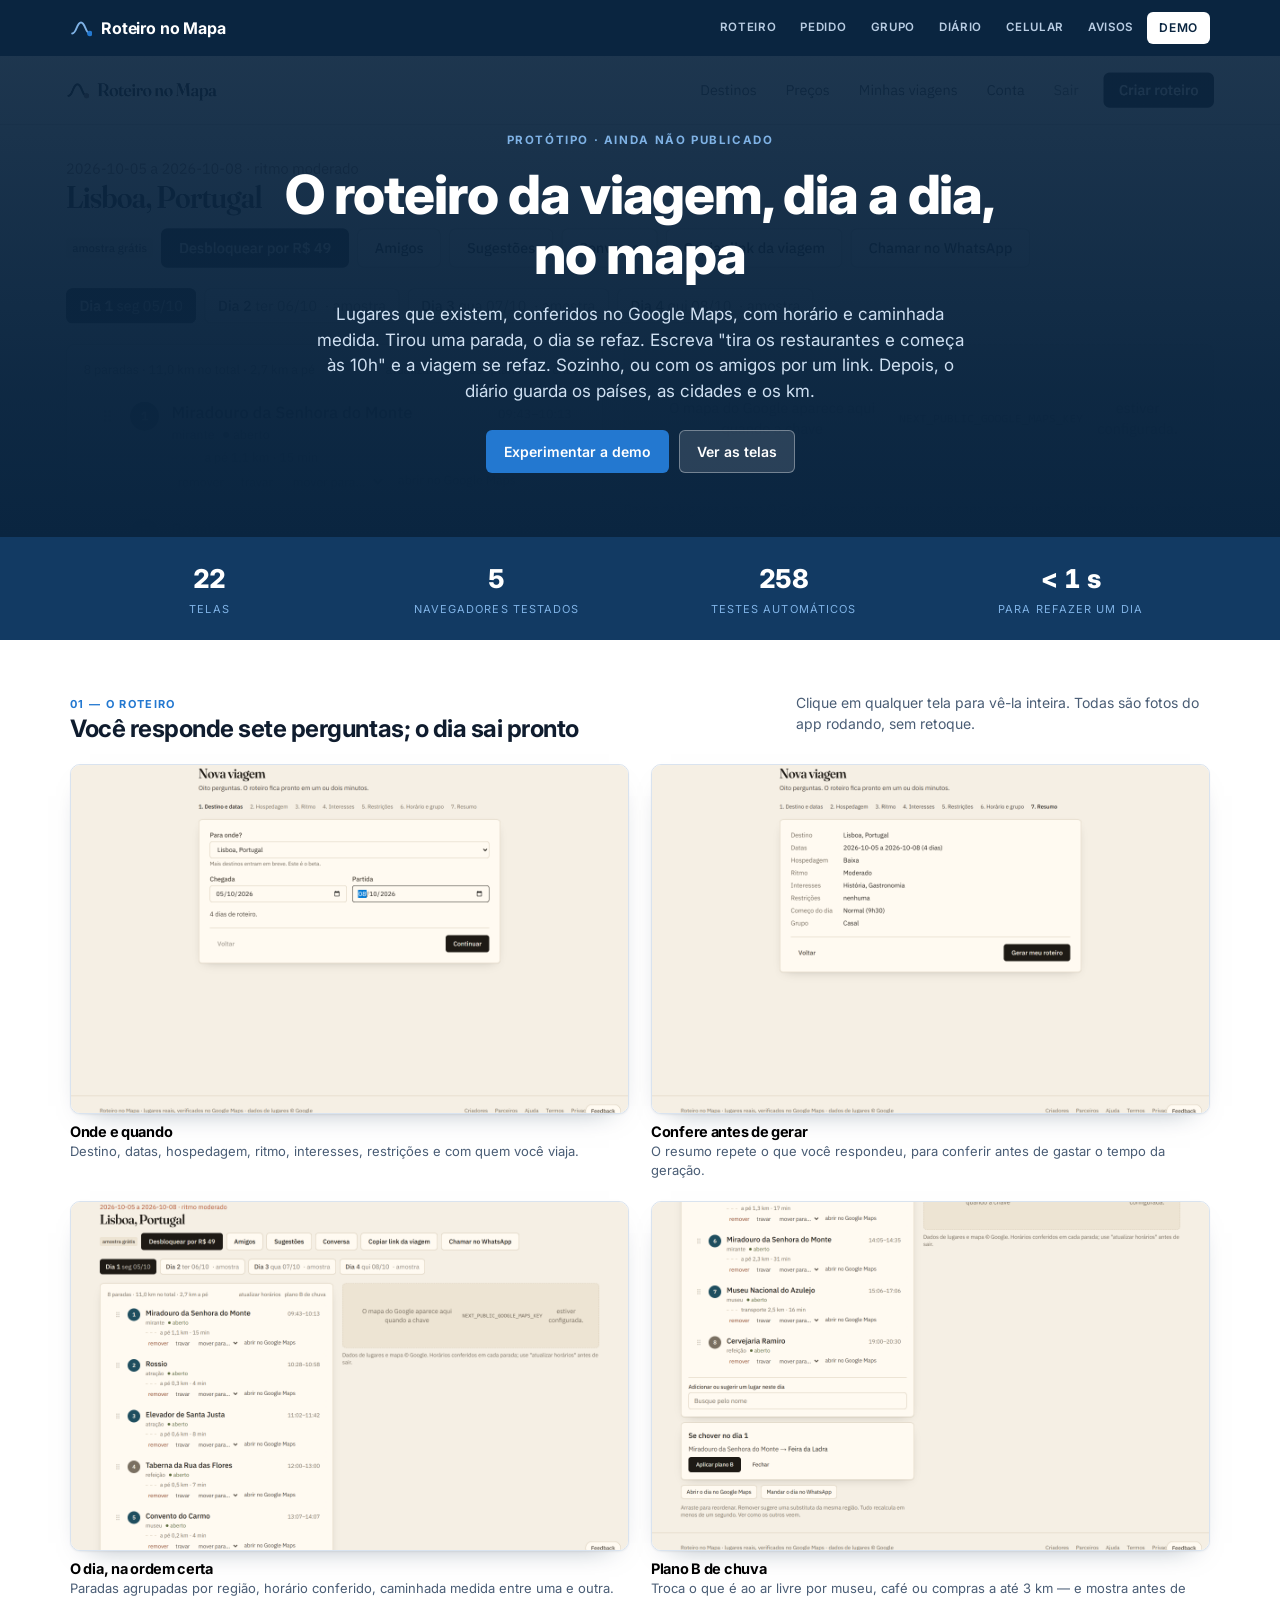
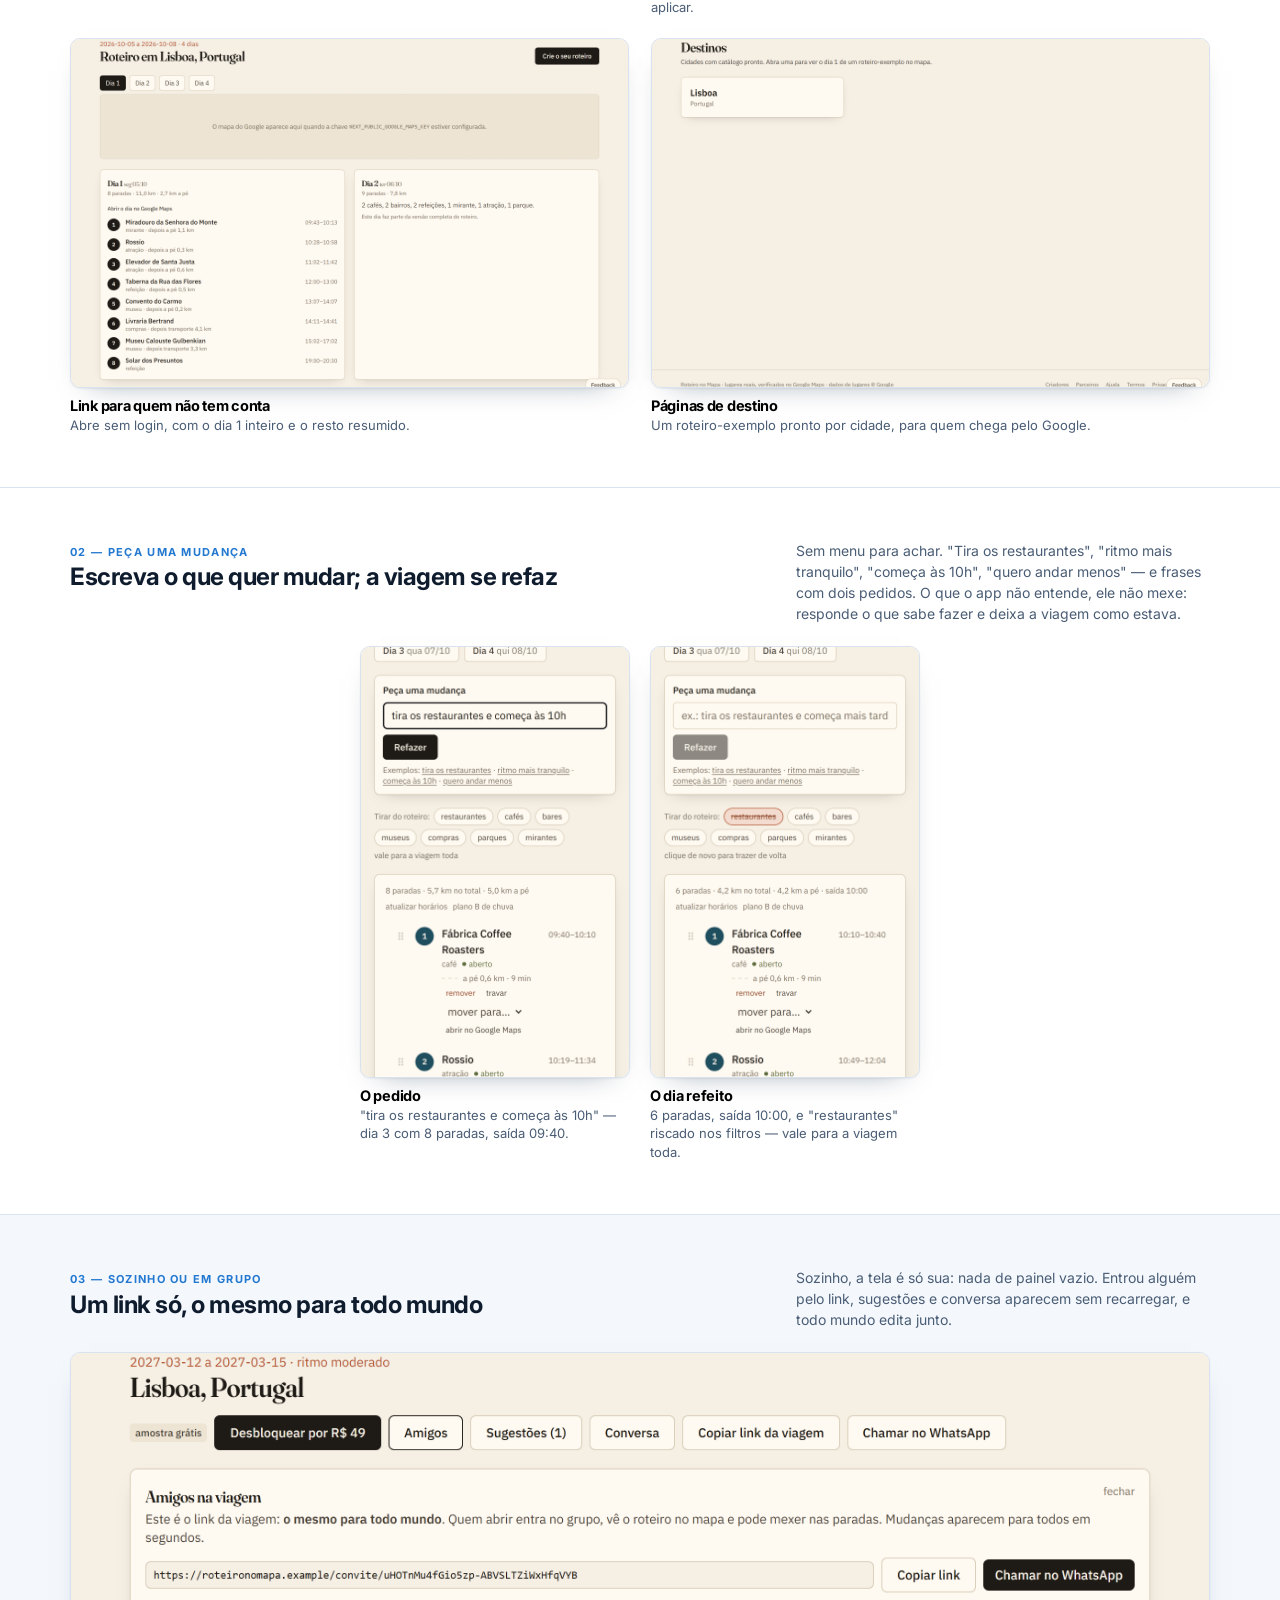
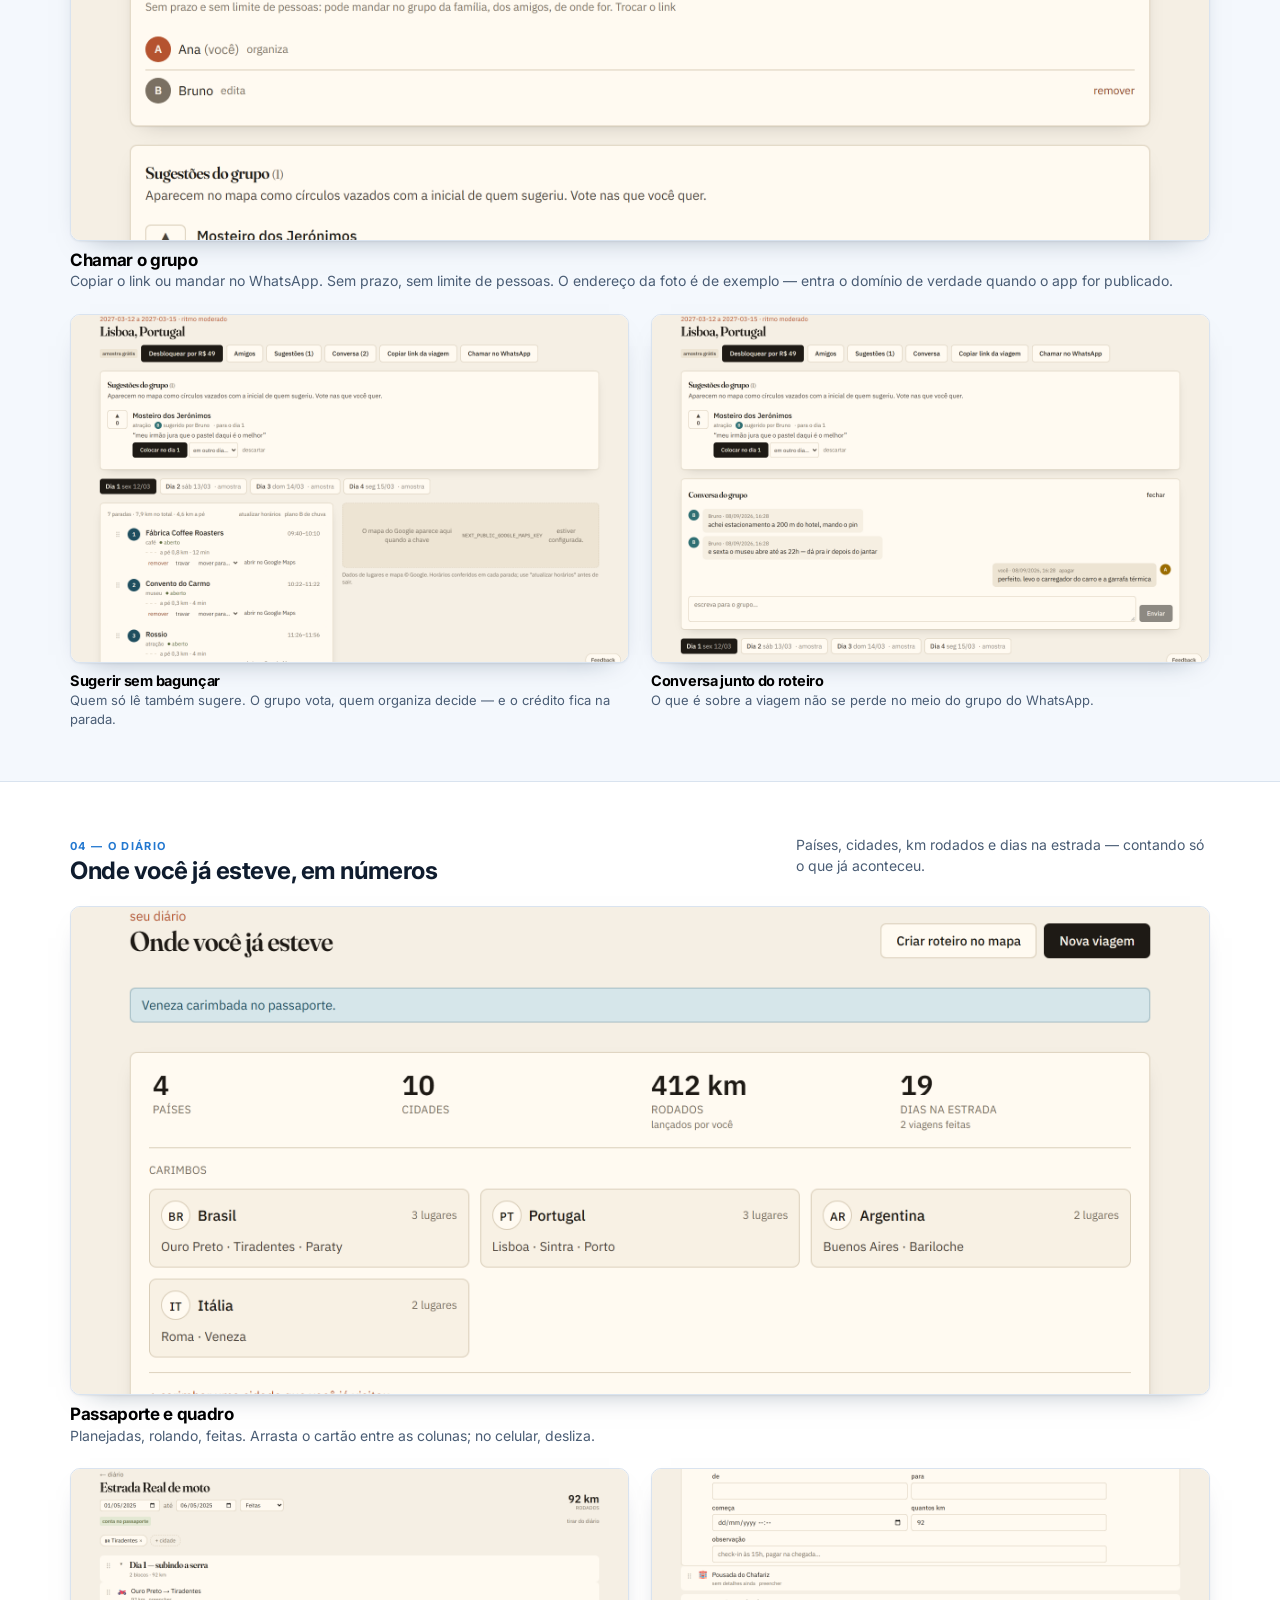
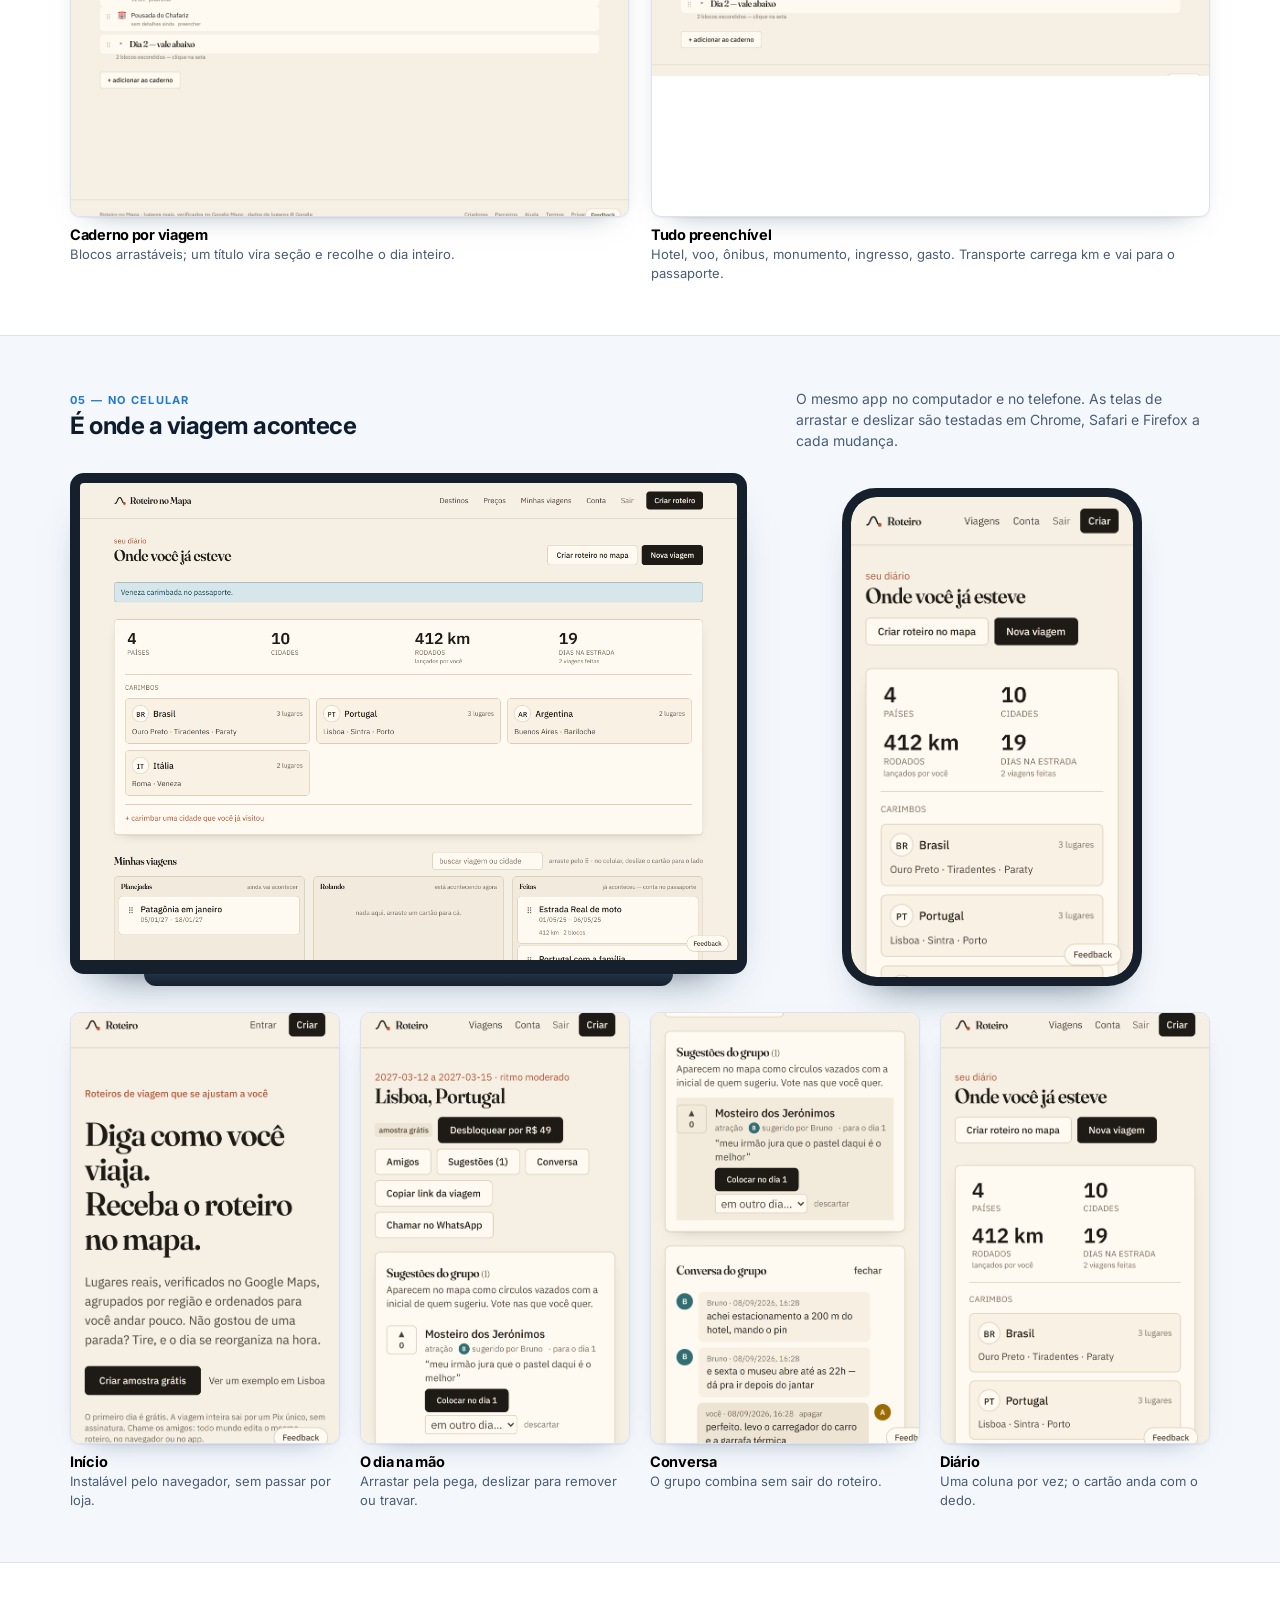
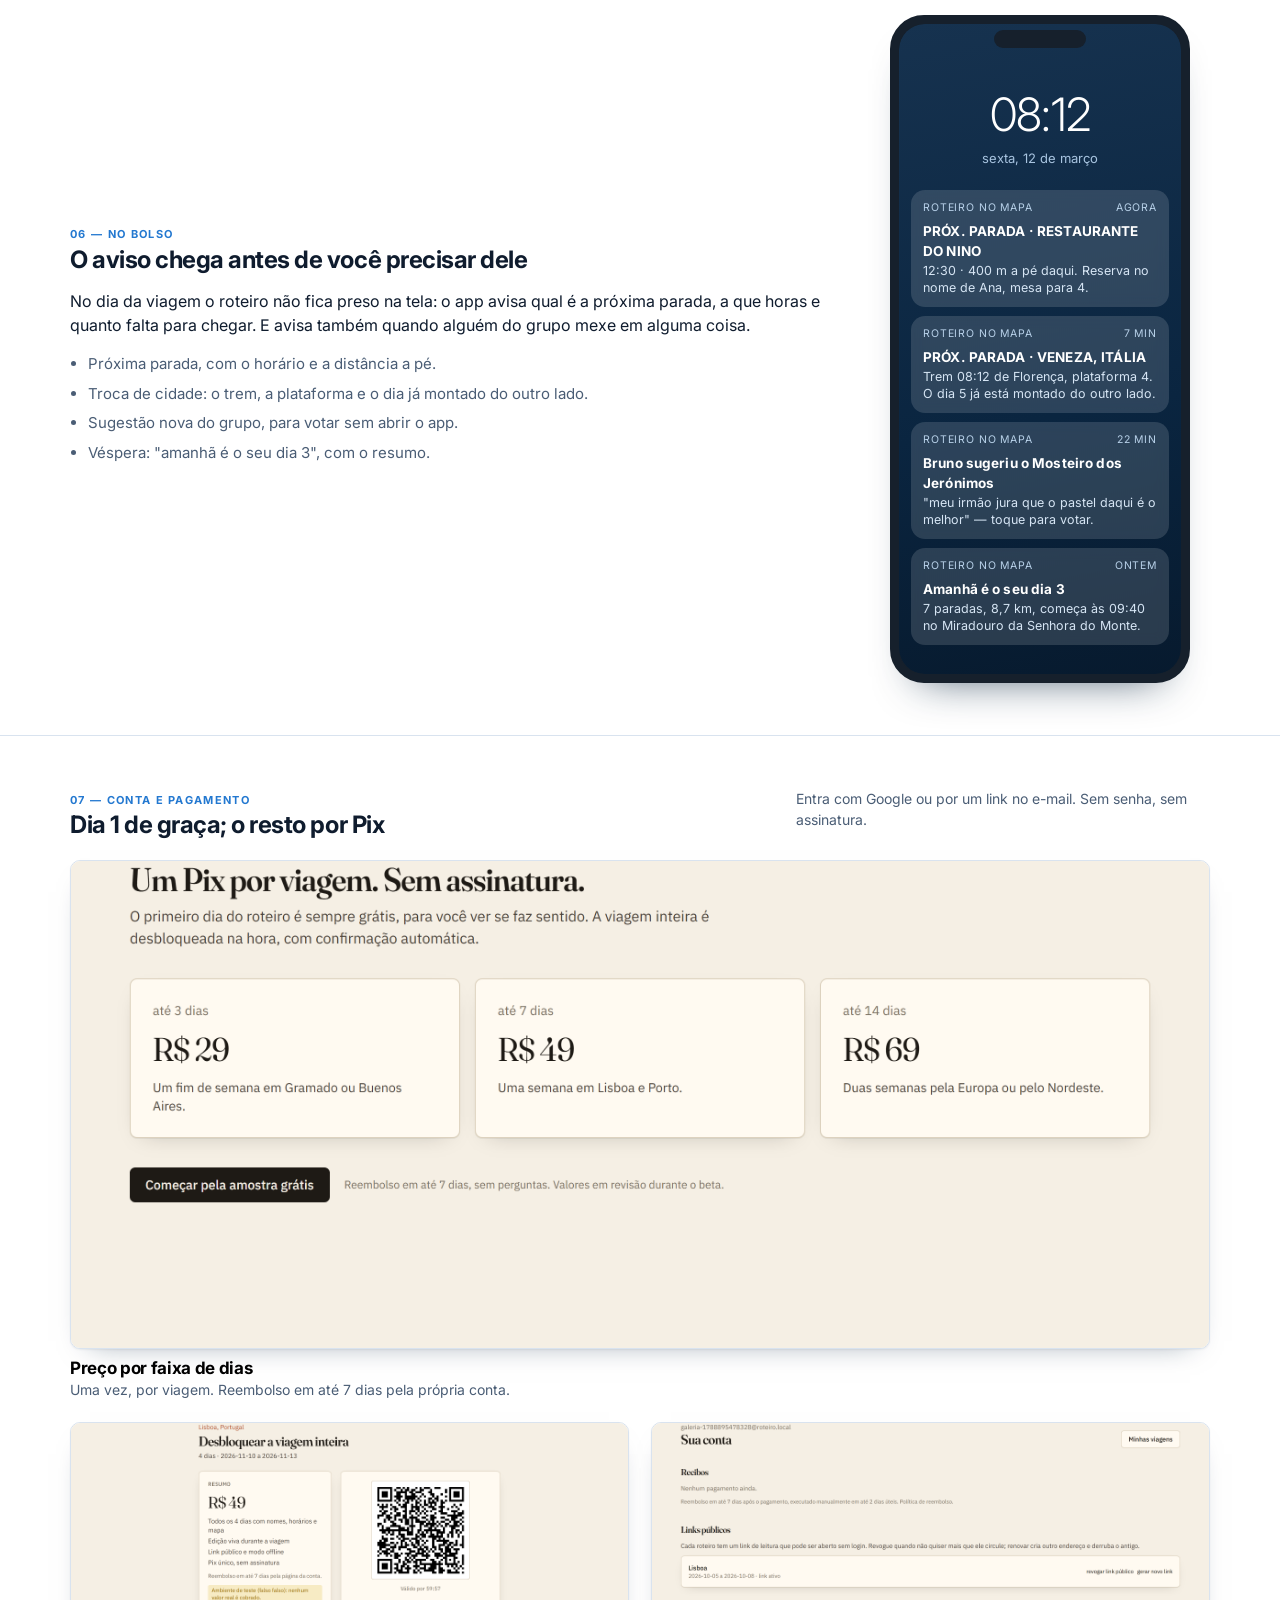
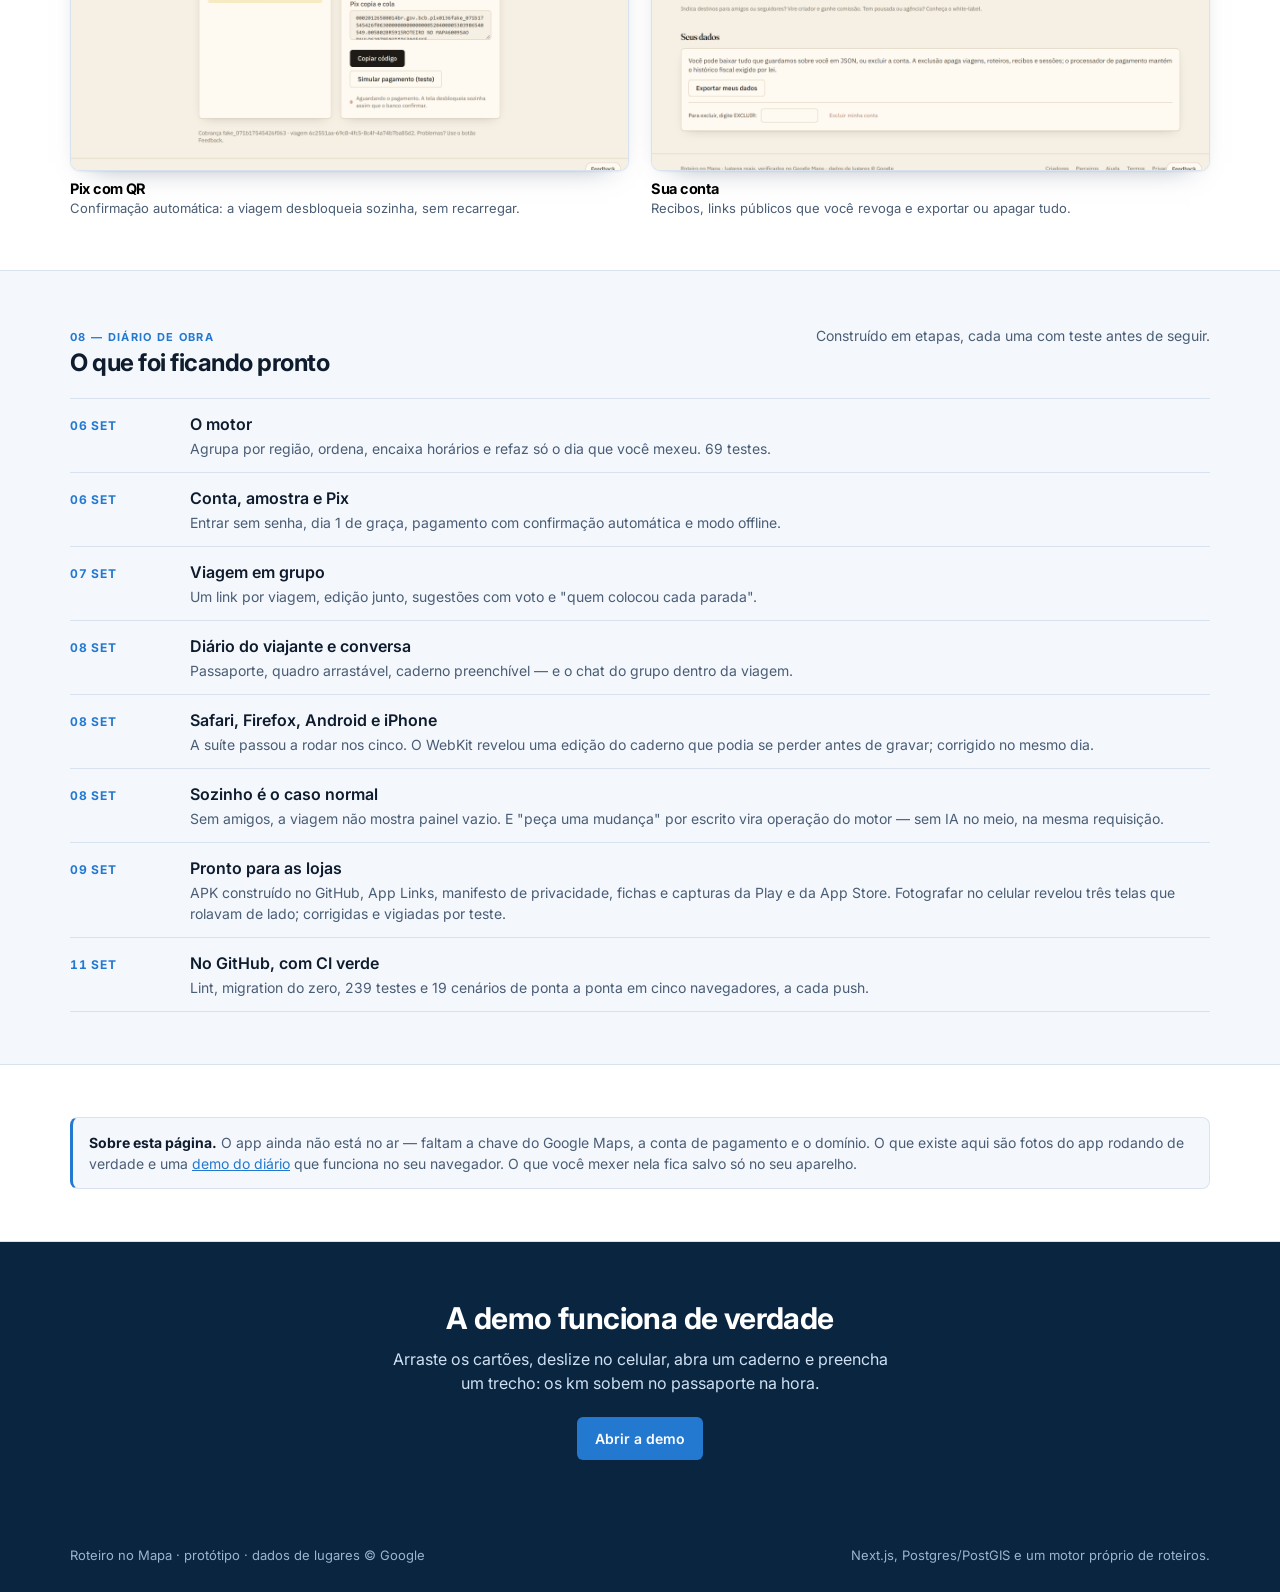
==== commit 4da6f2aa: "site: a capa vende viajar sozinho e "peça uma mudança"; seção nova com o antes e o depois A página p" ====
--- a/index.html
+++ b/index.html
@@ -6,12 +6,12 @@
     <title>Roteiro no Mapa — as telas do app</title>
     <meta
       name="description"
-      content="Roteiro de viagem dia a dia no mapa, com lugares reais, edição ao vivo, grupo por um link e um diário de países, cidades e km rodados. Veja as telas e experimente a demo."
+      content="Roteiro de viagem dia a dia no mapa, com lugares reais, edição ao vivo, mudanças pedidas por escrito, sozinho ou em grupo por um link, e um diário de países, cidades e km rodados. Veja as telas e experimente a demo."
     />
     <meta property="og:title" content="Roteiro no Mapa" />
     <meta
       property="og:description"
-      content="As telas do app: roteiro no mapa, viagem em grupo e o diário de países, cidades e km rodados."
+      content="As telas do app: roteiro no mapa, mudança pedida por escrito, viagem sozinho ou em grupo e o diário de países, cidades e km rodados."
     />
     <meta property="og:image" content="img/viajante.png" />
     <link rel="preconnect" href="https://fonts.googleapis.com" />
@@ -37,6 +37,7 @@
         </a>
         <nav class="topo-links">
           <a class="some" href="#roteiro">Roteiro</a>
+          <a class="some" href="#pedido">Pedido</a>
           <a class="some" href="#grupo">Grupo</a>
           <a class="some" href="#diario">Diário</a>
           <a class="some" href="#celular">Celular</a>
@@ -55,7 +56,8 @@
           <h1>O roteiro da viagem, dia a dia, no mapa</h1>
           <p class="sub">
             Lugares que existem, conferidos no Google Maps, com horário e caminhada medida. Tirou uma parada, o dia se
-            refaz. Chame os amigos por um link. Depois, o diário guarda os países, as cidades e os km.
+            refaz. Escreva "tira os restaurantes e começa às 10h" e a viagem se refaz. Sozinho, ou com os amigos por um
+            link. Depois, o diário guarda os países, as cidades e os km.
           </p>
           <div class="acoes">
             <a class="botao" href="demo.html">Experimentar a demo</a>
@@ -66,9 +68,9 @@
 
       <section class="numeros">
         <div class="limite">
-          <div><b>20</b><span>telas</span></div>
+          <div><b>22</b><span>telas</span></div>
           <div><b>5</b><span>navegadores testados</span></div>
-          <div><b>173</b><span>testes automáticos</span></div>
+          <div><b>258</b><span>testes automáticos</span></div>
           <div><b>&lt; 1 s</b><span>para refazer um dia</span></div>
         </div>
       </section>
@@ -118,14 +120,50 @@
         </div>
       </section>
 
+      <section class="bloco" id="pedido">
+        <div class="limite">
+          <div class="titulo-secao">
+            <div>
+              <span class="marcador">02 — peça uma mudança</span>
+              <h2>Escreva o que quer mudar; a viagem se refaz</h2>
+            </div>
+            <p>
+              Sem menu para achar. "Tira os restaurantes", "ritmo mais tranquilo", "começa às 10h", "quero andar menos" —
+              e frases com dois pedidos. O que o app não entende, ele não mexe: responde o que sabe fazer e deixa a viagem
+              como estava.
+            </p>
+          </div>
+
+          <div class="grade celulares dupla">
+            <button class="quadro" type="button">
+              <span class="moldura">
+                <img src="img/cel-pedido.png" alt="Caixa 'Peça uma mudança' com o pedido escrito" loading="lazy" />
+              </span>
+              <h3>O pedido</h3>
+              <p>"tira os restaurantes e começa às 10h" — dia 3 com 8 paradas, saída 09:40.</p>
+            </button>
+            <button class="quadro" type="button">
+              <span class="moldura">
+                <img src="img/cel-refeito.png" alt="O mesmo dia refeito, sem restaurantes e saindo às 10h" loading="lazy" />
+              </span>
+              <h3>O dia refeito</h3>
+              <p>6 paradas, saída 10:00, e "restaurantes" riscado nos filtros — vale para a viagem toda.</p>
+            </button>
+          </div>
+        </div>
+      </section>
+
       <section class="bloco tinta" id="grupo">
         <div class="limite">
           <div class="titulo-secao">
             <div>
-              <span class="marcador">02 — em grupo</span>
+              <span class="marcador">03 — sozinho ou em grupo</span>
               <h2>Um link só, o mesmo para todo mundo</h2>
             </div>
-            <p>Quem abrir entra e já edita junto. A tela de quem está com a viagem aberta se atualiza sozinha.</p>
+            <p>
+              Sozinho, a tela é só sua: nada de painel vazio. Entrou alguém pelo link, sugestões e conversa aparecem sem
+              recarregar, e todo mundo edita junto.
+            </p>
           </div>
 
           <div class="grade">
@@ -159,7 +197,7 @@
         <div class="limite">
           <div class="titulo-secao">
             <div>
-              <span class="marcador">03 — o diário</span>
+              <span class="marcador">04 — o diário</span>
               <h2>Onde você já esteve, em números</h2>
             </div>
             <p>Países, cidades, km rodados e dias na estrada — contando só o que já aconteceu.</p>
@@ -193,7 +231,7 @@
         <div class="limite">
           <div class="titulo-secao">
             <div>
-              <span class="marcador">04 — no celular</span>
+              <span class="marcador">05 — no celular</span>
               <h2>É onde a viagem acontece</h2>
             </div>
             <p>
@@ -238,7 +276,7 @@
       <section class="bloco" id="avisos">
         <div class="limite dupla-aviso">
           <div class="texto">
-            <span class="marcador">05 — no bolso</span>
+            <span class="marcador">06 — no bolso</span>
             <h2>O aviso chega antes de você precisar dele</h2>
             <p>
               No dia da viagem o roteiro não fica preso na tela: o app avisa qual é a próxima parada, a que horas e
@@ -289,7 +327,7 @@
         <div class="limite">
           <div class="titulo-secao">
             <div>
-              <span class="marcador">06 — conta e pagamento</span>
+              <span class="marcador">07 — conta e pagamento</span>
               <h2>Dia 1 de graça; o resto por Pix</h2>
             </div>
             <p>Entra com Google ou por um link no e-mail. Sem senha, sem assinatura.</p>
@@ -319,7 +357,7 @@
         <div class="limite">
           <div class="titulo-secao">
             <div>
-              <span class="marcador">07 — diário de obra</span>
+              <span class="marcador">08 — diário de obra</span>
               <h2>O que foi ficando pronto</h2>
             </div>
             <p>Construído em etapas, cada uma com teste antes de seguir.</p>
@@ -361,6 +399,33 @@
                   A suíte passou a rodar nos cinco. O WebKit revelou uma edição do caderno que podia se perder antes de
                   gravar; corrigido no mesmo dia.
                 </p>
+              </div>
+            </li>
+            <li>
+              <time>08 set</time>
+              <div>
+                <strong>Sozinho é o caso normal</strong>
+                <p>
+                  Sem amigos, a viagem não mostra painel vazio. E "peça uma mudança" por escrito vira operação do motor —
+                  sem IA no meio, na mesma requisição.
+                </p>
+              </div>
+            </li>
+            <li>
+              <time>09 set</time>
+              <div>
+                <strong>Pronto para as lojas</strong>
+                <p>
+                  APK construído no GitHub, App Links, manifesto de privacidade, fichas e capturas da Play e da App Store.
+                  Fotografar no celular revelou três telas que rolavam de lado; corrigidas e vigiadas por teste.
+                </p>
+              </div>
+            </li>
+            <li>
+              <time>11 set</time>
+              <div>
+                <strong>No GitHub, com CI verde</strong>
+                <p>Lint, migration do zero, 239 testes e 19 cenários de ponta a ponta em cinco navegadores, a cada push.</p>
               </div>
             </li>
           </ol>
--- a/estilo.css
+++ b/estilo.css
@@ -325,6 +325,13 @@
   gap: 20px;
 }
 
+/* Duas telas lado a lado, no meio (o antes e o depois do "peça uma mudança"). */
+.grade.celulares.dupla {
+  grid-template-columns: repeat(2, 1fr);
+  max-width: 560px;
+  margin: 0 auto;
+}
+
 .quadro {
   border: 0;
   padding: 0;
@@ -334,6 +341,7 @@
   cursor: zoom-in;
   display: block;
   width: 100%;
+  align-self: start; /* um <button> centra o conteúdo na vertical; sem isto o cartão de legenda curta desce */
 }
 
 .quadro .moldura {
